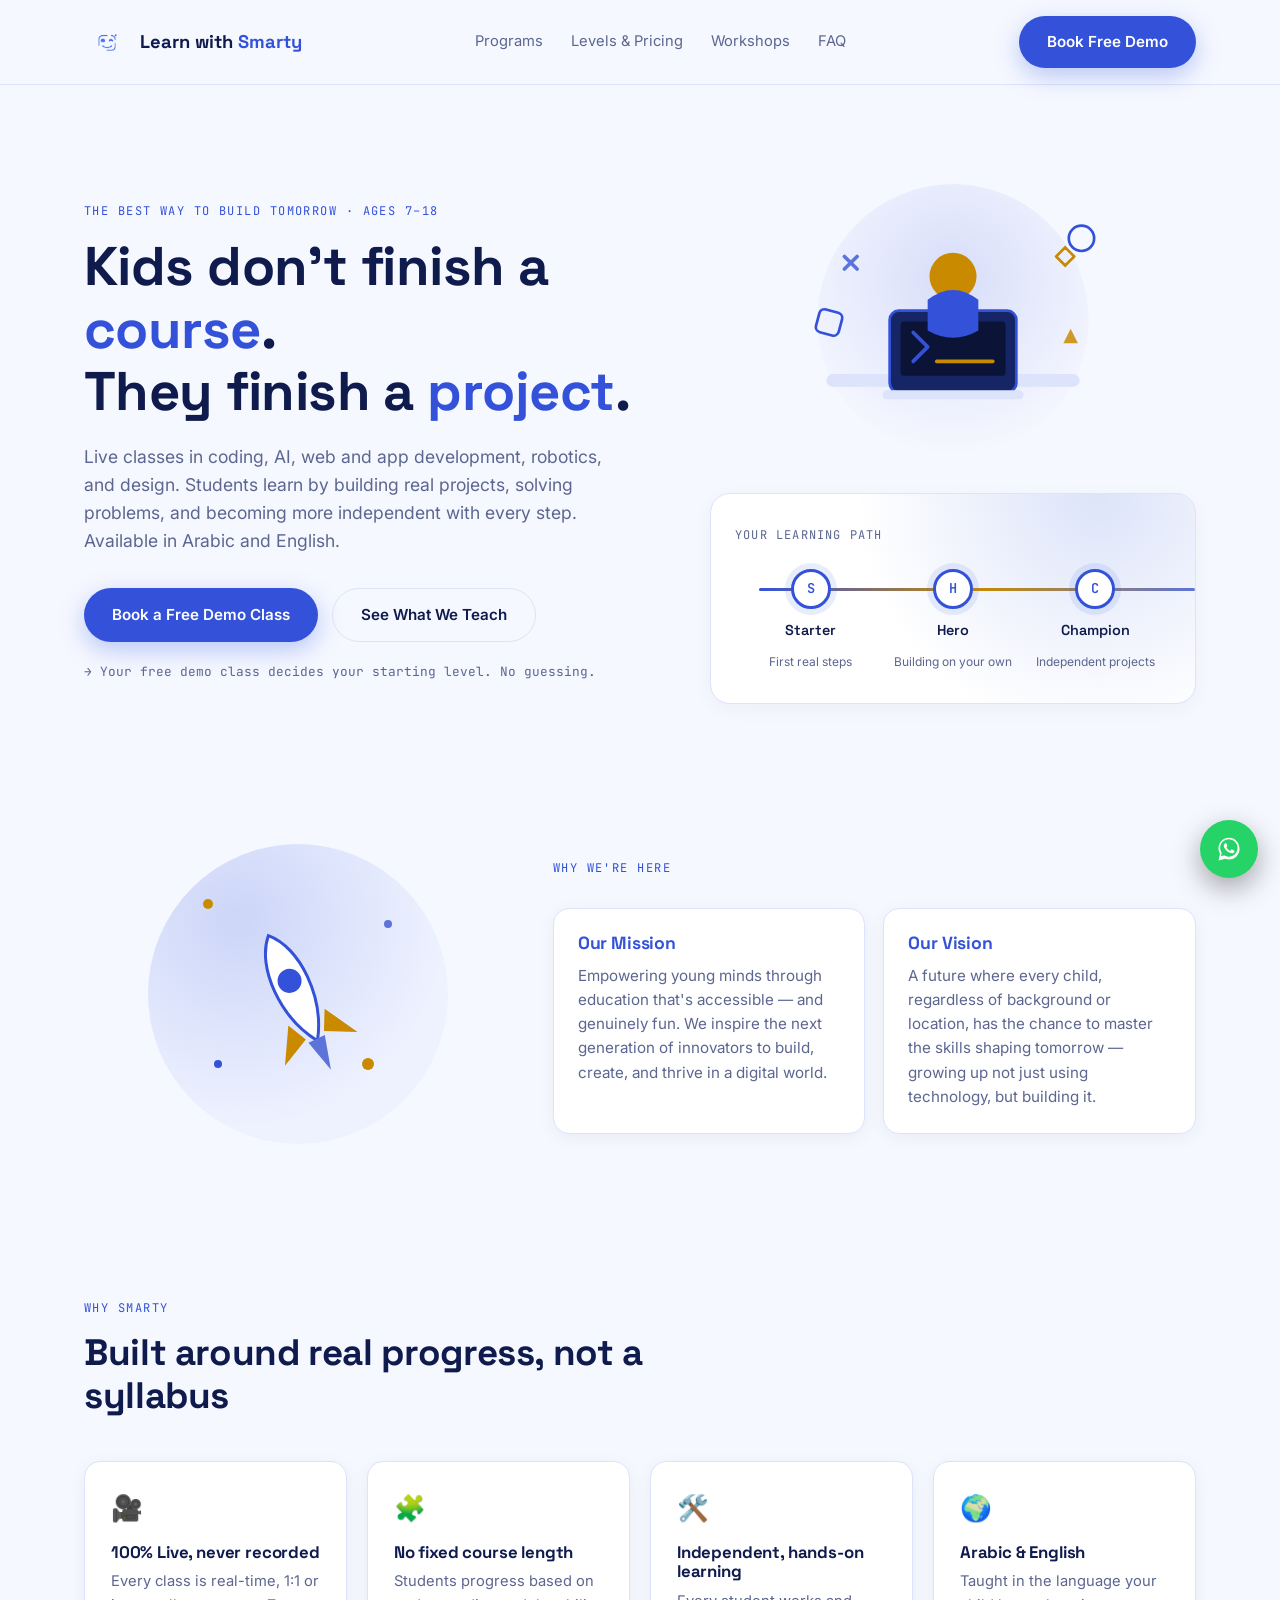
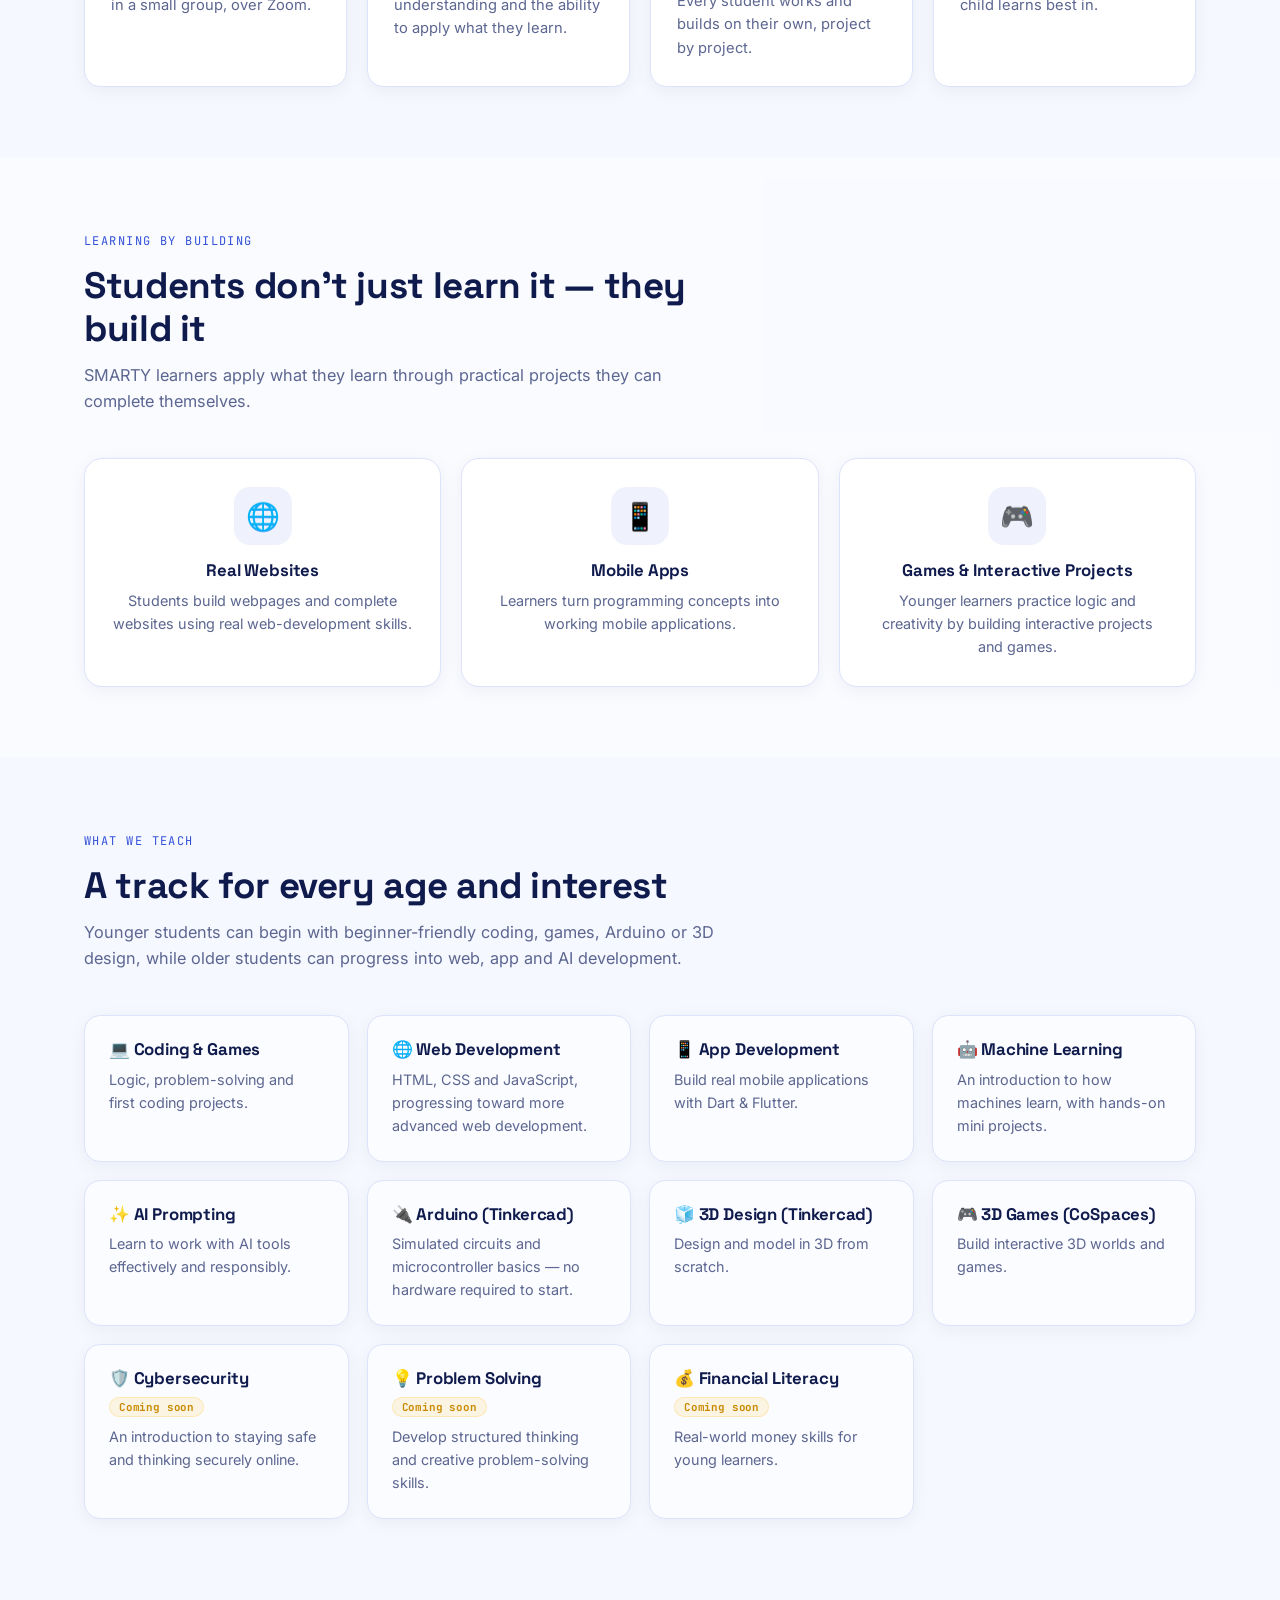
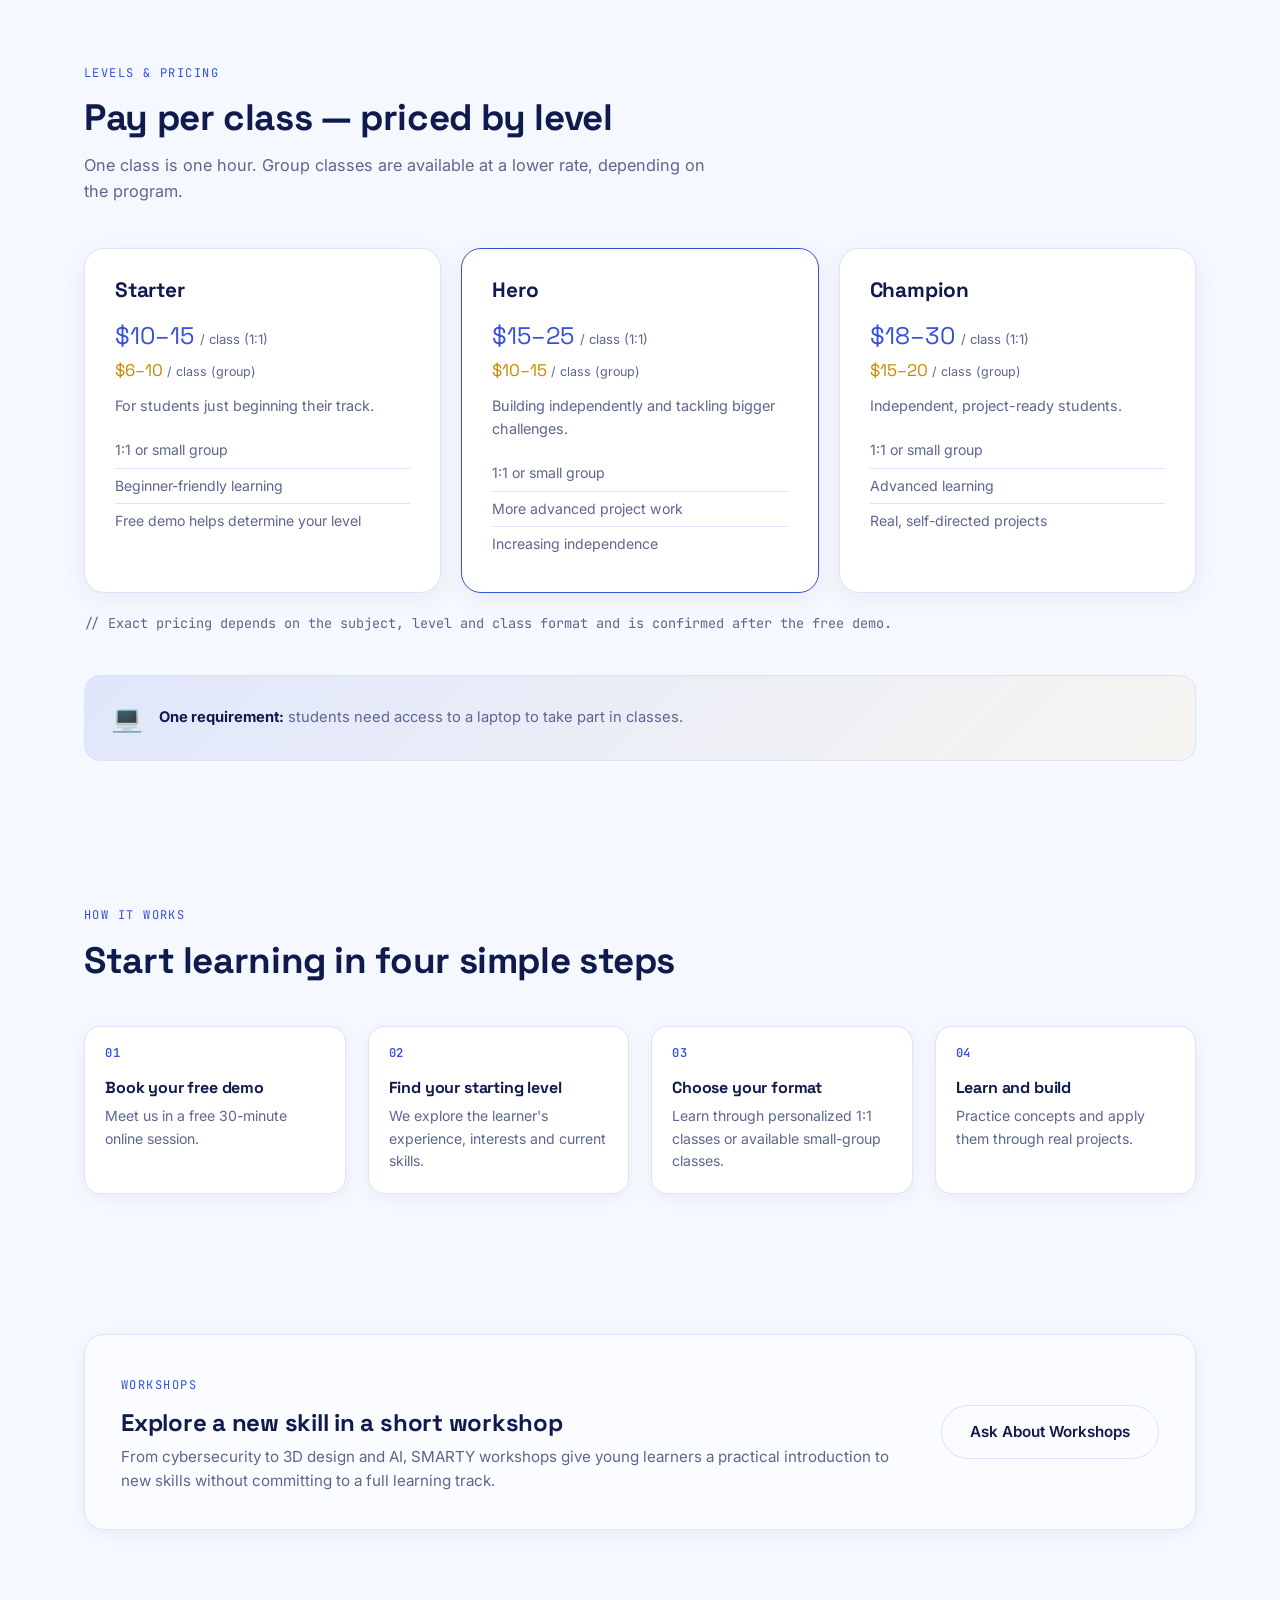
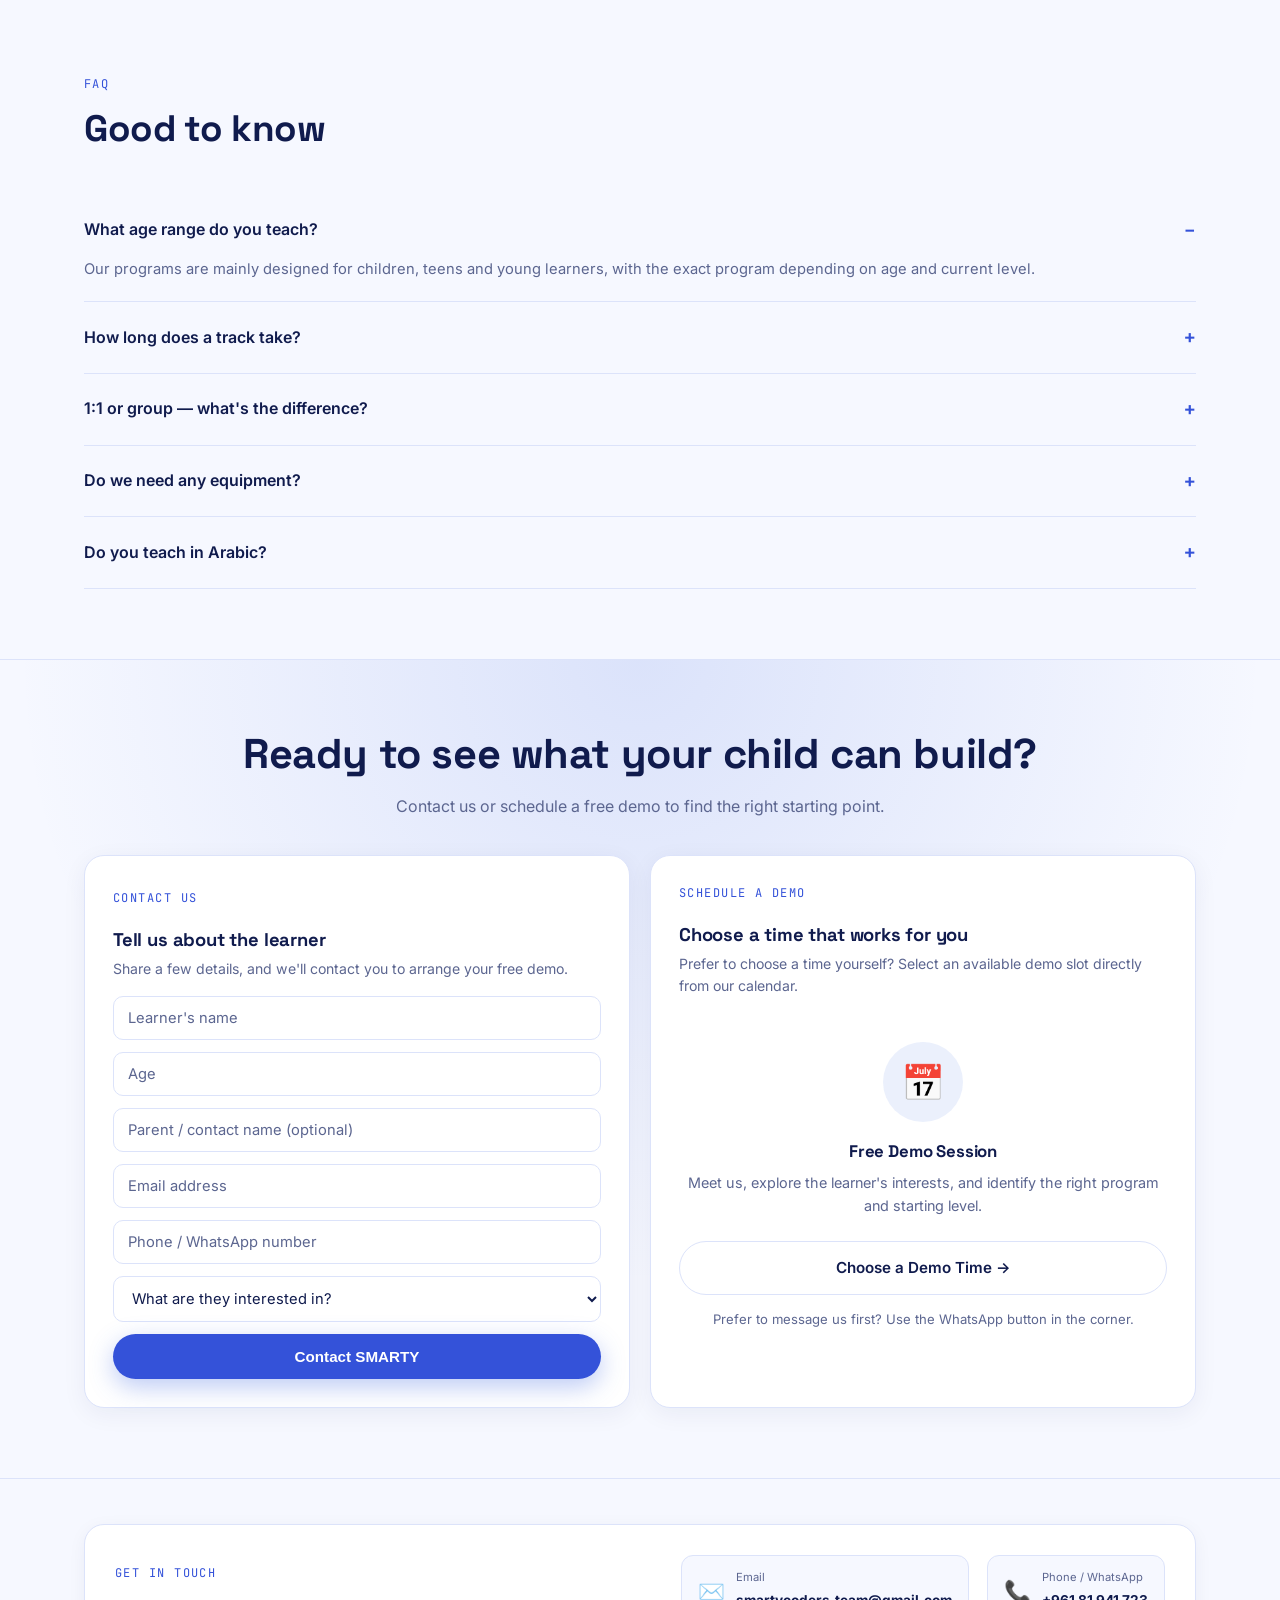
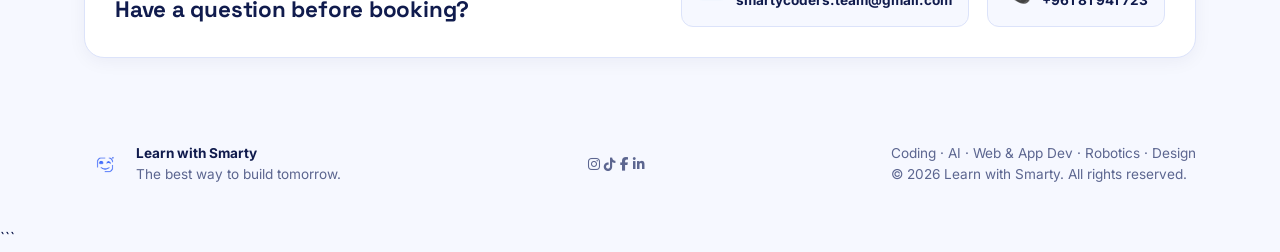
==== index.html @ e6ef00ed "Update index.html" ====
<!DOCTYPE html>
<html lang="en">

<head>
    <meta charset="UTF-8">

    <meta name="viewport"
          content="width=device-width, initial-scale=1.0">

    <title>Learn with Smarty — The Best Way to Build Tomorrow | Live Tech Classes for Kids & Teens</title>

    <meta name="description"
          content="Learn with Smarty: live 1:1 and small-group Zoom classes for kids & teens: coding, web development, app development, machine learning, AI, Arduino, 3D design and games. Free demo class decides your level. Arabic & English.">

    <meta name="keywords"
          content="kids coding classes, online coding for kids, live 1:1 tech classes, learn Arduino kids, AI classes for kids, Flutter for kids, kids web development, Arabic coding classes for kids">

    <meta property="og:title"
          content="Smarty — Live Tech Classes for Kids & Teens">

    <meta property="og:description"
          content="1:1 and group live Zoom classes: coding, AI, web & app development, robotics and design. Free demo class.">

    <meta property="og:type"
          content="website">

    <meta name="robots"
          content="index, follow">


    <!-- GOOGLE FONTS -->

    <link rel="preconnect"
          href="https://fonts.googleapis.com">

    <link rel="preconnect"
          href="https://fonts.gstatic.com"
          crossorigin>

    <link href="https://fonts.googleapis.com/css2?family=Space+Grotesk:wght@500;600;700&family=Inter:wght@400;500;600;700&family=JetBrains+Mono:wght@500&display=swap"
          rel="stylesheet">


    <!-- CSS -->
    <link
    rel="stylesheet"
    href="https://cdnjs.cloudflare.com/ajax/libs/font-awesome/6.7.2/css/all.min.css">

    <link rel="stylesheet"
          href="style.css">


    <!-- STRUCTURED DATA -->

    <script type="application/ld+json">
        {
            "@context": "https://schema.org",
            "@type": "EducationalOrganization",
            "name": "Learn with Smarty",
            "slogan": "The best way to build tomorrow",
            "description": "Live 1:1 and group online classes for kids and teens: coding, AI, web and app development, robotics and design.",
            "areaServed": "Worldwide"
        }
    </script>

</head>


<body>


<!-- ====================================================
     NAVIGATION
==================================================== -->

<header>

    <nav>

        <a href="#home"
           class="logo">

            <img src="images/logo.png"
                 alt="Learn with Smarty Logo"
                 class="logo-image">

            <div>
                Learn with
                <span>Smarty</span>
            </div>

        </a>


        <div class="nav-links"
             id="navLinks">

            <a href="#programs">
                Programs
            </a>

            <a href="#levels">
                Levels & Pricing
            </a>

            <a href="#workshops">
                Workshops
            </a>

            <a href="#faq">
                FAQ
            </a>

        </div>


        <div class="nav-right">

            <a href="#book"
               class="btn btn-primary nav-cta">

                Book Free Demo

            </a>


            <button class="menu-btn"
                    id="menuBtn"
                    aria-label="Open menu">

                ☰

            </button>

        </div>

    </nav>

</header>



<main>


<!-- ====================================================
     HERO
==================================================== -->

<section class="hero"
         id="home">

    <div class="wrap hero-grid">


        <!-- HERO CONTENT -->

        <div class="hero-content">


            <span class="eyebrow">

                The Best Way to Build Tomorrow · Ages 7–18

            </span>


            <h1>

                Kids don't finish a

                <em>course</em>.

                <br>

                They finish a

                <em>project</em>.

            </h1>



            <!-- MOBILE HERO ILLUSTRATION -->

            <div class="mobile-hero-visual">

                <svg class="hero-illustration"
                     viewBox="0 0 420 320"
                     xmlns="http://www.w3.org/2000/svg">


                    <circle cx="210"
                            cy="160"
                            r="150"
                            fill="url(#heroGlowMobile)"/>


                    <defs>

                        <radialGradient id="heroGlowMobile"
                                        cx="50%"
                                        cy="35%"
                                        r="65%">

                            <stop offset="0%"
                                  stop-color="#3452D9"
                                  stop-opacity="0.16"/>

                            <stop offset="100%"
                                  stop-color="#3452D9"
                                  stop-opacity="0"/>

                        </radialGradient>

                    </defs>


                    <rect x="70"
                          y="220"
                          width="280"
                          height="14"
                          rx="7"
                          fill="#DCE3FA"/>


                    <rect x="140"
                          y="150"
                          width="140"
                          height="90"
                          rx="10"
                          fill="#152565"
                          stroke="#3452D9"
                          stroke-width="3"/>


                    <rect x="152"
                          y="162"
                          width="116"
                          height="60"
                          rx="4"
                          fill="#0B1436"/>


                    <polyline points="166,206 182,190 166,174"
                              fill="none"
                              stroke="#3452D9"
                              stroke-width="4"
                              stroke-linecap="round"
                              stroke-linejoin="round"/>


                    <line x1="192"
                          y1="206"
                          x2="254"
                          y2="206"
                          stroke="#C98A00"
                          stroke-width="4"
                          stroke-linecap="round"/>


                    <rect x="132"
                          y="238"
                          width="156"
                          height="10"
                          rx="5"
                          fill="#DCE3FA"/>


                    <circle cx="210"
                            cy="112"
                            r="26"
                            fill="#C98A00"/>


                    <path d="M182 138 q28 -22 56 0 l0 34 q-28 16 -56 0 z"
                          fill="#3452D9"/>


                    <g stroke="#C98A00"
                       stroke-width="3"
                       fill="none"
                       stroke-linecap="round">

                        <path d="M330 90 l10 -10 10 10 M330 90 l10 10 10 -10"
                              transform="translate(-6,0)"/>

                    </g>


                    <circle cx="352"
                            cy="70"
                            r="14"
                            fill="none"
                            stroke="#3452D9"
                            stroke-width="3"/>


                    <path d="M90 90 l14 14 M104 90 l-14 14"
                          stroke="#5C74D9"
                          stroke-width="4"
                          stroke-linecap="round"/>


                    <rect x="60"
                          y="150"
                          width="26"
                          height="26"
                          rx="6"
                          fill="none"
                          stroke="#3452D9"
                          stroke-width="3"
                          transform="rotate(15 73 163)"/>


                    <path d="M340 170 l8 16 h-16 z"
                          fill="#C98A00"
                          opacity="0.85"/>

                </svg>

            </div>



            <p class="lead">

               Live classes in coding, AI, web and app development, robotics, and design.

Students learn by building real projects, solving problems, and becoming more independent with every step.

Available in Arabic and English.


            </p>


            <div class="hero-actions">

                <a href="#book"
                   class="btn btn-primary">

                    Book a Free Demo Class

                </a>


                <a href="#programs"
                   class="btn btn-ghost">

                    See What We Teach

                </a>

            </div>


            <div class="hero-note">

                → Your free demo class decides your starting level.
                No guessing.

            </div>

        </div>



        <!-- HERO RIGHT -->

        <div class="hero-right">


            <!-- DESKTOP HERO ILLUSTRATION -->

            <div class="desktop-hero-visual hero-visual">

                <svg class="hero-illustration"
                     viewBox="0 0 420 320"
                     xmlns="http://www.w3.org/2000/svg">


                    <circle cx="210"
                            cy="160"
                            r="150"
                            fill="url(#heroGlowDesktop)"/>


                    <defs>

                        <radialGradient id="heroGlowDesktop"
                                        cx="50%"
                                        cy="35%"
                                        r="65%">

                            <stop offset="0%"
                                  stop-color="#3452D9"
                                  stop-opacity="0.16"/>

                            <stop offset="100%"
                                  stop-color="#3452D9"
                                  stop-opacity="0"/>

                        </radialGradient>

                    </defs>


                    <rect x="70"
                          y="220"
                          width="280"
                          height="14"
                          rx="7"
                          fill="#DCE3FA"/>


                    <rect x="140"
                          y="150"
                          width="140"
                          height="90"
                          rx="10"
                          fill="#152565"
                          stroke="#3452D9"
                          stroke-width="3"/>


                    <rect x="152"
                          y="162"
                          width="116"
                          height="60"
                          rx="4"
                          fill="#0B1436"/>


                    <polyline points="166,206 182,190 166,174"
                              fill="none"
                              stroke="#3452D9"
                              stroke-width="4"
                              stroke-linecap="round"
                              stroke-linejoin="round"/>


                    <line x1="192"
                          y1="206"
                          x2="254"
                          y2="206"
                          stroke="#C98A00"
                          stroke-width="4"
                          stroke-linecap="round"/>


                    <rect x="132"
                          y="238"
                          width="156"
                          height="10"
                          rx="5"
                          fill="#DCE3FA"/>


                    <circle cx="210"
                            cy="112"
                            r="26"
                            fill="#C98A00"/>


                    <path d="M182 138 q28 -22 56 0 l0 34 q-28 16 -56 0 z"
                          fill="#3452D9"/>


                    <g stroke="#C98A00"
                       stroke-width="3"
                       fill="none"
                       stroke-linecap="round">

                        <path d="M330 90 l10 -10 10 10 M330 90 l10 10 10 -10"
                              transform="translate(-6,0)"/>

                    </g>


                    <circle cx="352"
                            cy="70"
                            r="14"
                            fill="none"
                            stroke="#3452D9"
                            stroke-width="3"/>


                    <path d="M90 90 l14 14 M104 90 l-14 14"
                          stroke="#5C74D9"
                          stroke-width="4"
                          stroke-linecap="round"/>


                    <rect x="60"
                          y="150"
                          width="26"
                          height="26"
                          rx="6"
                          fill="none"
                          stroke="#3452D9"
                          stroke-width="3"
                          transform="rotate(15 73 163)"/>


                    <path d="M340 170 l8 16 h-16 z"
                          fill="#C98A00"
                          opacity="0.85"/>

                </svg>

            </div>



            <!-- LEARNING PATH -->

            <div class="path-card">

                <div class="path-title">

                    Your Learning Path

                </div>


                <div class="path-track">

                    <div class="path-line"></div>

                    <div class="path-line-fill"
                         id="pathFill">
                    </div>


                    <div class="path-nodes">


                        <div class="node active">

                            <div class="dot">
                                S
                            </div>

                            <div class="node-label">
                                Starter
                            </div>

                            <div class="node-sub">
                                First real steps
                            </div>

                        </div>


                        <div class="node active">

                            <div class="dot">
                                H
                            </div>

                            <div class="node-label">
                                Hero
                            </div>

                            <div class="node-sub">
                                Building on your own
                            </div>

                        </div>


                        <div class="node active">

                            <div class="dot">
                                C
                            </div>

                            <div class="node-label">
                                Champion
                            </div>

                            <div class="node-sub">
                                Independent projects
                            </div>

                        </div>


                    </div>

                </div>

            </div>


        </div>

    </div>

</section>



<!-- ====================================================
     MISSION & VISION
==================================================== -->

<section id="mission">

    <div class="wrap mission-grid">


        <!-- ROCKET -->

        <svg class="mission-illustration"
             viewBox="0 0 320 320"
             xmlns="http://www.w3.org/2000/svg">


            <circle cx="160"
                    cy="160"
                    r="150"
                    fill="#EEF2FF"/>


            <circle cx="160"
                    cy="160"
                    r="150"
                    fill="url(#missionGlow)"/>


            <defs>

                <radialGradient id="missionGlow"
                                cx="30%"
                                cy="25%"
                                r="70%">

                    <stop offset="0%"
                          stop-color="#3452D9"
                          stop-opacity="0.18"/>

                    <stop offset="100%"
                          stop-color="#3452D9"
                          stop-opacity="0"/>

                </radialGradient>

            </defs>


            <g transform="translate(160 165) rotate(-25)">

                <path d="M0 -70 C24 -46 24 10 0 46 C-24 10 -24 -46 0 -70Z"
                      fill="#FFFFFF"
                      stroke="#3452D9"
                      stroke-width="3"/>

                <circle cx="0"
                        cy="-20"
                        r="12"
                        fill="#3452D9"/>

                <path d="M-20 20 L-40 55 L-10 40Z"
                      fill="#C98A00"/>

                <path d="M20 20 L40 55 L10 40Z"
                      fill="#C98A00"/>

                <path d="M-9 44 L0 78 L9 44Z"
                      fill="#5C74D9"/>

            </g>


            <circle cx="70"
                    cy="70"
                    r="5"
                    fill="#C98A00"/>

            <circle cx="250"
                    cy="90"
                    r="4"
                    fill="#5C74D9"/>

            <circle cx="230"
                    cy="230"
                    r="6"
                    fill="#C98A00"/>

            <circle cx="80"
                    cy="230"
                    r="4"
                    fill="#3452D9"/>

        </svg>



        <!-- MISSION CONTENT -->

        <div class="mission-content">

            <span class="eyebrow">
                Why We're Here
            </span>


            <div class="mv-grid">


                <div class="mv-card">

                    <h3>
                        Our Mission
                    </h3>

                    <p>

                        Empowering young minds through education
                        that's accessible — and genuinely fun.

                        We inspire the next generation of innovators
                        to build, create, and thrive in a digital world.

                    </p>

                </div>


                <div class="mv-card">

                    <h3>
                        Our Vision
                    </h3>

                    <p>

                        A future where every child, regardless of
                        background or location, has the chance to master
                        the skills shaping tomorrow — growing up not just
                        using technology, but building it.

                    </p>

                </div>


            </div>

        </div>


    </div>

</section>



<!-- ====================================================
     WHY SMARTY
==================================================== -->

<section id="why">

    <div class="wrap">


        <div class="section-head">

            <span class="eyebrow">
                Why Smarty
            </span>

            <h2>
                Built around real progress, not a syllabus
            </h2>

        </div>


        <div class="grid-4">


            <div class="why-card">

                <div class="ico">
                    🎥
                </div>

                <h3>
                    100% Live, never recorded
                </h3>

                <p>

                    Every class is real-time,
                    1:1 or in a small group, over Zoom.

                </p>

            </div>


            <div class="why-card">

                <div class="ico">
                    🧩
                </div>

                <h3>
                    No fixed course length
                </h3>

                <p>

                    Students progress based on understanding
                    and the ability to apply what they learn.

                </p>

            </div>


            <div class="why-card">

                <div class="ico">
                    🛠️
                </div>

                <h3>
                    Independent, hands-on learning
                </h3>

                <p>

                    Every student works and builds on their own,
                    project by project.

                </p>

            </div>


            <div class="why-card">

                <div class="ico">
                    🌍
                </div>

                <h3>
                    Arabic & English
                </h3>

                <p>

                    Taught in the language your child learns best in.

                </p>

            </div>


        </div>

    </div>

</section>



<!-- ====================================================
     SOCIAL PROOF
==================================================== -->

<section id="results">

    <div class="wrap">


        <div class="section-head">

            <span class="eyebrow">
                Learning By Building
            </span>

            <h2>
                Students don't just learn it — they build it
            </h2>

            <p>

                SMARTY learners apply what they learn through
                practical projects they can complete themselves.

            </p>

        </div>



        <div class="proof-grid">


            <div class="proof-card">

                <div class="proof-icon">
                    🌐
                </div>

                <h3>
                    Real Websites
                </h3>

                <p>

                    Students build webpages and complete websites
                    using real web-development skills.

                </p>

            </div>


            <div class="proof-card">

                <div class="proof-icon">
                    📱
                </div>

                <h3>
                    Mobile Apps
                </h3>

                <p>

                    Learners turn programming concepts into
                    working mobile applications.

                </p>

            </div>


            <div class="proof-card">

                <div class="proof-icon">
                    🎮
                </div>

                <h3>
                    Games & Interactive Projects
                </h3>

                <p>

                    Younger learners practice logic and creativity
                    by building interactive projects and games.

                </p>

            </div>


        </div>

    </div>

</section>



<!-- ====================================================
     PROGRAMS
==================================================== -->

<section id="programs">

    <div class="wrap">


        <div class="section-head">

            <span class="eyebrow">
                What We Teach
            </span>

            <h2>
                A track for every age and interest
            </h2>

            <p>

                Younger students can begin with beginner-friendly
                coding, games, Arduino or 3D design, while older
                students can progress into web, app and AI development.

            </p>

        </div>



        <div class="prog-grid">


            <div class="prog-card">

                <h3>
                    💻 Coding & Games
                </h3>

                <p>
                    Logic, problem-solving and first coding projects.
                </p>

            </div>


            <div class="prog-card">

                <h3>
                    🌐 Web Development
                </h3>

                <p>
                    HTML, CSS and JavaScript,
                    progressing toward more advanced web development.
                </p>

            </div>


            <div class="prog-card">

                <h3>
                    📱 App Development
                </h3>

                <p>
                    Build real mobile applications with Dart & Flutter.
                </p>

            </div>


            <div class="prog-card">

                <h3>
                    🤖 Machine Learning
                </h3>

                <p>
                    An introduction to how machines learn,
                    with hands-on mini projects.
                </p>

            </div>


            <div class="prog-card">

                <h3>
                    ✨ AI Prompting
                </h3>

                <p>
                    Learn to work with AI tools effectively
                    and responsibly.
                </p>

            </div>


            <div class="prog-card">

                <h3>
                    🔌 Arduino (Tinkercad)
                </h3>

                <p>
                    Simulated circuits and microcontroller basics —
                    no hardware required to start.
                </p>

            </div>


            <div class="prog-card">

                <h3>
                    🧊 3D Design (Tinkercad)
                </h3>

                <p>
                    Design and model in 3D from scratch.
                </p>

            </div>


            <div class="prog-card">

                <h3>
                    🎮 3D Games (CoSpaces)
                </h3>

                <p>
                    Build interactive 3D worlds and games.
                </p>

            </div>


            <div class="prog-card">

                <h3>
                    🛡️ Cybersecurity

                    <span class="tag-soon">
                        Coming soon
                    </span>
                </h3>

                <p>
                    An introduction to staying safe and thinking
                    securely online.
                </p>

            </div>


            <div class="prog-card">

                <h3>
                    💡 Problem Solving

                    <span class="tag-soon">
                        Coming soon
                    </span>
                </h3>

                <p>
                    Develop structured thinking and creative
                    problem-solving skills.
                </p>

            </div>


            <div class="prog-card">

                <h3>
                    💰 Financial Literacy

                    <span class="tag-soon">
                        Coming soon
                    </span>
                </h3>

                <p>
                    Real-world money skills for young learners.
                </p>

            </div>


        </div>


        <!-- MOBILE SHOW MORE BUTTON -->

        <button class="btn btn-ghost programs-toggle"
                id="programsToggle">

            Show More Programs ↓

        </button>


    </div>

</section>



<!-- ====================================================
     LEVELS & PRICING
==================================================== -->

<section id="levels">

    <div class="wrap">


        <div class="section-head">

            <span class="eyebrow">
                Levels & Pricing
            </span>

            <h2>
                Pay per class — priced by level
            </h2>

            <p>

                One class is one hour.
                Group classes are available at a lower rate,
                depending on the program.

            </p>

        </div>



        <div class="level-grid">


            <!-- STARTER -->

            <div class="level-card">

                <h3>
                    Starter
                </h3>


                <div class="price">

                    $10–15

                    <span>
                        / class (1:1)
                    </span>

                </div>


                <div class="price-group">

                    $6–10

                    <span>
                        / class (group)
                    </span>

                </div>


                <p class="level-description">

                    For students just beginning their track.

                </p>


                <ul>

                    <li>
                        1:1 or small group
                    </li>

                    <li>
                        Beginner-friendly learning
                    </li>

                    <li>
                        Free demo helps determine your level
                    </li>

                </ul>

            </div>



            <!-- HERO -->

            <div class="level-card featured-level">

                <h3>
                    Hero
                </h3>


                <div class="price">

                    $15–25

                    <span>
                        / class (1:1)
                    </span>

                </div>


                <div class="price-group">

                    $10–15

                    <span>
                        / class (group)
                    </span>

                </div>


                <p class="level-description">

                    Building independently and tackling
                    bigger challenges.

                </p>


                <ul>

                    <li>
                        1:1 or small group
                    </li>

                    <li>
                        More advanced project work
                    </li>

                    <li>
                        Increasing independence
                    </li>

                </ul>

            </div>



            <!-- CHAMPION -->

            <div class="level-card">

                <h3>
                    Champion
                </h3>


                <div class="price">

                    $18–30

                    <span>
                        / class (1:1)
                    </span>

                </div>


                <div class="price-group">

                    $15–20

                    <span>
                        / class (group)
                    </span>

                </div>


                <p class="level-description">

                    Independent, project-ready students.

                </p>


                <ul>

                    <li>
                        1:1 or small group
                    </li>

                    <li>
                        Advanced learning
                    </li>

                    <li>
                        Real, self-directed projects
                    </li>

                </ul>

            </div>


        </div>



        <div class="price-note">

            // Exact pricing depends on the subject,
            level and class format and is confirmed after the free demo.

        </div>



        <div class="callout">

            <div class="ico">
                💻
            </div>

            <p>

                <strong>One requirement:</strong>

                students need access to a laptop
                to take part in classes.

            </p>

        </div>


    </div>

</section>



<!-- ====================================================
     HOW IT WORKS
==================================================== -->

<section id="how">

    <div class="wrap">


        <div class="section-head">

            <span class="eyebrow">
                How It Works
            </span>

            <h2>
                Start learning in four simple steps
            </h2>

        </div>



        <div class="steps">


            <div class="step">

                <h3>
                    Book your free demo
                </h3>

                <p>
                    Meet us in a free 30-minute online session.
                </p>

            </div>


            <div class="step">

                <h3>
                    Find your starting level
                </h3>

                <p>
                    We explore the learner's experience,
                    interests and current skills.
                </p>

            </div>


            <div class="step">

                <h3>
                    Choose your format
                </h3>

                <p>
                    Learn through personalized 1:1 classes
                    or available small-group classes.
                </p>

            </div>


            <div class="step">

                <h3>
                    Learn and build
                </h3>

                <p>
                    Practice concepts and apply them through
                    real projects.
                </p>

            </div>


        </div>

    </div>

</section>



<!-- ====================================================
     WORKSHOPS
==================================================== -->

<section id="workshops">

    <div class="wrap">


        <div class="workshop-banner">


            <div>

                <span class="eyebrow">
                    Workshops
                </span>

                <h2>
                    Explore a new skill in a short workshop
                </h2>

                <p>

                    From cybersecurity to 3D design and AI,
                    SMARTY workshops give young learners a practical
                    introduction to new skills without committing
                    to a full learning track.

                </p>

            </div>


            <a href="#book"
               class="btn btn-ghost">

                Ask About Workshops

            </a>


        </div>

    </div>

</section>



<!-- ====================================================
     FAQ
==================================================== -->

<section id="faq">

    <div class="wrap">


        <div class="section-head">

            <span class="eyebrow">
                FAQ
            </span>

            <h2>
                Good to know
            </h2>

        </div>



        <details class="faq-item"
                 open>

            <summary>
                What age range do you teach?
            </summary>

            <p>

                Our programs are mainly designed for children,
                teens and young learners, with the exact program
                depending on age and current level.

            </p>

        </details>


        <details class="faq-item">

            <summary>
                How long does a track take?
            </summary>

            <p>

                There is no single fixed duration for every student.
                Progress depends on the learner's level, subject,
                pace and ability to apply what they learn independently.

            </p>

        </details>


        <details class="faq-item">

            <summary>
                1:1 or group — what's the difference?
            </summary>

            <p>

                1:1 is fully personalized to the student's pace.
                Group classes cover the same subject in a small-group
                environment at a lower fee when available.

            </p>

        </details>


        <details class="faq-item">

            <summary>
                Do we need any equipment?
            </summary>

            <p>

                Students need a laptop and an internet connection.
                Many programs use online tools and simulators.

            </p>

        </details>


        <details class="faq-item">

            <summary>
                Do you teach in Arabic?
            </summary>

            <p>

                Yes — classes are available in both
                Arabic and English.

            </p>

        </details>


    </div>

</section>



<!-- ====================================================
     CONTACT & BOOK DEMO
==================================================== -->

<section class="final-cta"
         id="book">

    <div class="wrap">


        <h2>

            Ready to see what your child can build?

        </h2>


        <p>

            Contact us or schedule a free demo
            to find the right starting point.

        </p>



        <div class="book-grid">


            <!-- CONTACT FORM -->

            <div class="book-card">


                <div class="eyebrow">
                    Contact Us
                </div>


                <h3>
                    Tell us about the learner
                </h3>


                <p class="book-sub">

                    Share a few details, and we'll contact you
                    to arrange your free demo.

                </p>



               <form class="book-form"
      id="contactForm">

    <input type="text"
           id="studentName"
           placeholder="Learner's name"
           required>

    <input type="number"
           id="studentAge"
           placeholder="Age"
           min="7"
           max="25"
           required>

    <input type="text"
           id="parentName"
           placeholder="Parent / contact name (optional)">

    <input type="email"
           id="email"
           placeholder="Email address"
           required>

    <input type="tel"
           id="phone"
           placeholder="Phone / WhatsApp number"
           required>

    <select id="subjectInterest"
            required>

        <option value=""
                disabled
                selected>
            What are they interested in?
        </option>

        <option>Coding & Games</option>
        <option>Web Development</option>
        <option>App Development</option>
        <option>Machine Learning</option>
        <option>AI Prompting</option>
        <option>Arduino</option>
        <option>3D Design</option>
        <option>3D Games</option>
        <option>Not sure yet</option>

    </select>

    <button type="submit"
            class="btn btn-primary form-button">
        Contact SMARTY
    </button>

</form>

            </div>



            <!-- CALENDAR -->

            <div class="book-card schedule-card">


                <div class="eyebrow">
                    Schedule a Demo
                </div>


                <h3>
                    Choose a time that works for you
                </h3>


                <p class="book-sub">

                    Prefer to choose a time yourself?
                    Select an available demo slot directly
                    from our calendar.

                </p>


                <div class="calendar-visual">
                    📅
                </div>


                <h4>
                    Free Demo Session
                </h4>


                <p class="schedule-description">

                    Meet us, explore the learner's interests,
                    and identify the right program and starting level.

                </p>


                <a href="#"
                   id="calendarButton"
                   class="btn btn-ghost form-button">

                    Choose a Demo Time →

                </a>


                <p class="calendar-note">

                    Prefer to message us first?
                    Use the WhatsApp button in the corner.

                </p>


            </div>


        </div>

    </div>

</section>



<!-- ====================================================
     DIRECT CONTACT DETAILS
==================================================== -->

<section class="contact-info-section"
         id="contact">


    <div class="wrap">


        <div class="contact-info-card">


            <div>

                <span class="eyebrow">
                    Get In Touch
                </span>

                <h2>
                    Have a question before booking?
                </h2>

            </div>



            <div class="contact-methods">


                <!-- CHANGE THIS EMAIL -->

                <a href="mailto:smartycoders.team@gmail.com"
                   class="contact-method">

                    <span>
                        ✉️
                    </span>

                    <div>

                        <small>
                            Email
                        </small>

                        <strong>
                            smartycoders.team@gmail.com
                        </strong>

                    </div>

                </a>



                <!-- CHANGE THIS PHONE NUMBER -->

                <a href="tel:+96181941723"
                   class="contact-method">

                    <span>
                        📞
                    </span>

                    <div>

                        <small>
                            Phone / WhatsApp
                        </small>

                        <strong>
                            +961 81 941 723
                        </strong>

                    </div>

                </a>


            </div>


        </div>

    </div>

</section>


</main>



<!-- ====================================================
     WHATSAPP FLOATING BUTTON
==================================================== -->

<a href="#"
   target="_blank"
   rel="noopener"
   class="wa-float"
   id="whatsappButton"
   aria-label="Chat with Learn with Smarty on WhatsApp">


    <svg viewBox="0 0 32 32"
         width="28"
         height="28"
         fill="#fff">

        <path d="M16.02 3C9.4 3 4 8.4 4 15.02c0 2.24.62 4.4 1.8 6.3L4 29l7.86-1.76a12 12 0 0 0 4.16.74h.01c6.62 0 12.02-5.4 12.02-12.02C28.05 8.4 22.65 3 16.02 3zm0 21.9h-.01a9.9 9.9 0 0 1-5.05-1.39l-.36-.21-3.75.84.8-3.66-.24-.38a9.86 9.86 0 0 1-1.51-5.28c0-5.46 4.45-9.9 9.93-9.9 2.65 0 5.14 1.03 7.01 2.9a9.85 9.85 0 0 1 2.9 7.01c0 5.47-4.45 9.92-9.92 9.92l.2.15zm5.44-7.43c-.3-.15-1.76-.87-2.03-.97-.27-.1-.47-.15-.67.15-.2.3-.77.97-.94 1.17-.17.2-.35.22-.65.07-.3-.15-1.24-.46-2.36-1.46-.87-.78-1.46-1.74-1.63-2.04-.17-.3-.02-.46.13-.6.13-.13.3-.35.45-.52.15-.17.2-.3.3-.5.1-.2.05-.37-.02-.52-.07-.15-.67-1.6-.91-2.2-.24-.58-.48-.5-.67-.5-.17 0-.37-.02-.57-.02s-.52.07-.8.37c-.27.3-1.05 1.03-1.05 2.5s1.08 2.9 1.23 3.1c.15.2 2.13 3.25 5.17 4.56.72.31 1.29.5 1.73.63.73.23 1.39.2 1.91.12.58-.09 1.76-.72 2.01-1.41.25-.7.25-1.29.17-1.41-.07-.12-.27-.2-.57-.35z"/>

    </svg>

</a>



<!-- ====================================================
     FOOTER
==================================================== -->
<footer>

    <div class="wrap foot-grid">

        <div class="footer-logo">

            <img src="images/logo.png"
                 alt="Learn with Smarty Logo">

            <div>

                <strong>
                    Learn with Smarty
                </strong>

                <div>
                    The best way to build tomorrow.
                </div>

            </div>

        </div>


        <div class="footer-socials">

            <a href="YOUR_INSTAGRAM_LINK"
               target="_blank"
               rel="noopener"
               aria-label="Instagram">

                <i class="fa-brands fa-instagram"></i>

            </a>


            <a href="YOUR_TIKTOK_LINK"
               target="_blank"
               rel="noopener"
               aria-label="TikTok">

                <i class="fa-brands fa-tiktok"></i>

            </a>


            <a href="YOUR_FACEBOOK_LINK"
               target="_blank"
               rel="noopener"
               aria-label="Facebook">

                <i class="fa-brands fa-facebook-f"></i>

            </a>


            <a href="YOUR_LINKEDIN_LINK"
               target="_blank"
               rel="noopener"
               aria-label="LinkedIn">

                <i class="fa-brands fa-linkedin-in"></i>

            </a>

        </div>


        <div class="footer-right">

            <div>
                Coding · AI · Web & App Dev · Robotics · Design
            </div>

            <div>
                © 2026 Learn with Smarty. All rights reserved.
            </div>

        </div>

    </div>

</footer>

<!-- JAVASCRIPT -->

<script src="script.js"></script>


</body>

</html>
```
---- style.css ----
:root {

    --bg: #F6F8FF;
    --bg-2: #FFFFFF;
    --card: #FFFFFF;
    --line: #DCE3FA;

    --text: #101B4D;
    --text-dim: #5C6690;

    --teal: #3452D9;
    --amber: #C98A00;
    --coral: #5C74D9;

    --radius: 16px;

    --display: 'Space Grotesk', sans-serif;
    --body: 'Inter', sans-serif;
    --mono: 'JetBrains Mono', monospace;
}


/* =================================
   GENERAL
================================= */

* {
    box-sizing: border-box;
    margin: 0;
    padding: 0;
}


html {
    scroll-behavior: smooth;
}


body {
    background: var(--bg);
    color: var(--text);
    font-family: var(--body);
    line-height: 1.6;
    overflow-x: hidden;
}


a {
    color: inherit;
    text-decoration: none;
}


img {
    max-width: 100%;
    display: block;
}


.wrap {
    max-width: 1160px;
    margin: 0 auto;
    padding: 0 24px;
}


h1,
h2,
h3,
h4 {
    font-family: var(--display);
    line-height: 1.15;
    letter-spacing: -0.01em;
}


section {
    padding: 70px 0;
}


.eyebrow {
    font-family: var(--mono);
    font-size: .75rem;
    letter-spacing: .12em;
    text-transform: uppercase;
    color: var(--teal);
    display: inline-block;
    margin-bottom: 14px;
}



/* =================================
   BUTTONS
================================= */

.btn {
    display: inline-flex;
    align-items: center;
    justify-content: center;
    gap: 8px;

    padding: 14px 28px;

    border-radius: 999px;

    font-weight: 600;
    font-size: .95rem;

    cursor: pointer;

    border: none;

    transition:
        transform .15s ease,
        box-shadow .15s ease,
        border-color .15s ease;
}


.btn-primary {
    background: var(--teal);
    color: #FFFFFF;

    box-shadow:
        0 8px 24px rgba(65,105,225,.35);
}


.btn-primary:hover {
    transform: translateY(-2px);

    box-shadow:
        0 12px 30px rgba(65,105,225,.45);
}


.btn-ghost {
    background: transparent;
    color: var(--text);

    border: 1px solid var(--line);
}


.btn-ghost:hover {
    border-color: var(--teal);
    color: var(--teal);
}



/* =================================
   NAVIGATION
================================= */

header {
    position: sticky;
    top: 0;
    z-index: 50;

    background:
        rgba(246,248,255,.88);

    backdrop-filter: blur(10px);

    border-bottom:
        1px solid var(--line);
}


nav {
    display: flex;
    align-items: center;
    justify-content: space-between;

    padding: 16px 24px;

    max-width: 1160px;

    margin: 0 auto;

    position: relative;
}


.logo {
    font-family: var(--display);
    font-weight: 700;
    font-size: 1.15rem;

    display: flex;
    align-items: center;

    gap: 10px;
}


.logo span {
    color: var(--teal);
}


.logo-image {
    width: 46px;
    height: 46px;

    object-fit: contain;

    border-radius: 8px;

    flex-shrink: 0;
}


.nav-links {
    display: flex;
    gap: 28px;

    font-size: .92rem;

    color: var(--text-dim);
}


.nav-links a {
    transition: color .15s ease;
}


.nav-links a:hover {
    color: var(--text);
}


.nav-right {
    display: flex;
    align-items: center;

    gap: 16px;
}


.nav-cta {
    display: none;
}


.menu-btn {
    display: block;

    background: none;

    border: none;

    color: var(--text);

    font-size: 1.4rem;

    cursor: pointer;
}


@media(min-width: 860px) {

    .nav-cta {
        display: inline-flex;
    }


    .menu-btn {
        display: none;
    }

}


@media(max-width: 859px) {

    .nav-links {
        display: none;
    }

}



/* =================================
   HERO
================================= */

.hero {
    padding: 90px 0 60px;

    position: relative;
}


.hero-grid {
    display: grid;

    gap: 32px;

    align-items: center;
}


.hero-content {
    min-width: 0;
}


.hero h1 {
    font-size:
        clamp(2.2rem, 5vw, 3.4rem);

    margin-bottom: 20px;
}


.hero h1 em {
    font-style: normal;
    color: var(--teal);
}


.hero p.lead {
    font-size: 1.1rem;

    color: var(--text-dim);

    max-width: 520px;

    margin-bottom: 32px;
}


.hero-actions {
    display: flex;
    flex-wrap: wrap;

    gap: 14px;

    margin-bottom: 20px;
}


.hero-note {
    font-family: var(--mono);
    font-size: .8rem;

    color: var(--text-dim);
}


.hero-right {
    display: flex;
    flex-direction: column;

    gap: 28px;

    align-items: stretch;
}


.hero-visual {
    display: flex;
    justify-content: center;
}


.hero-illustration {
    width: 100%;
    max-width: 380px;

    height: auto;
}


/* hide mobile illustration on desktop */

.mobile-hero-visual {
    display: none;
}


.desktop-hero-visual {
    display: flex;
}


@media(min-width: 900px) {

    .hero-grid {
        grid-template-columns:
            1.1fr .9fr;
    }

}



/* =================================
   LEARNING PATH
================================= */

.path-card {
    background: var(--card);

    border:
        1px solid var(--line);

    border-radius: 20px;

    padding: 32px 24px;

    position: relative;

    overflow: hidden;

    box-shadow:
        0 5px 20px
        rgba(16,27,77,.04);
}


.path-card::before {
    content: "";

    position: absolute;
    inset: 0;

    background:
        radial-gradient(
            circle at 80% 0%,
            rgba(65,105,225,.18),
            transparent 55%
        );

    pointer-events: none;
}


.path-title {
    font-family: var(--mono);

    font-size: .75rem;

    letter-spacing: .1em;

    text-transform: uppercase;

    color: var(--text-dim);

    margin-bottom: 24px;
}


.path-track {
    position: relative;

    padding: 0 6px;
}


.path-line {
    position: absolute;

    top: 19px;
    left: 24px;
    right: 24px;

    height: 3px;

    background: var(--line);

    border-radius: 3px;
}


.path-line-fill {
    position: absolute;

    top: 19px;
    left: 24px;

    height: 3px;

    width: 0%;

    background:
        linear-gradient(
            90deg,
            var(--teal),
            var(--amber),
            var(--coral)
        );

    border-radius: 3px;

    transition:
        width 1.2s ease;
}


.path-nodes {
    display: flex;
    justify-content: space-between;

    position: relative;
}


.node {
    display: flex;
    flex-direction: column;
    align-items: center;

    gap: 10px;

    width: 33%;
}


.dot {
    width: 40px;
    height: 40px;

    border-radius: 50%;

    background: var(--bg-2);

    border:
        3px solid var(--line);

    display: flex;
    align-items: center;
    justify-content: center;

    font-family: var(--mono);

    font-size: .85rem;
    font-weight: 600;

    z-index: 2;
}


.node.active .dot {
    border-color: var(--teal);

    color: var(--teal);

    box-shadow:
        0 0 0 6px
        rgba(65,105,225,.12);
}


.node-label {
    font-family: var(--display);

    font-weight: 600;
    font-size: .9rem;
}


.node-sub {
    font-size: .75rem;

    color: var(--text-dim);

    text-align: center;
}



/* =================================
   SECTION HEAD
================================= */

.section-head {
    max-width: 640px;

    margin-bottom: 44px;
}


.section-head h2 {
    font-size:
        clamp(1.6rem,3.4vw,2.3rem);
}


.section-head p {
    color: var(--text-dim);

    margin-top: 12px;

    font-size: 1.02rem;
}



/* =================================
   MISSION
================================= */

.mission-grid {
    display: grid;

    gap: 40px;

    align-items: center;
}


.mission-content {
    min-width: 0;
}


.mission-illustration {
    width: 100%;
    max-width: 320px;

    height: auto;

    margin: 0 auto;

    display: block;

    border-radius: 24px;
}


.mv-grid {
    display: grid;

    gap: 18px;

    margin-top: 16px;

    grid-template-columns:
        repeat(
            auto-fit,
            minmax(220px,1fr)
        );
}


.mv-card {
    background: var(--card);

    border:
        1px solid var(--line);

    border-radius: var(--radius);

    padding: 24px;

    box-shadow:
        0 4px 18px
        rgba(16,27,77,.05);
}


.mv-card h3 {
    font-family: var(--display);

    font-size: 1.1rem;

    margin-bottom: 10px;

    color: var(--teal);
}


.mv-card p {
    color: var(--text-dim);

    font-size: .95rem;
}


@media(min-width: 860px) {

    .mission-grid {
        grid-template-columns:
            .8fr 1.2fr;
    }

}



/* =================================
   WHY SMARTY
================================= */

.grid-4 {
    display: grid;

    gap: 20px;

    grid-template-columns:
        repeat(
            auto-fit,
            minmax(230px,1fr)
        );
}


.why-card {
    background: var(--card);

    border:
        1px solid var(--line);

    border-radius: var(--radius);

    padding: 26px;

    box-shadow:
        0 4px 18px
        rgba(16,27,77,.05);

    transition:
        transform .2s ease,
        box-shadow .2s ease;
}


.why-card:hover {
    transform: translateY(-4px);

    box-shadow:
        0 10px 28px
        rgba(16,27,77,.08);
}


.why-card .ico {
    font-size: 1.6rem;

    margin-bottom: 14px;
}


.why-card h3 {
    font-size: 1.05rem;

    margin-bottom: 8px;
}


.why-card p {
    color: var(--text-dim);

    font-size: .92rem;
}



/* =================================
   SOCIAL PROOF
================================= */

#results {
    background:
        rgba(255,255,255,.35);
}


.proof-grid {
    display: grid;

    grid-template-columns:
        repeat(3, 1fr);

    gap: 20px;
}


.proof-card {
    background: var(--card);

    border:
        1px solid var(--line);

    border-radius: 18px;

    padding: 28px;

    text-align: center;

    box-shadow:
        0 4px 18px
        rgba(16,27,77,.05);

    transition:
        transform .2s ease,
        box-shadow .2s ease;
}


.proof-card:hover {
    transform: translateY(-4px);

    box-shadow:
        0 10px 28px
        rgba(16,27,77,.08);
}


.proof-icon {
    width: 58px;
    height: 58px;

    margin:
        0 auto 16px;

    display: flex;
    align-items: center;
    justify-content: center;

    border-radius: 16px;

    background:
        rgba(52,82,217,.08);

    font-size: 1.7rem;
}


.proof-card h3 {
    margin-bottom: 8px;

    font-size: 1.05rem;
}


.proof-card p {
    color: var(--text-dim);

    font-size: .9rem;
}



/* =================================
   PROGRAMS
================================= */

.prog-grid {
    display: grid;

    gap: 18px;

    grid-template-columns:
        repeat(
            auto-fit,
            minmax(260px,1fr)
        );
}


.prog-card {
    background: #FBFCFF;

    border:
        1px solid var(--line);

    border-radius: var(--radius);

    padding: 24px;

    position: relative;

    box-shadow:
        0 4px 18px
        rgba(16,27,77,.05);

    transition:
        transform .2s ease,
        border-color .2s ease;
}


.prog-card:hover {
    transform: translateY(-3px);

    border-color:
        rgba(52,82,217,.35);
}


.prog-card h3 {
    font-size: 1.05rem;

    margin-bottom: 8px;

    display: flex;
    align-items: center;
    flex-wrap: wrap;

    gap: 8px;
}


.prog-card p {
    color: var(--text-dim);

    font-size: .9rem;
}


.tag-soon {
    font-family: var(--mono);

    font-size: .68rem;

    background:
        rgba(255,201,71,.15);

    color: var(--amber);

    padding: 3px 9px;

    border-radius: 999px;

    border:
        1px solid
        rgba(255,201,71,.3);
}


/* hidden on desktop */

.programs-toggle {
    display: none;

    margin:
        24px auto 0;
}



/* =================================
   LEVELS / PRICING
================================= */

.level-grid {
    display: grid;

    gap: 20px;

    grid-template-columns:
        repeat(
            auto-fit,
            minmax(260px,1fr)
        );
}


.level-card {
    background: var(--card);

    border:
        1px solid var(--line);

    border-radius: 20px;

    padding: 30px;

    box-shadow:
        0 6px 24px
        rgba(16,27,77,.06);
}


.featured-level {
    border-color: var(--teal);
}


.level-card h3 {
    font-size: 1.3rem;

    margin-bottom: 6px;
}


.level-card .price {
    font-family: var(--display);

    font-size: 1.5rem;

    color: var(--teal);

    margin:
        14px 0 2px;
}


.level-card .price span {
    font-size: .82rem;

    color: var(--text-dim);

    font-family: var(--body);
}


.level-card .price-group {
    font-family: var(--display);

    font-size: 1.05rem;

    color: var(--amber);

    margin-bottom: 10px;
}


.level-card .price-group span {
    font-size: .78rem;

    color: var(--text-dim);

    font-family: var(--body);
}


.level-description {
    color: var(--text-dim);

    font-size: .9rem;
}


.level-card ul {
    list-style: none;

    margin-top: 16px;
}


.level-card li {
    font-size: .88rem;

    color: var(--text-dim);

    padding: 6px 0;

    border-top:
        1px solid var(--line);
}


.level-card li:first-child {
    border-top: none;
}


.price-note {
    font-size: .85rem;

    color: var(--text-dim);

    margin-top: 20px;

    font-family: var(--mono);
}



/* =================================
   HOW IT WORKS - STEPS
================================= */

.steps {
    display: grid;

    grid-template-columns:
        repeat(4, 1fr);

    gap: 22px;

    counter-reset: smarty-step;
}


.step {
    position: relative;

    padding:
        52px 20px
        20px 20px;

    background: var(--card);

    border:
        1px solid var(--line);

    border-radius: var(--radius);

    box-shadow:
        0 4px 18px
        rgba(16,27,77,.05);

    transition:
        transform .2s ease,
        box-shadow .2s ease,
        border-color .2s ease;
}


.step:hover {
    transform: translateY(-4px);

    border-color:
        rgba(52,82,217,.35);

    box-shadow:
        0 10px 28px
        rgba(16,27,77,.08);
}


.step::before {
    counter-increment: smarty-step;

    content:
        "0" counter(smarty-step);

    position: absolute;

    left: 20px;
    top: 17px;

    color: var(--teal);

    font-family: var(--mono);

    font-size: .76rem;

    font-weight: 600;

    letter-spacing: .05em;
}


.step h3 {
    margin-bottom: 8px;

    font-size: 1rem;

    color: var(--text);
}


.step p {
    color: var(--text-dim);

    font-size: .88rem;
}



/* =================================
   LAPTOP CALLOUT
================================= */

.callout {
    background:
        linear-gradient(
            135deg,
            rgba(65,105,225,.12),
            rgba(255,201,71,.08)
        );

    border:
        1px solid var(--line);

    border-radius: var(--radius);

    padding: 22px 26px;

    display: flex;
    align-items: center;

    gap: 16px;

    margin-top: 40px;
}


.callout .ico {
    font-size: 1.6rem;
}


.callout p {
    font-size: .92rem;

    color: var(--text-dim);
}


.callout strong {
    color: var(--text);
}



/* =================================
   WORKSHOPS
================================= */

.workshop-banner {
    background: #FBFCFF;

    border:
        1px solid var(--line);

    border-radius: 20px;

    padding: 36px;

    display: grid;

    gap: 24px;

    box-shadow:
        0 4px 18px
        rgba(16,27,77,.05);
}


.workshop-banner h2 {
    font-size: 1.5rem;

    margin-bottom: 8px;
}


.workshop-banner p {
    color: var(--text-dim);

    font-size: .95rem;
}


@media(min-width:760px) {

    .workshop-banner {
        grid-template-columns:
            1fr auto;

        align-items: center;
    }

}



/* =================================
   FAQ
================================= */

.faq-item {
    border-bottom:
        1px solid var(--line);

    padding: 20px 0;
}


.faq-item summary {
    cursor: pointer;

    font-weight: 600;

    font-size: 1rem;

    list-style: none;

    display: flex;

    justify-content: space-between;
    align-items: center;

    gap: 20px;
}


.faq-item summary::-webkit-details-marker {
    display: none;
}


.faq-item summary::after {
    content: "+";

    font-family: var(--mono);

    color: var(--teal);

    font-size: 1.2rem;

    flex-shrink: 0;
}


.faq-item[open] summary::after {
    content: "–";
}


.faq-item p {
    color: var(--text-dim);

    margin-top: 12px;

    font-size: .92rem;
}



/* =================================
   FINAL CTA / BOOKING
================================= */

.final-cta {
    text-align: center;

    background:
        radial-gradient(
            circle at 50% 0%,
            rgba(65,105,225,.15),
            transparent 60%
        );

    border-top:
        1px solid var(--line);

    border-bottom:
        1px solid var(--line);
}


.final-cta h2 {
    font-size:
        clamp(1.8rem,4vw,2.6rem);

    margin-bottom: 16px;
}


.final-cta > .wrap > p {
    color: var(--text-dim);

    margin-bottom: 28px;
}


.book-grid {
    display: grid;

    gap: 20px;

    text-align: left;

    margin-top: 36px;

    grid-template-columns:
        repeat(
            auto-fit,
            minmax(280px,1fr)
        );
}


.book-card {
    background: var(--card);

    border:
        1px solid var(--line);

    border-radius: 20px;

    padding: 28px;

    box-shadow:
        0 6px 24px
        rgba(16,27,77,.06);
}


.book-card h3 {
    font-family: var(--display);

    font-size: 1.15rem;

    margin:
        6px 0 8px;
}


.book-sub {
    color: var(--text-dim);

    font-size: .88rem;

    margin-bottom: 16px;
}



/* =================================
   FORM
================================= */

.book-form {
    display: flex;
    flex-direction: column;

    gap: 12px;
}


.book-form input,
.book-form select {
    width: 100%;

    padding: 12px 14px;

    border-radius: 10px;

    border:
        1px solid var(--line);

    background: var(--bg-2);

    color: var(--text);

    font-family: var(--body);

    font-size: .92rem;
}


.book-form input::placeholder {
    color: var(--text-dim);
}


.book-form input:focus,
.book-form select:focus {
    outline:
        2px solid var(--teal);

    outline-offset: 1px;
}


.form-button {
    width: 100%;
}



/* =================================
   SCHEDULE CARD
================================= */

.schedule-card {
    display: flex;
    flex-direction: column;
}


.calendar-visual {
    width: 80px;
    height: 80px;

    margin:
        28px auto 20px;

    border-radius: 50%;

    display: flex;
    align-items: center;
    justify-content: center;

    background:
        rgba(65,105,225,.10);

    font-size: 2.2rem;
}


.schedule-card h4 {
    text-align: center;

    font-size: 1.05rem;

    margin-bottom: 10px;
}


.schedule-description {
    color: var(--text-dim);

    text-align: center;

    font-size: .9rem;

    margin-bottom: 24px;
}


.calendar-note {
    color: var(--text-dim);

    font-size: .82rem;

    margin-top: 14px;

    text-align: center;
}



/* =================================
   DIRECT CONTACT INFORMATION
================================= */

.contact-info-section {
    padding:
        45px 0;
}


.contact-info-card {
    background: var(--card);

    border:
        1px solid var(--line);

    border-radius: 20px;

    padding: 30px;

    display: flex;

    justify-content: space-between;
    align-items: center;

    gap: 30px;

    box-shadow:
        0 4px 18px
        rgba(16,27,77,.05);
}


.contact-info-card h2 {
    font-size: 1.4rem;
}


.contact-methods {
    display: flex;

    gap: 18px;
}


.contact-method {
    display: flex;

    align-items: center;

    gap: 11px;

    padding: 13px 16px;

    border:
        1px solid var(--line);

    border-radius: 12px;

    background: var(--bg);

    transition:
        border-color .15s ease,
        transform .15s ease;
}


.contact-method:hover {
    transform: translateY(-2px);

    border-color: var(--teal);
}


.contact-method span {
    font-size: 1.35rem;

    flex-shrink: 0;
}


.contact-method small {
    display: block;

    color: var(--text-dim);

    font-size: .7rem;
}


.contact-method strong {
    font-size: .85rem;

    word-break: break-word;
}



/* =================================
   WHATSAPP
================================= */

.wa-float {
    position: fixed;

    bottom: 22px;
    right: 22px;

    z-index: 60;

    width: 58px;
    height: 58px;

    border-radius: 50%;

    background: #25D366;

    display: flex;
    align-items: center;
    justify-content: center;

    box-shadow:
        0 10px 28px
        rgba(0,0,0,.35);

    transition:
        transform .15s ease;
}


.wa-float:hover {
    transform: scale(1.08);
}



/* =================================
   FOOTER
================================= */

footer {
    padding: 40px 0;
}


.foot-grid {
    display: flex;

    flex-wrap: wrap;

    justify-content: space-between;
    align-items: center;

    gap: 20px;

    color: var(--text-dim);

    font-size: .85rem;
}


.footer-logo {
    display: flex;

    align-items: center;

    gap: 10px;
}


.footer-logo img {
    width: 42px;
    height: 42px;

    object-fit: contain;

    border-radius: 7px;
}


.footer-logo strong {
    color: var(--text);
}



/* =================================
   TABLET
================================= */

@media(max-width: 900px) {

    .steps {
        grid-template-columns:
            repeat(2, 1fr);
    }


    .proof-grid {
        grid-template-columns:
            repeat(2, 1fr);
    }

}



/* =================================
   MOBILE HERO + MISSION
================================= */

@media(max-width: 899px) {

    /* HERO */

    .hero {
        padding:
            62px 0 45px;
    }


    .hero-grid {
        grid-template-columns: 1fr;

        gap: 28px;
    }


    .hero-content {
        text-align: center;
    }


    .hero h1 {
        margin-bottom: 0;
    }


    /*
       On mobile:
       title -> image -> description -> buttons
    */

    .desktop-hero-visual {
        display: none;
    }


    .mobile-hero-visual {
        display: flex;

        justify-content: center;

        margin:
            18px 0 12px;
    }


    .mobile-hero-visual .hero-illustration {
        max-width: 270px;
    }


    .hero p.lead {
        margin-left: auto;
        margin-right: auto;

        margin-bottom: 26px;
    }


    .hero-actions {
        justify-content: center;
    }


    .hero-note {
        text-align: center;
    }


    /*
       path stays underneath
       the main mobile hero
    */

    .hero-right {
        gap: 0;
    }


    .path-card {
        margin-top: 4px;
    }


    /* MISSION */

    .mission-grid {
        display: flex;

        flex-direction: column;

        gap: 28px;
    }


    .mission-content {
        order: 1;

        width: 100%;
    }


    .mission-illustration {
        order: 2;

        max-width: 215px;

        margin-top: 3px;
    }

}



/* =================================
   MOBILE
================================= */

@media(max-width: 760px) {

    .proof-grid {
        grid-template-columns: 1fr;
    }


    .contact-info-card {
        flex-direction: column;

        align-items: flex-start;
    }


    .contact-methods {
        width: 100%;

        flex-direction: column;
    }


    .contact-method {
        width: 100%;
    }

}



/* =================================
   SMALL MOBILE
================================= */

@media(max-width: 640px) {

    section {
        padding:
            52px 0;
    }


    .wrap {
        padding:
            0 18px;
    }


    /* NAV */

    nav {
        padding:
            12px 18px;
    }


    .logo {
        font-size: 1rem;
    }


    .logo-image {
        width: 42px;
        height: 42px;
    }


    /* HERO */

    .hero {
        padding:
            48px 0 40px;
    }


    .hero .eyebrow {
        font-size: .68rem;

        margin-bottom: 12px;
    }


    .hero h1 {
        font-size:
            clamp(2rem, 10.5vw, 2.75rem);

        line-height: 1.08;
    }


    .mobile-hero-visual {
        margin:
            10px 0 8px;
    }


    .mobile-hero-visual .hero-illustration {
        max-width: 235px;
    }


    .hero p.lead {
        font-size: .97rem;

        line-height: 1.65;

        margin-bottom: 23px;
    }


    .hero-actions {
        flex-direction: column;

        width: 100%;

        gap: 10px;
    }


    .hero-actions .btn {
        width: 100%;
    }


    .hero-note {
        font-size: .72rem;

        line-height: 1.5;
    }


    /* PATH */

    .path-card {
        padding:
            26px 15px;
    }


    .path-title {
        margin-bottom: 20px;
    }


    .node-label {
        font-size: .82rem;
    }


    .node-sub {
        font-size: .66rem;
    }


    .dot {
        width: 36px;
        height: 36px;

        font-size: .76rem;
    }


    .path-line,
    .path-line-fill {
        top: 17px;
    }


    /* SECTION HEAD */

    .section-head {
        margin-bottom: 30px;
    }


    .section-head h2 {
        font-size: 1.7rem;
    }


    .section-head p {
        font-size: .93rem;
    }


    /* MISSION */

    .mission-illustration {
        max-width: 185px;
    }


    .mv-grid {
        grid-template-columns: 1fr;
    }


    /* WHY */

    .grid-4 {
        grid-template-columns: 1fr;

        gap: 14px;
    }


    .why-card {
        padding: 22px;
    }


    /* SOCIAL PROOF */

    .proof-card {
        padding: 23px;
    }


    /* PROGRAMS */

    .prog-grid {
        grid-template-columns: 1fr;

        gap: 14px;
    }


    .prog-card {
        padding: 21px;
    }


    /*
       Only first 6 programs
       initially appear on mobile
    */

    .prog-card:nth-child(n+7) {
        display: none;
    }


    /*
       JS adds .show-all
       when the button is clicked
    */

    .prog-grid.show-all .prog-card {
        display: block;
    }


    .programs-toggle {
        display: flex;

        width: 100%;

        margin:
            22px auto 0;
    }


    /* PRICING */

    .level-grid {
        grid-template-columns: 1fr;
    }


    .level-card {
        padding: 25px;
    }


    .price-note {
        font-size: .74rem;
    }


    .callout {
        align-items: flex-start;

        padding: 19px;
    }


    /* STEPS */

    .steps {
        grid-template-columns: 1fr;

        gap: 14px;
    }


    .step {
        padding:
            50px 20px
            20px;
    }


    /* WORKSHOP */

    .workshop-banner {
        padding: 25px;
    }


    .workshop-banner .btn {
        width: 100%;
    }


    /* FAQ */

    .faq-item summary {
        font-size: .93rem;
    }


    /* BOOKING */

    .book-grid {
        grid-template-columns: 1fr;

        gap: 16px;
    }


    .book-card {
        padding: 23px;
    }


    .final-cta h2 {
        font-size: 1.9rem;
    }


    /* CONTACT DETAILS */

    .contact-info-section {
        padding:
            35px 0;
    }


    .contact-info-card {
        padding: 22px;
    }


    .contact-info-card h2 {
        font-size: 1.25rem;
    }


    .contact-method {
        padding:
            12px 13px;
    }


    /* FOOTER */

    .foot-grid {
        flex-direction: column;

        align-items: flex-start;
    }

/* =================================
   FOOTER SOCIAL ICONS
================================= */

.footer-socials {

    display: flex;

    align-items: center;

    gap: 10px;
}


.footer-socials a {

    width: 40px;

    height: 40px;

    display: flex;

    align-items: center;

    justify-content: center;

    border-radius: 50%;

    border:
        1px solid var(--line);

    background: var(--card);

    color: var(--teal);

    font-size: 1.05rem;

    transition:
        transform .15s ease,
        background .15s ease,
        color .15s ease,
        border-color .15s ease;
}


.footer-socials a:hover {

    transform: translateY(-3px);

    background: var(--teal);

    color: #FFFFFF;

    border-color: var(--teal);
}


.footer-right {

    text-align: right;
}


/* MOBILE */

@media(max-width: 760px) {

    .footer-socials {

        width: 100%;
    }


    .footer-right {

        text-align: left;
    }

}
    /* WHATSAPP */

    .wa-float {
        width: 54px;
        height: 54px;

        right: 16px;
        bottom: 16px;
    }

}
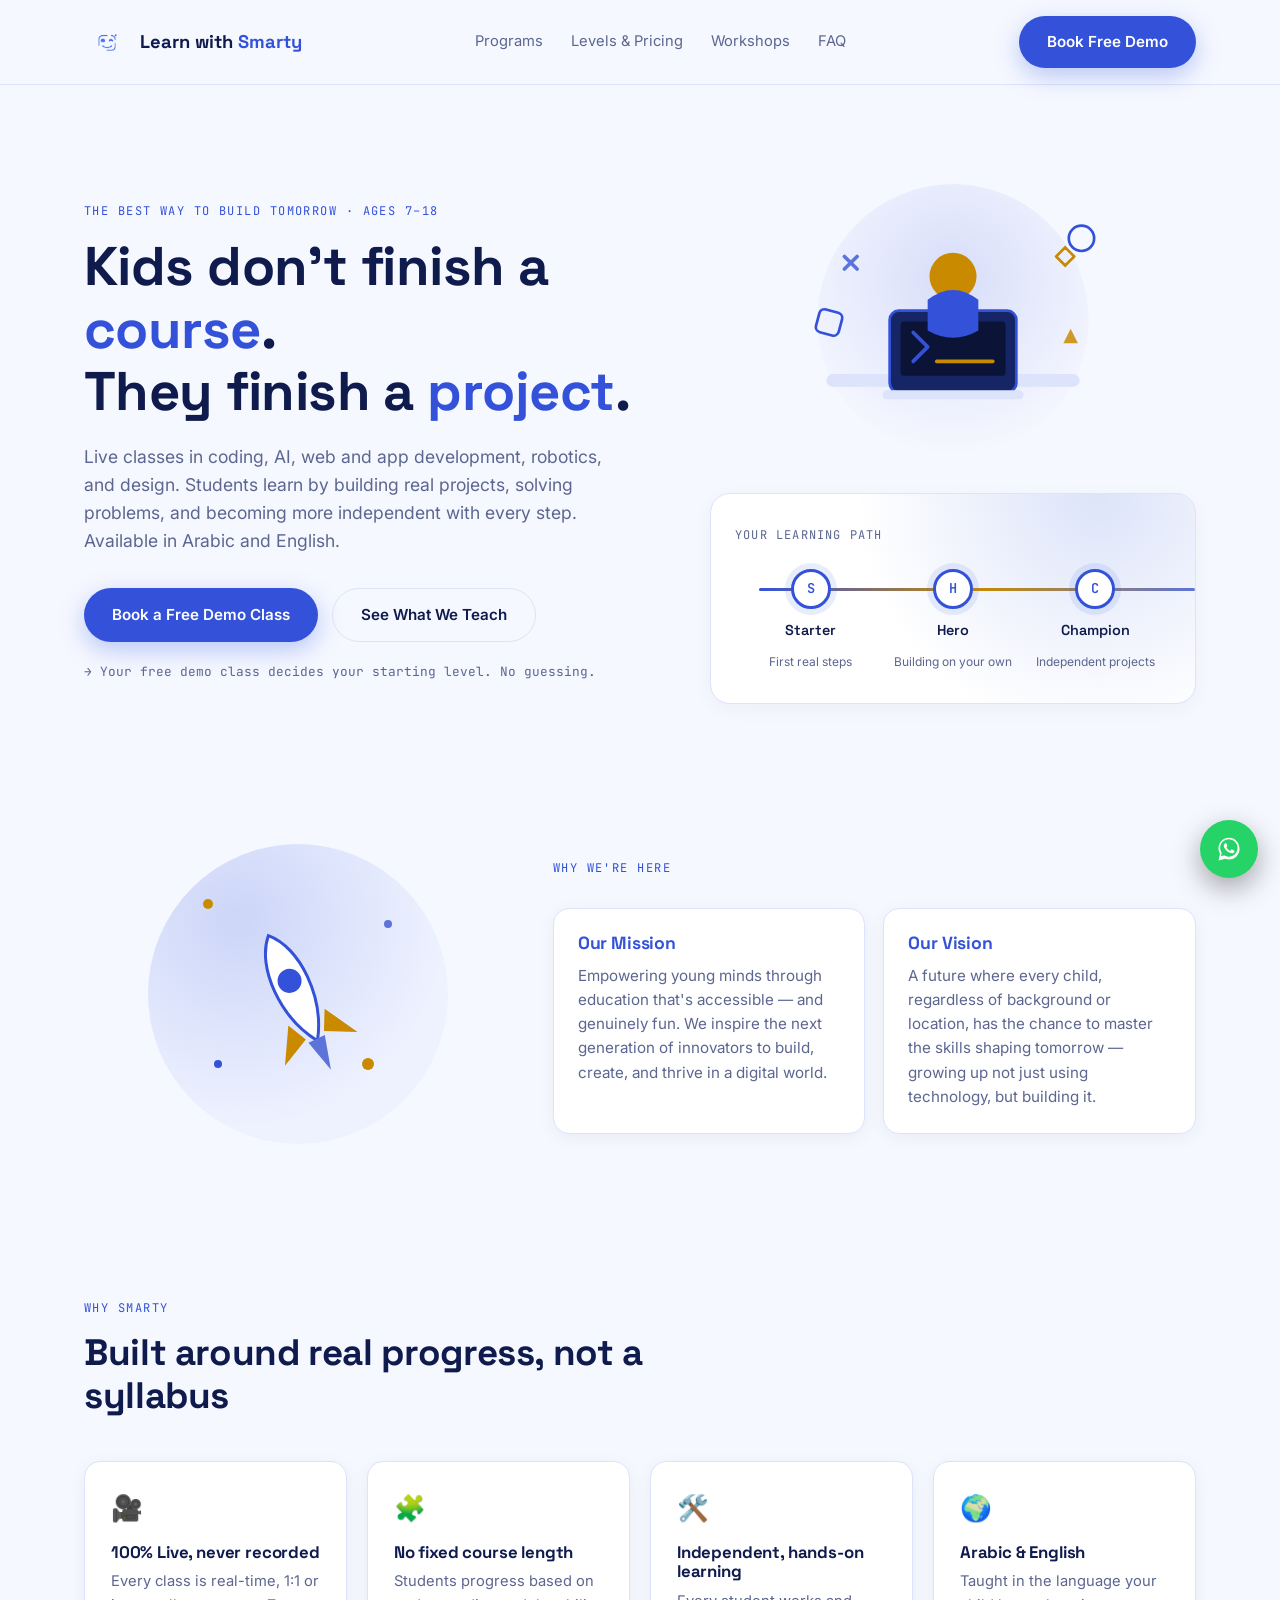
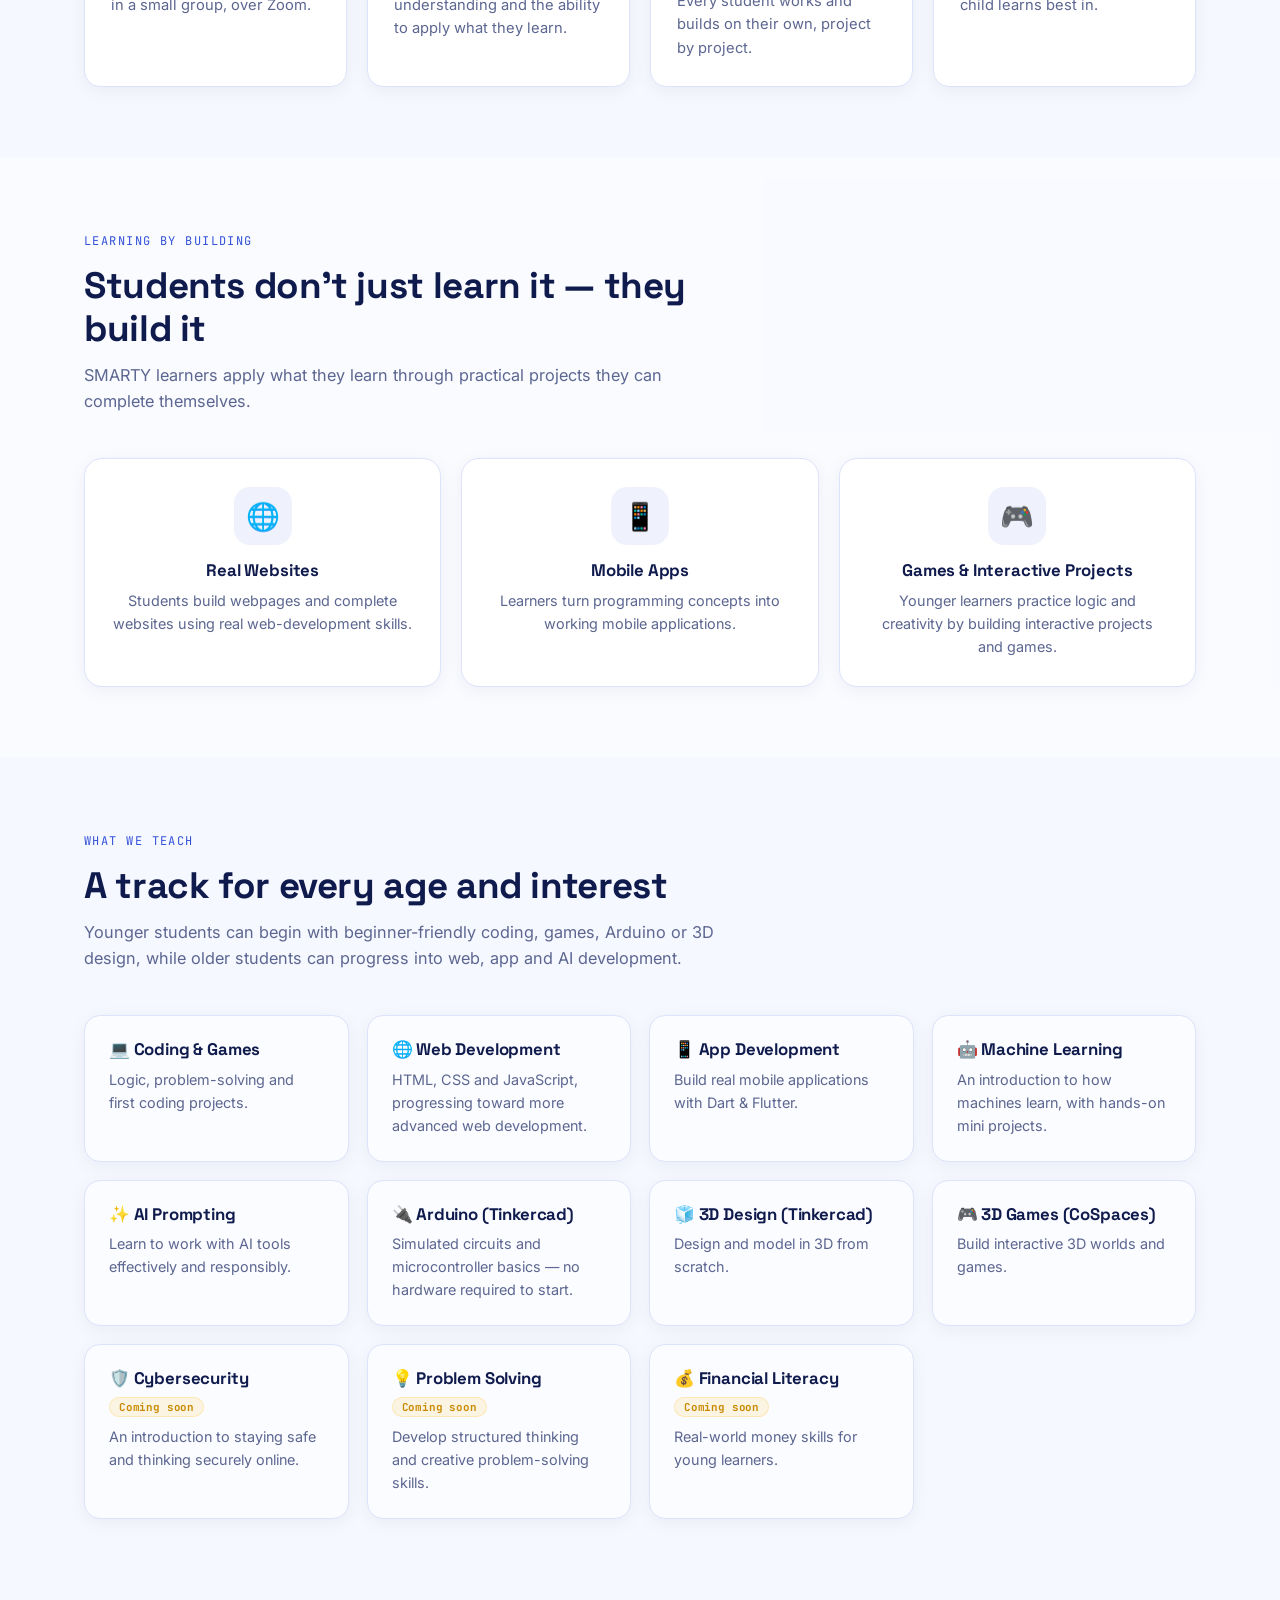
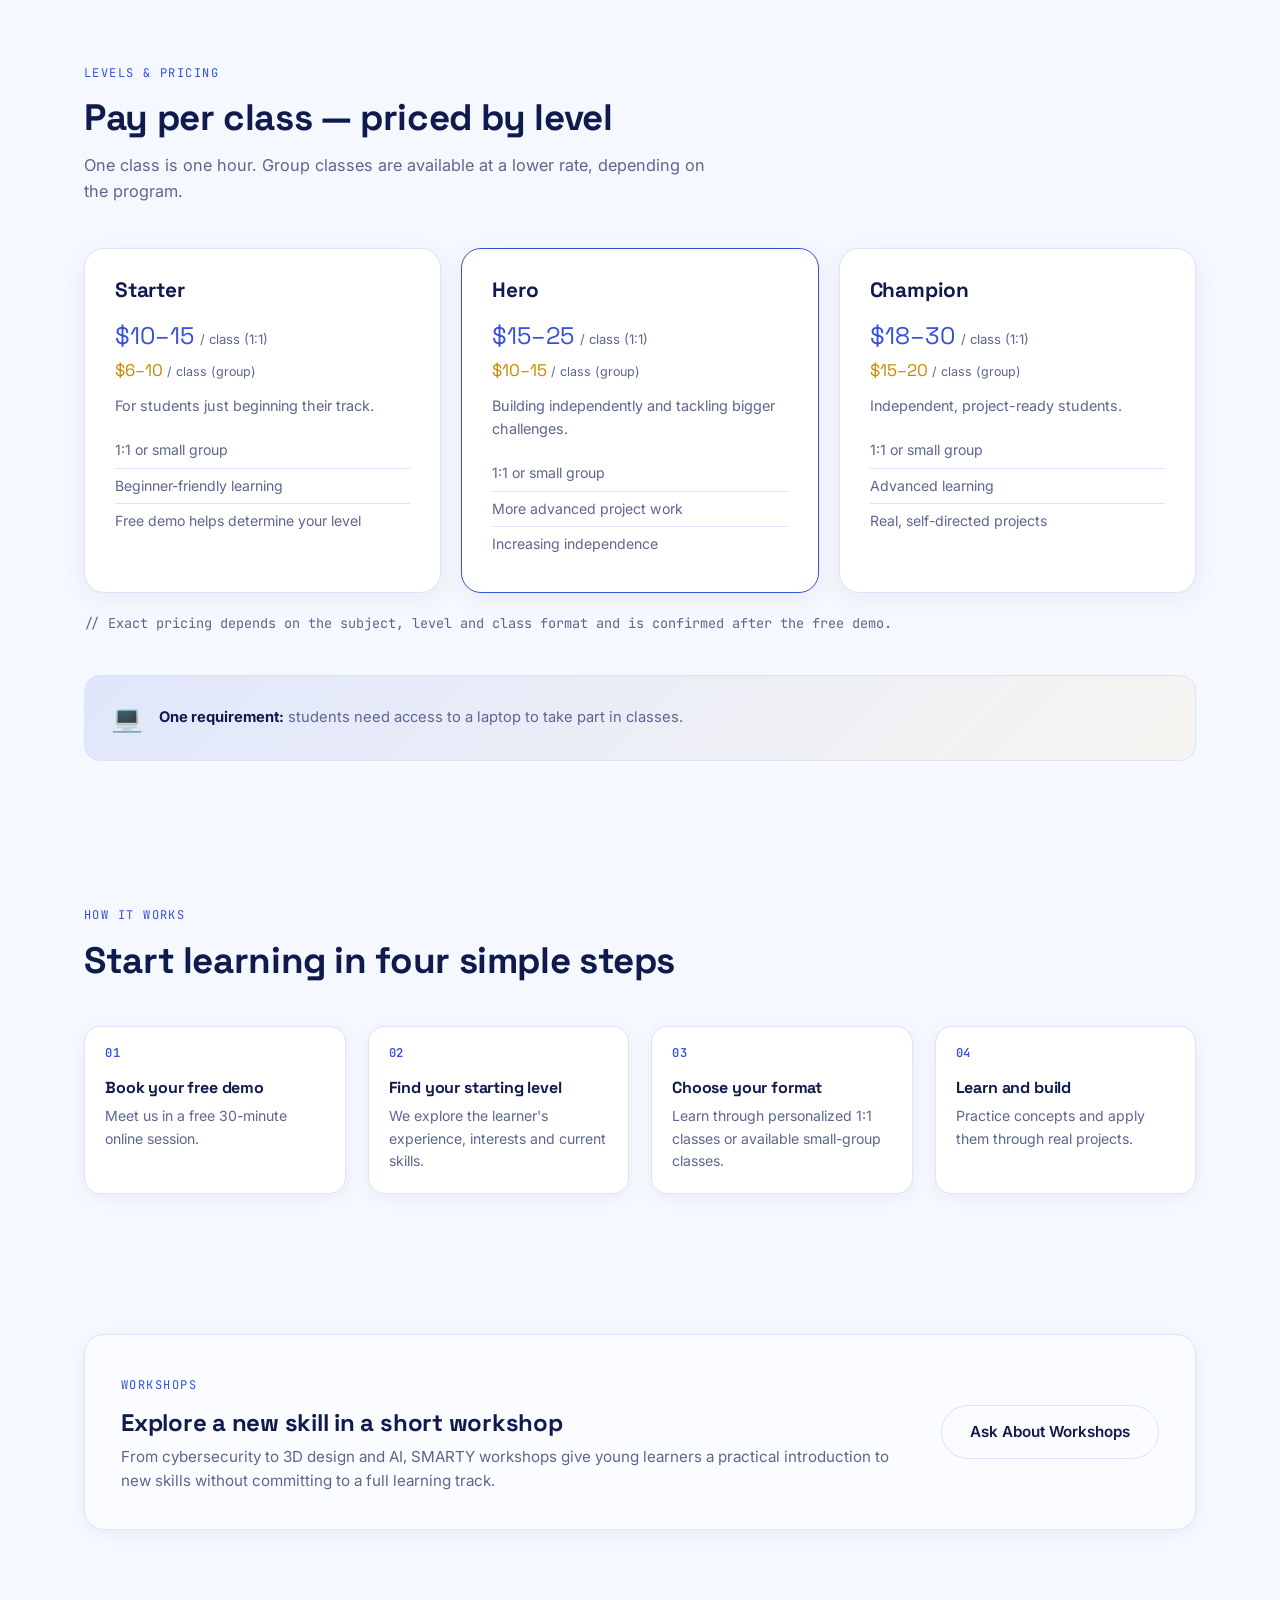
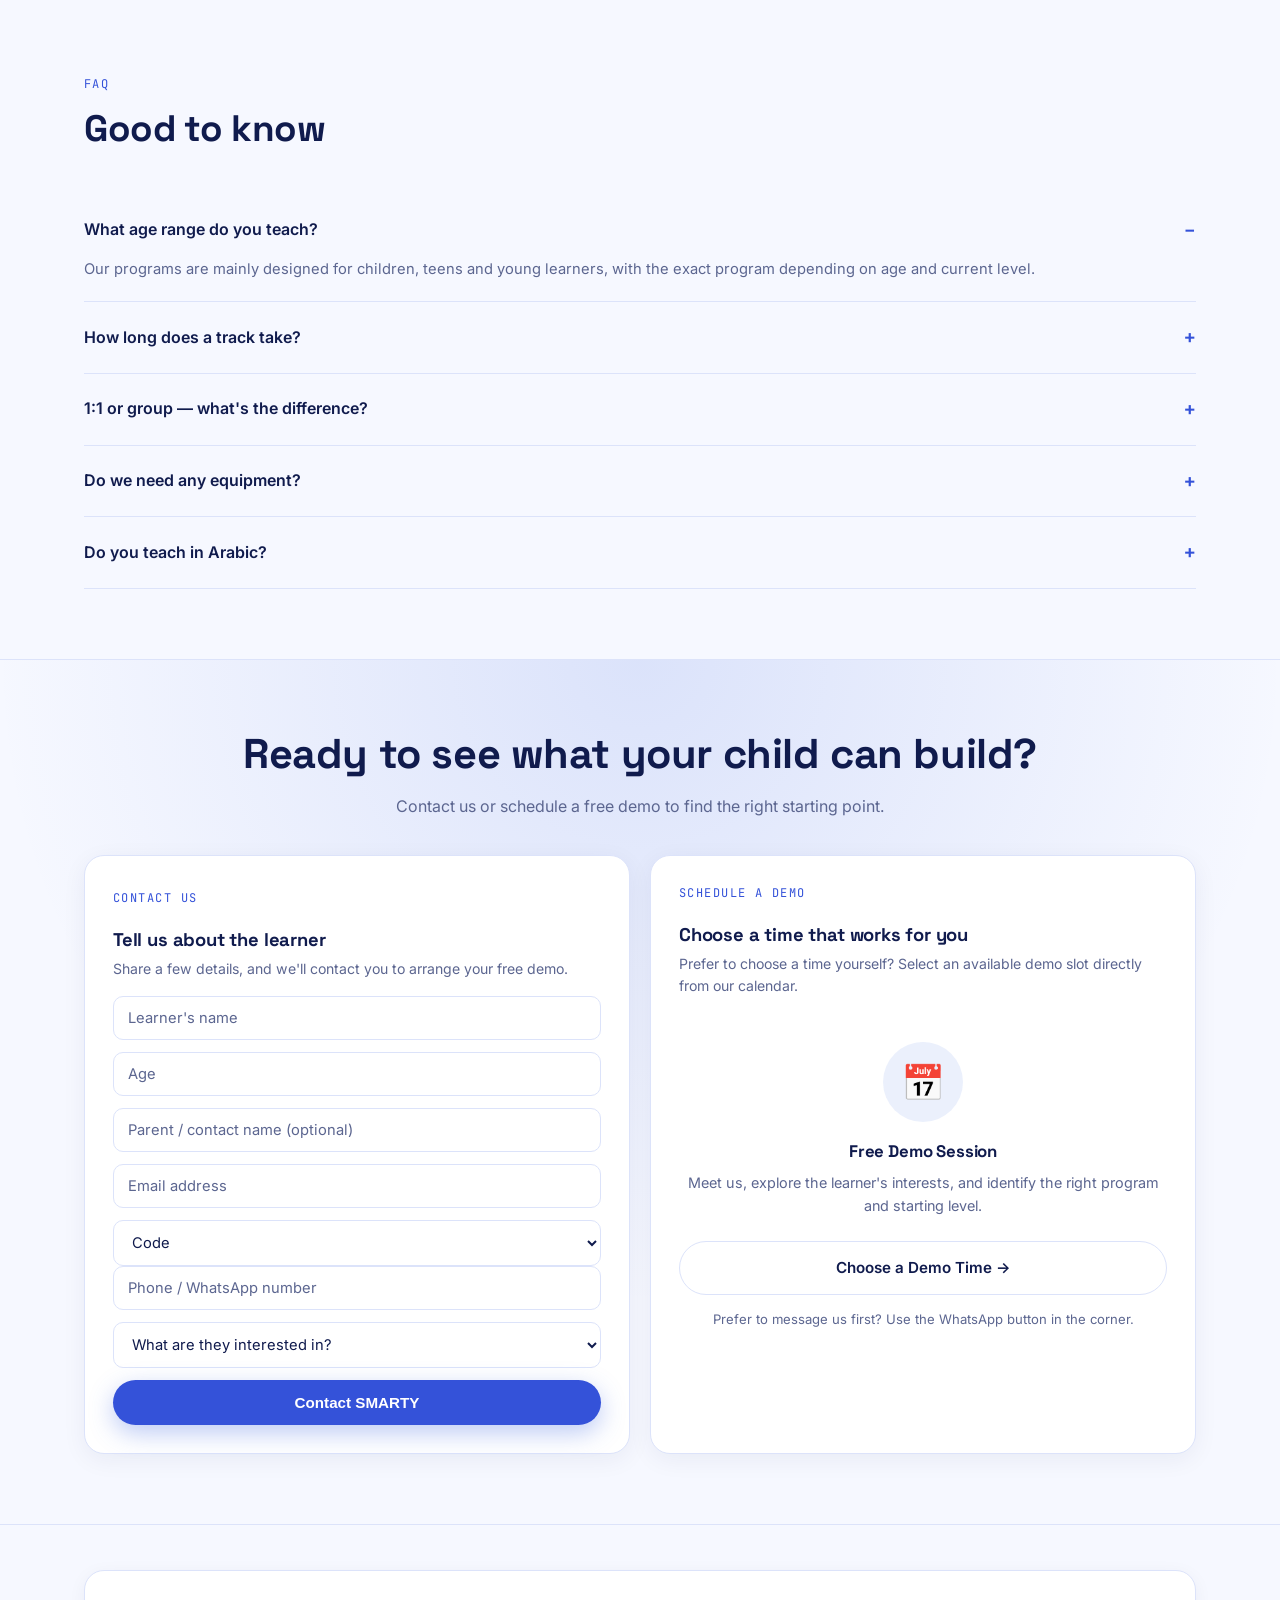
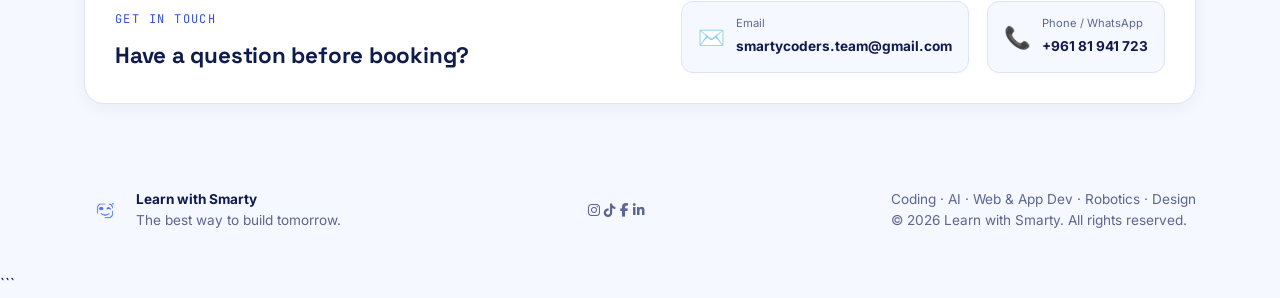
==== commit 04b3f9ca: "Update index.html" ====
--- a/index.html
+++ b/index.html
@@ -1759,10 +1759,40 @@
            placeholder="Email address"
            required>
 
+   <div class="phone-row">
+
+    <select id="countryCode"
+            required
+            aria-label="Country code">
+
+        <option value="" disabled selected>
+            Code
+        </option>
+
+        <option value="+961">🇱🇧 +961</option>
+        <option value="+966">🇸🇦 +966</option>
+        <option value="+971">🇦🇪 +971</option>
+        <option value="+974">🇶🇦 +974</option>
+        <option value="+965">🇰🇼 +965</option>
+        <option value="+973">🇧🇭 +973</option>
+        <option value="+968">🇴🇲 +968</option>
+        <option value="+962">🇯🇴 +962</option>
+        <option value="+20">🇪🇬 +20</option>
+        <option value="+970">🇵🇸 +970</option>
+        <option value="+44">🇬🇧 +44</option>
+        <option value="+1">🇺🇸 / 🇨🇦 +1</option>
+        <option value="+33">🇫🇷 +33</option>
+        <option value="+49">🇩🇪 +49</option>
+        <option value="+90">🇹🇷 +90</option>
+    </select>
+
     <input type="tel"
            id="phone"
            placeholder="Phone / WhatsApp number"
+           inputmode="tel"
            required>
+
+</div>
 
     <select id="subjectInterest"
             required>
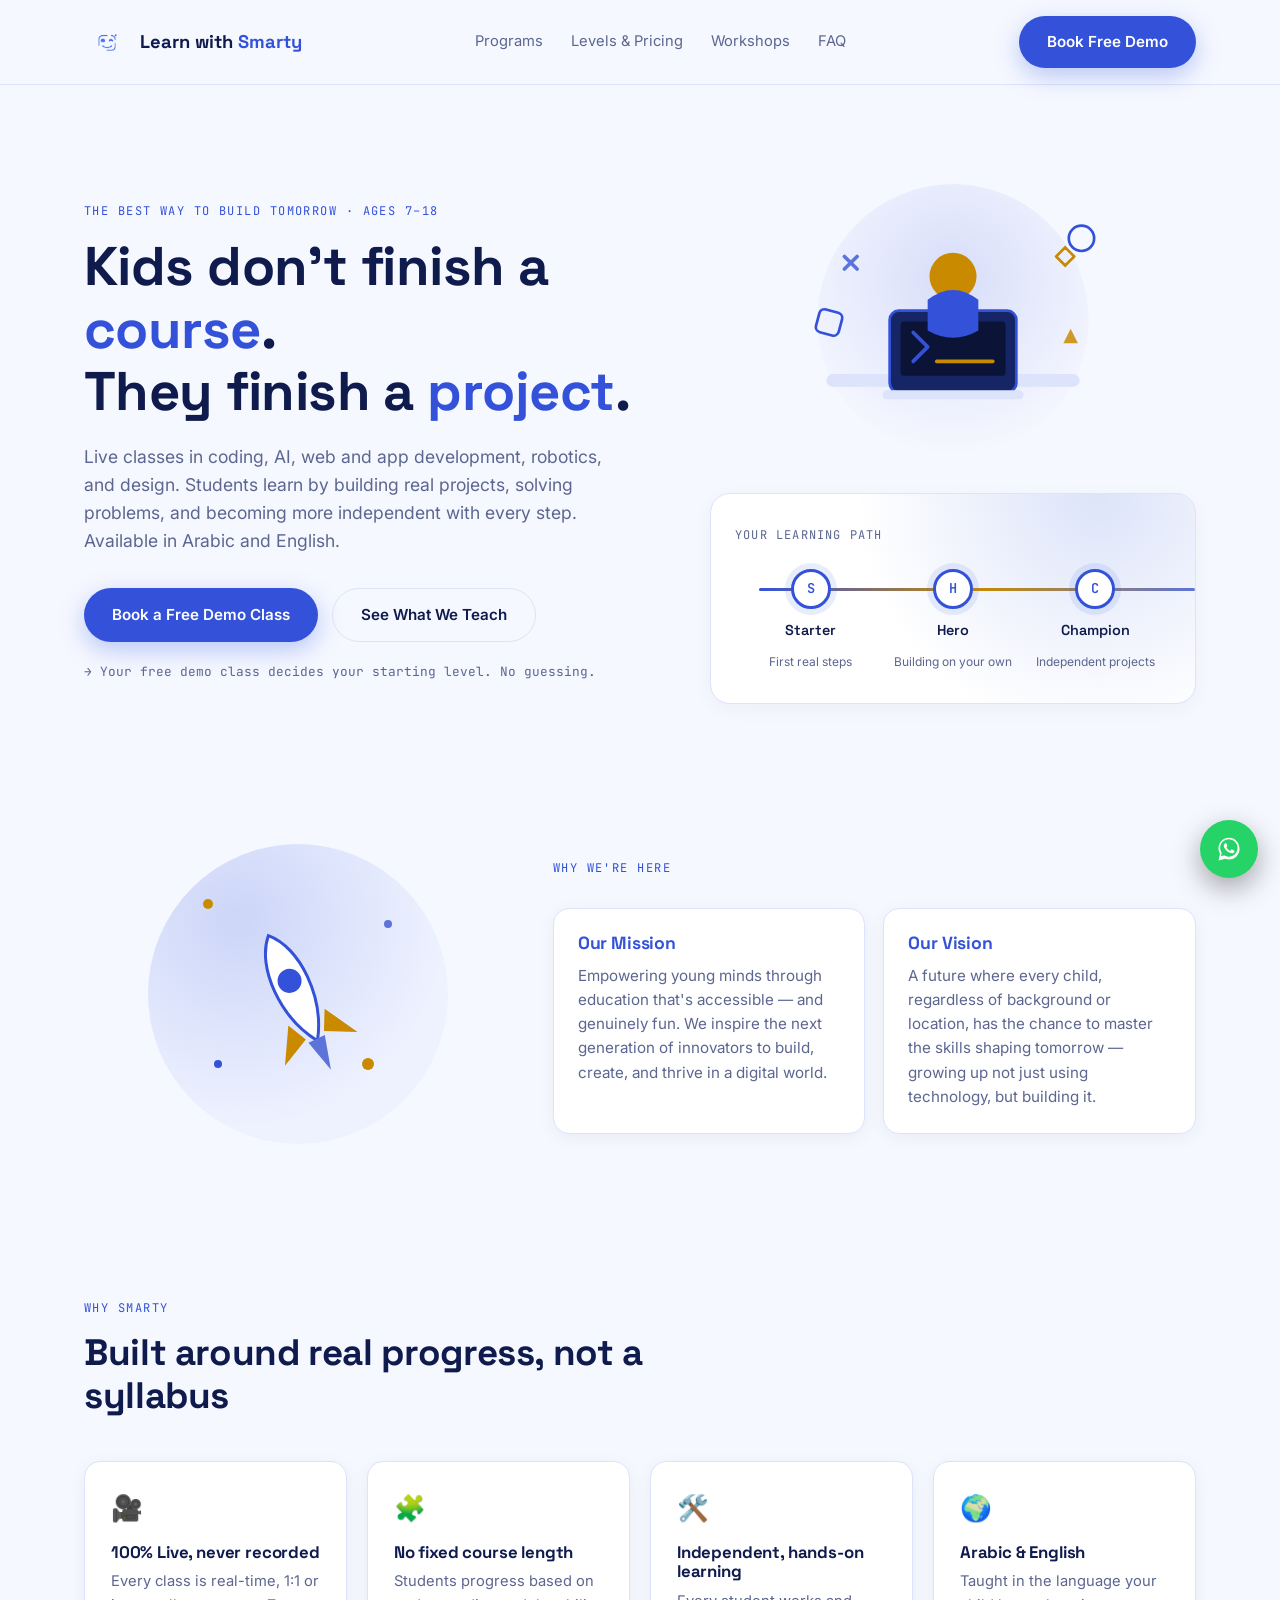
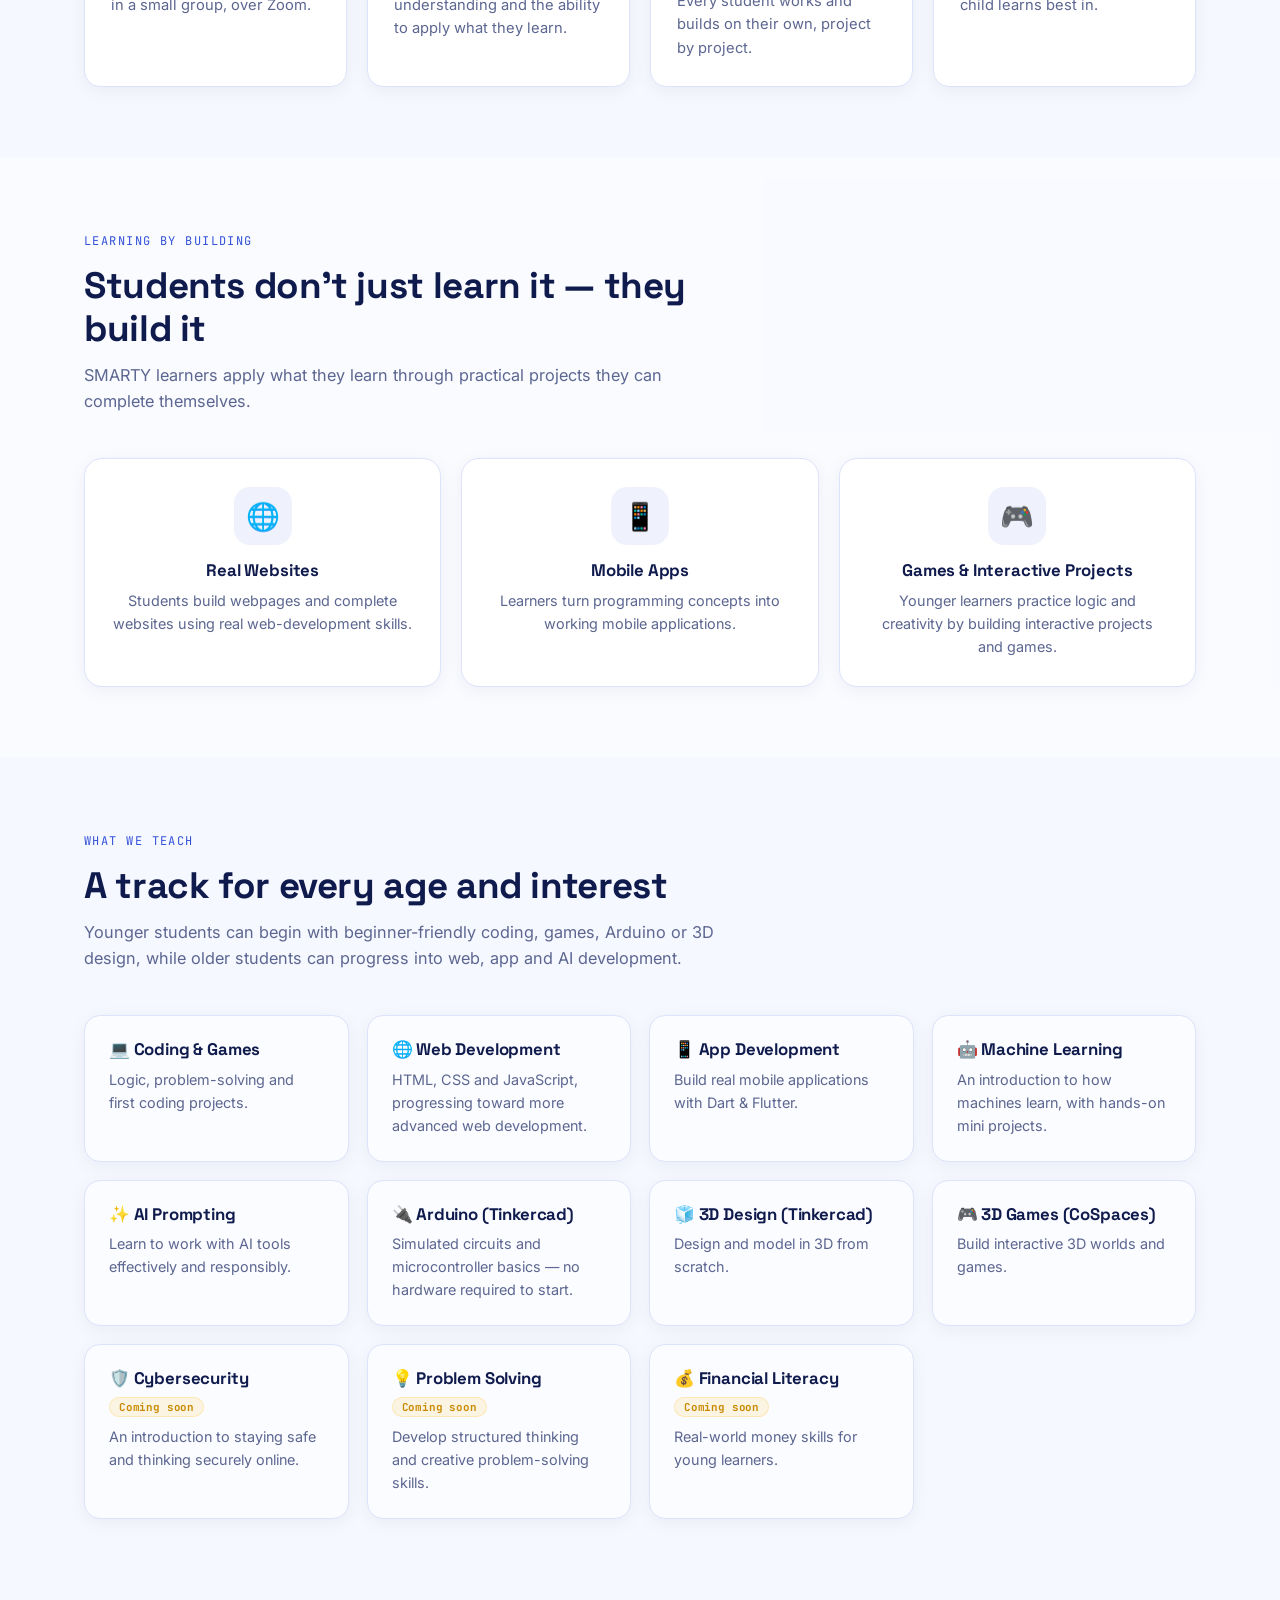
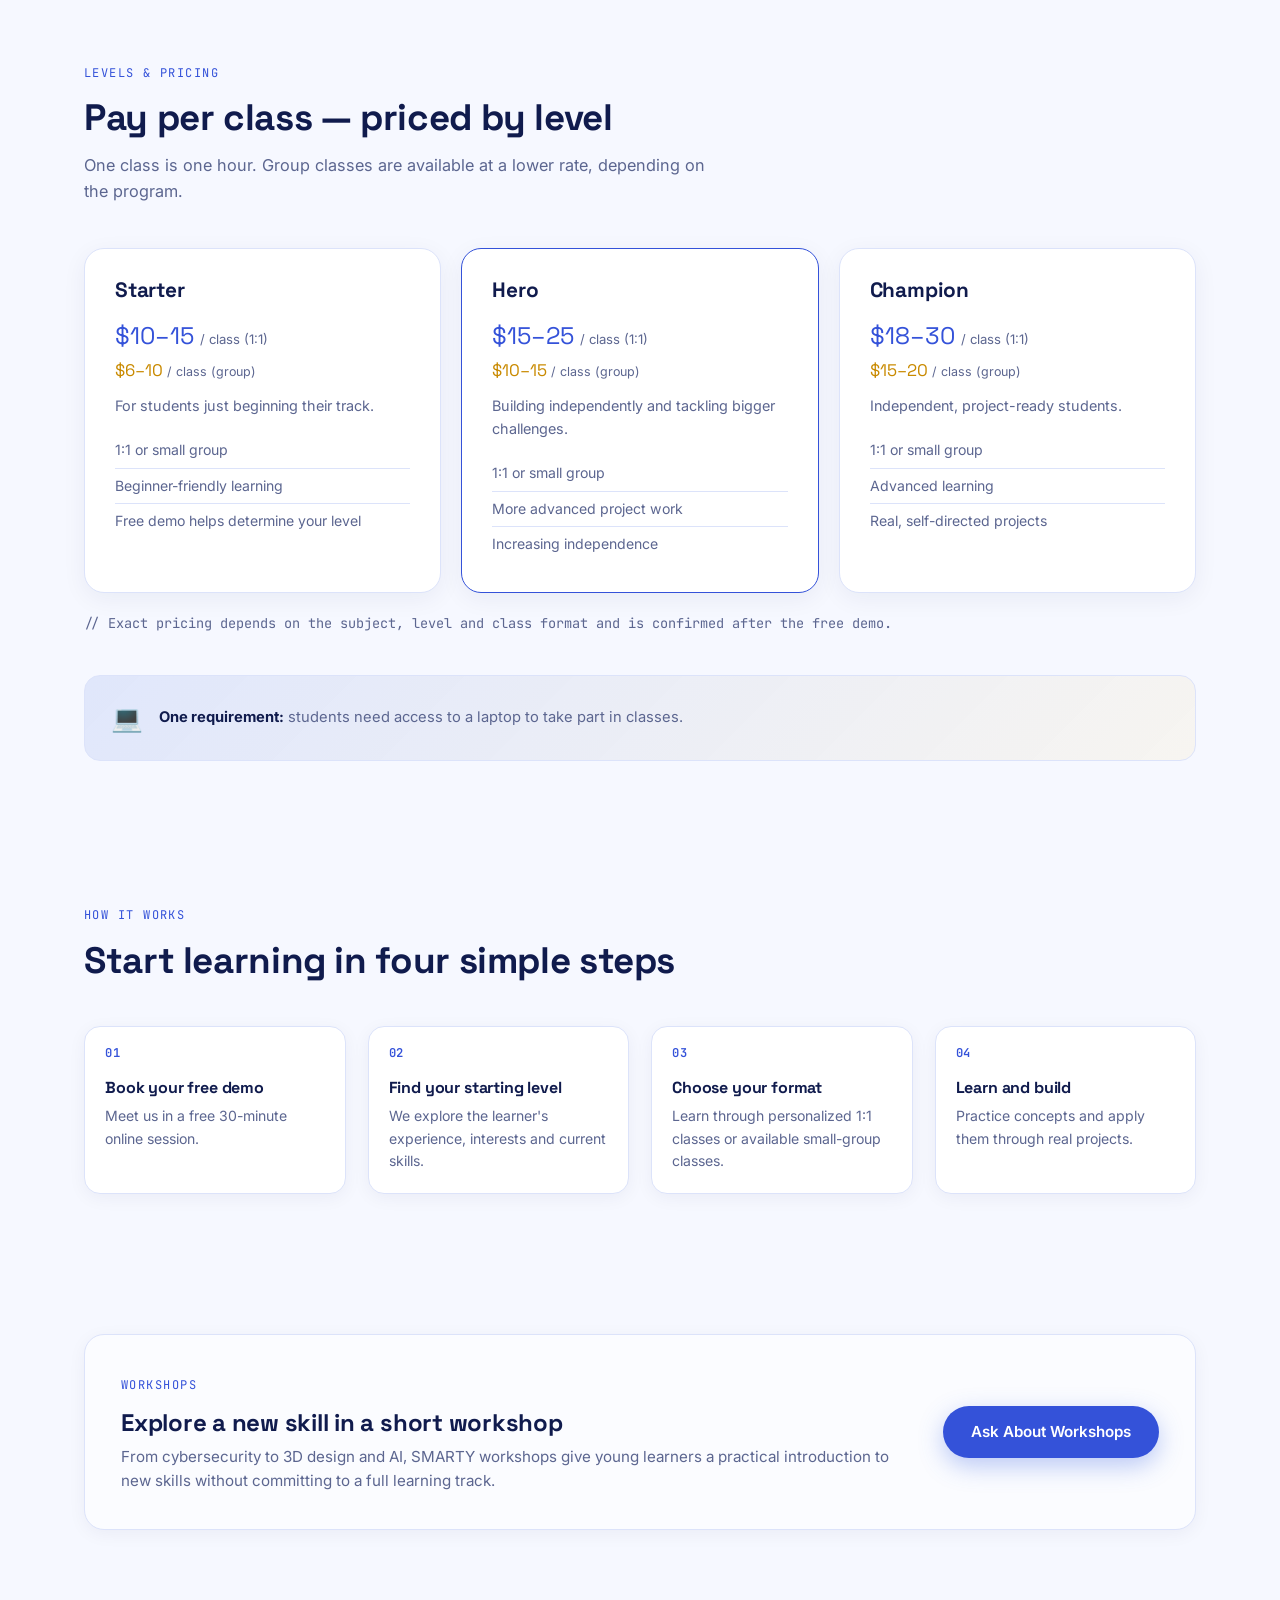
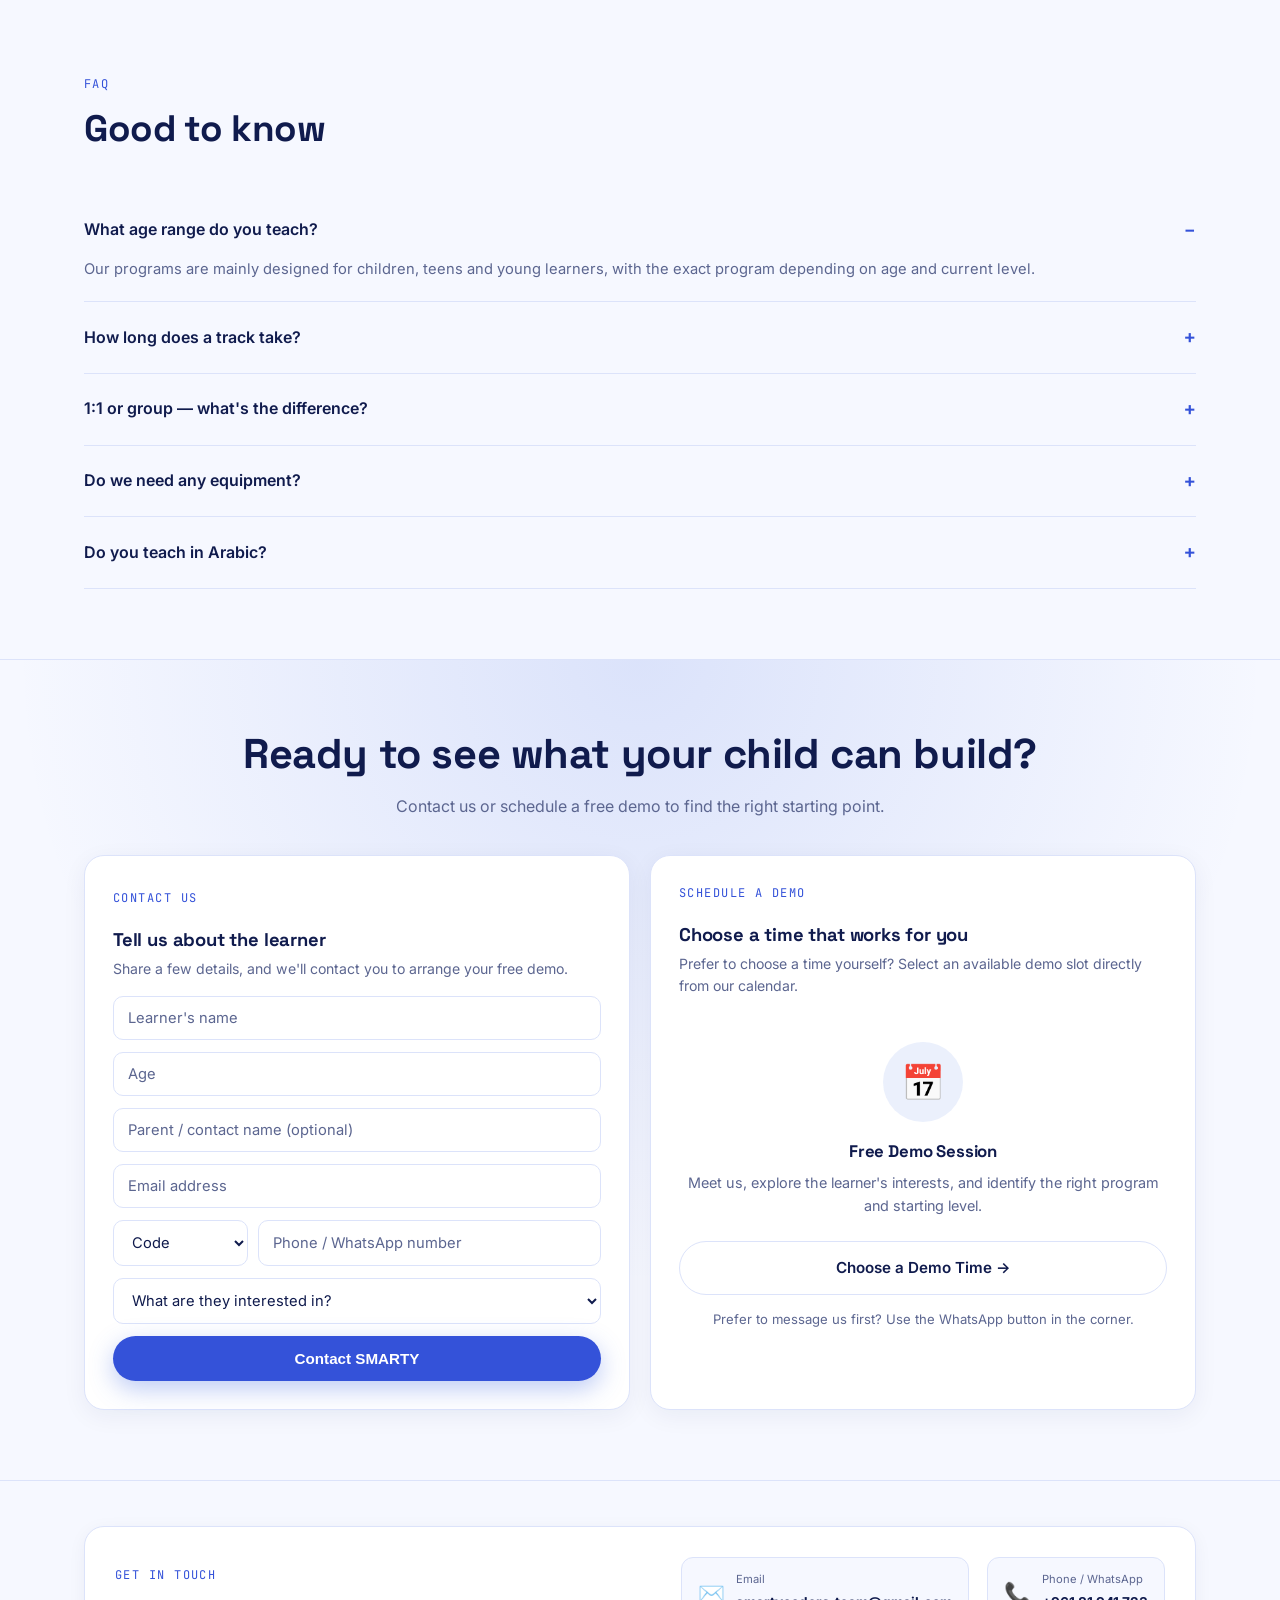
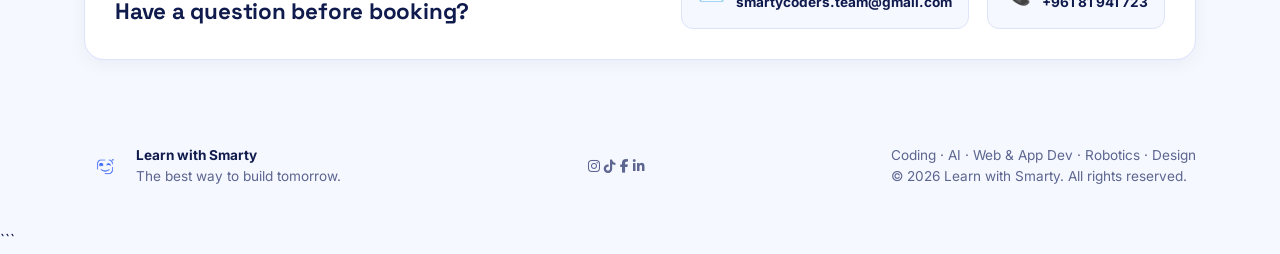
==== commit 9bbe30f6: "Update index.html" ====
--- a/index.html
+++ b/index.html
@@ -1553,12 +1553,11 @@
             </div>
 
 
-            <a href="#book"
-               class="btn btn-ghost">
-
-                Ask About Workshops
-
-            </a>
+        <a href="#"
+   class="btn btn-primary"
+   id="workshopWhatsApp">
+    Ask About Workshops
+</a>
 
 
         </div>
--- a/style.css
+++ b/style.css
@@ -1471,7 +1471,25 @@
 }
 
 
-
+.phone-row {
+    display: grid;
+    grid-template-columns: 135px 1fr;
+    gap: 10px;
+}
+
+.phone-row select,
+.phone-row input {
+    width: 100%;
+    min-width: 0;
+}
+
+@media(max-width: 480px) {
+
+    .phone-row {
+        grid-template-columns: 115px 1fr;
+    }
+
+}
 /* =================================
    SCHEDULE CARD
 ================================= */
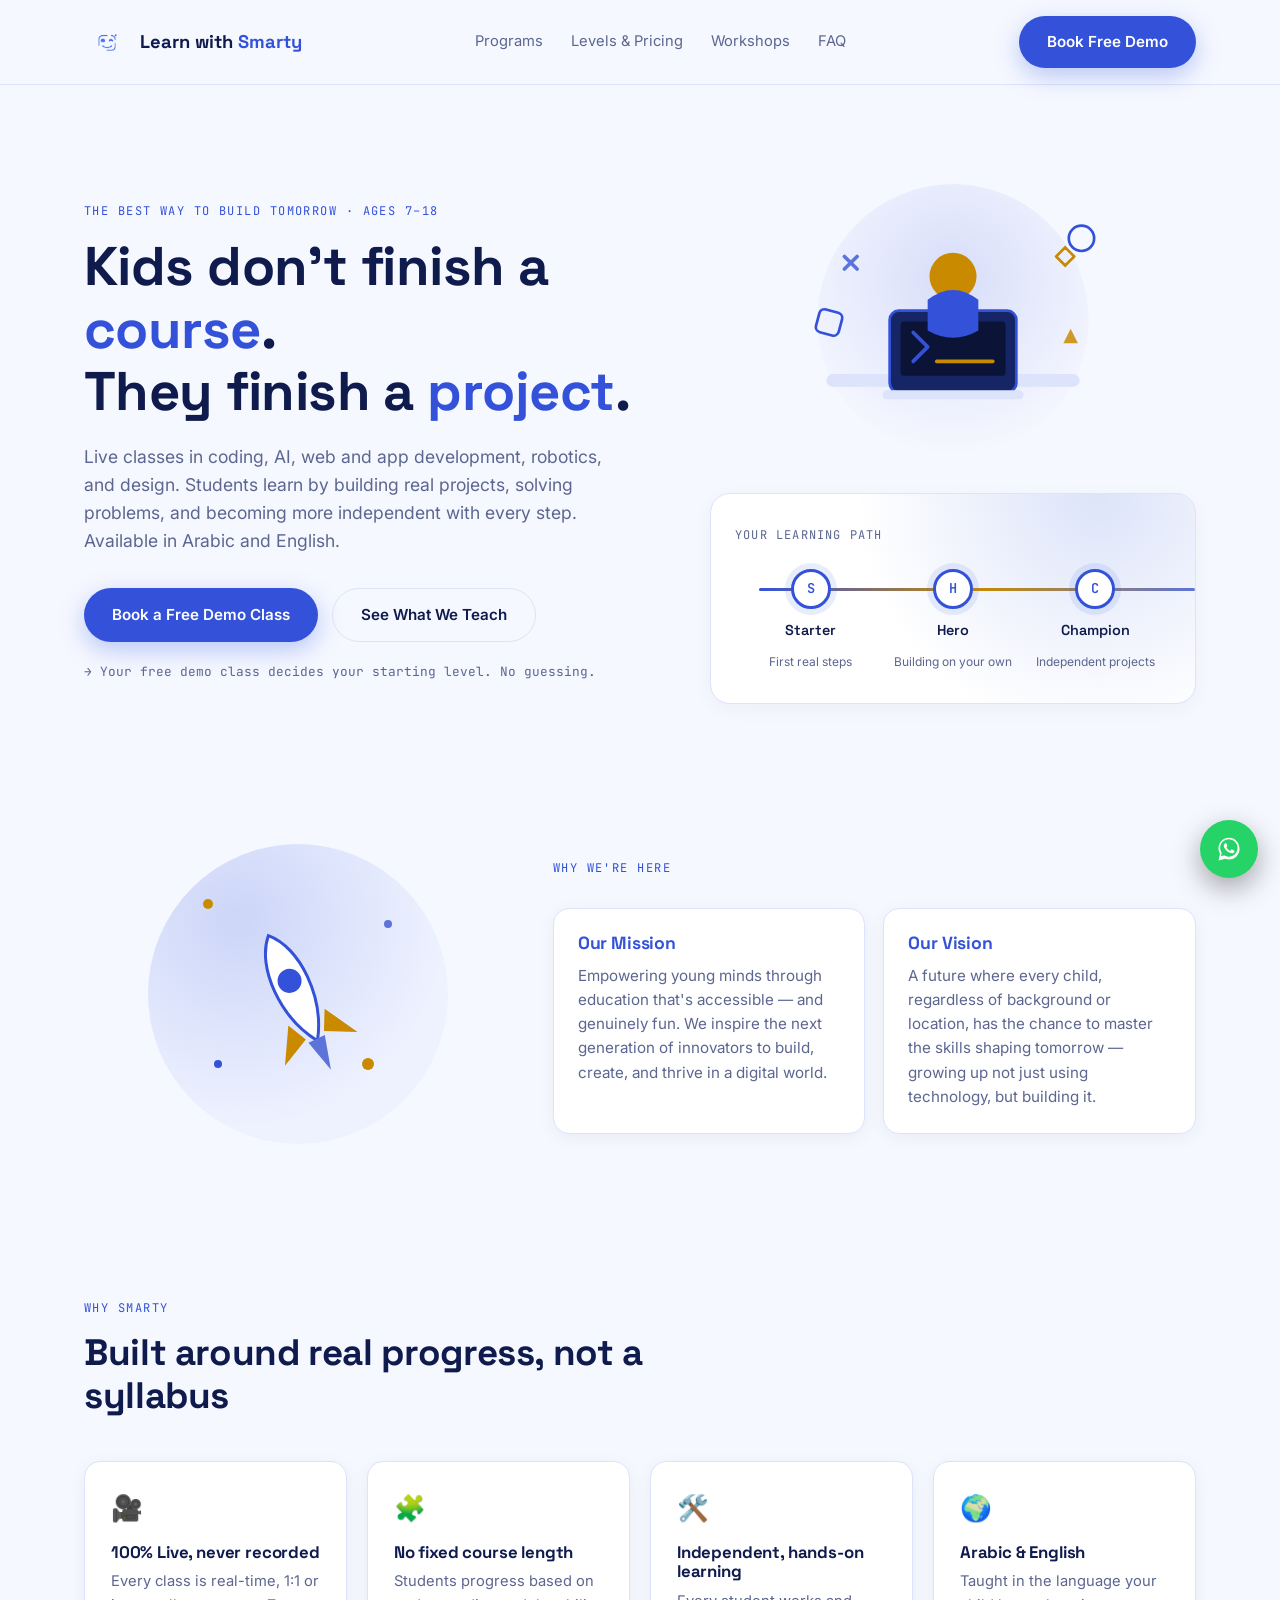
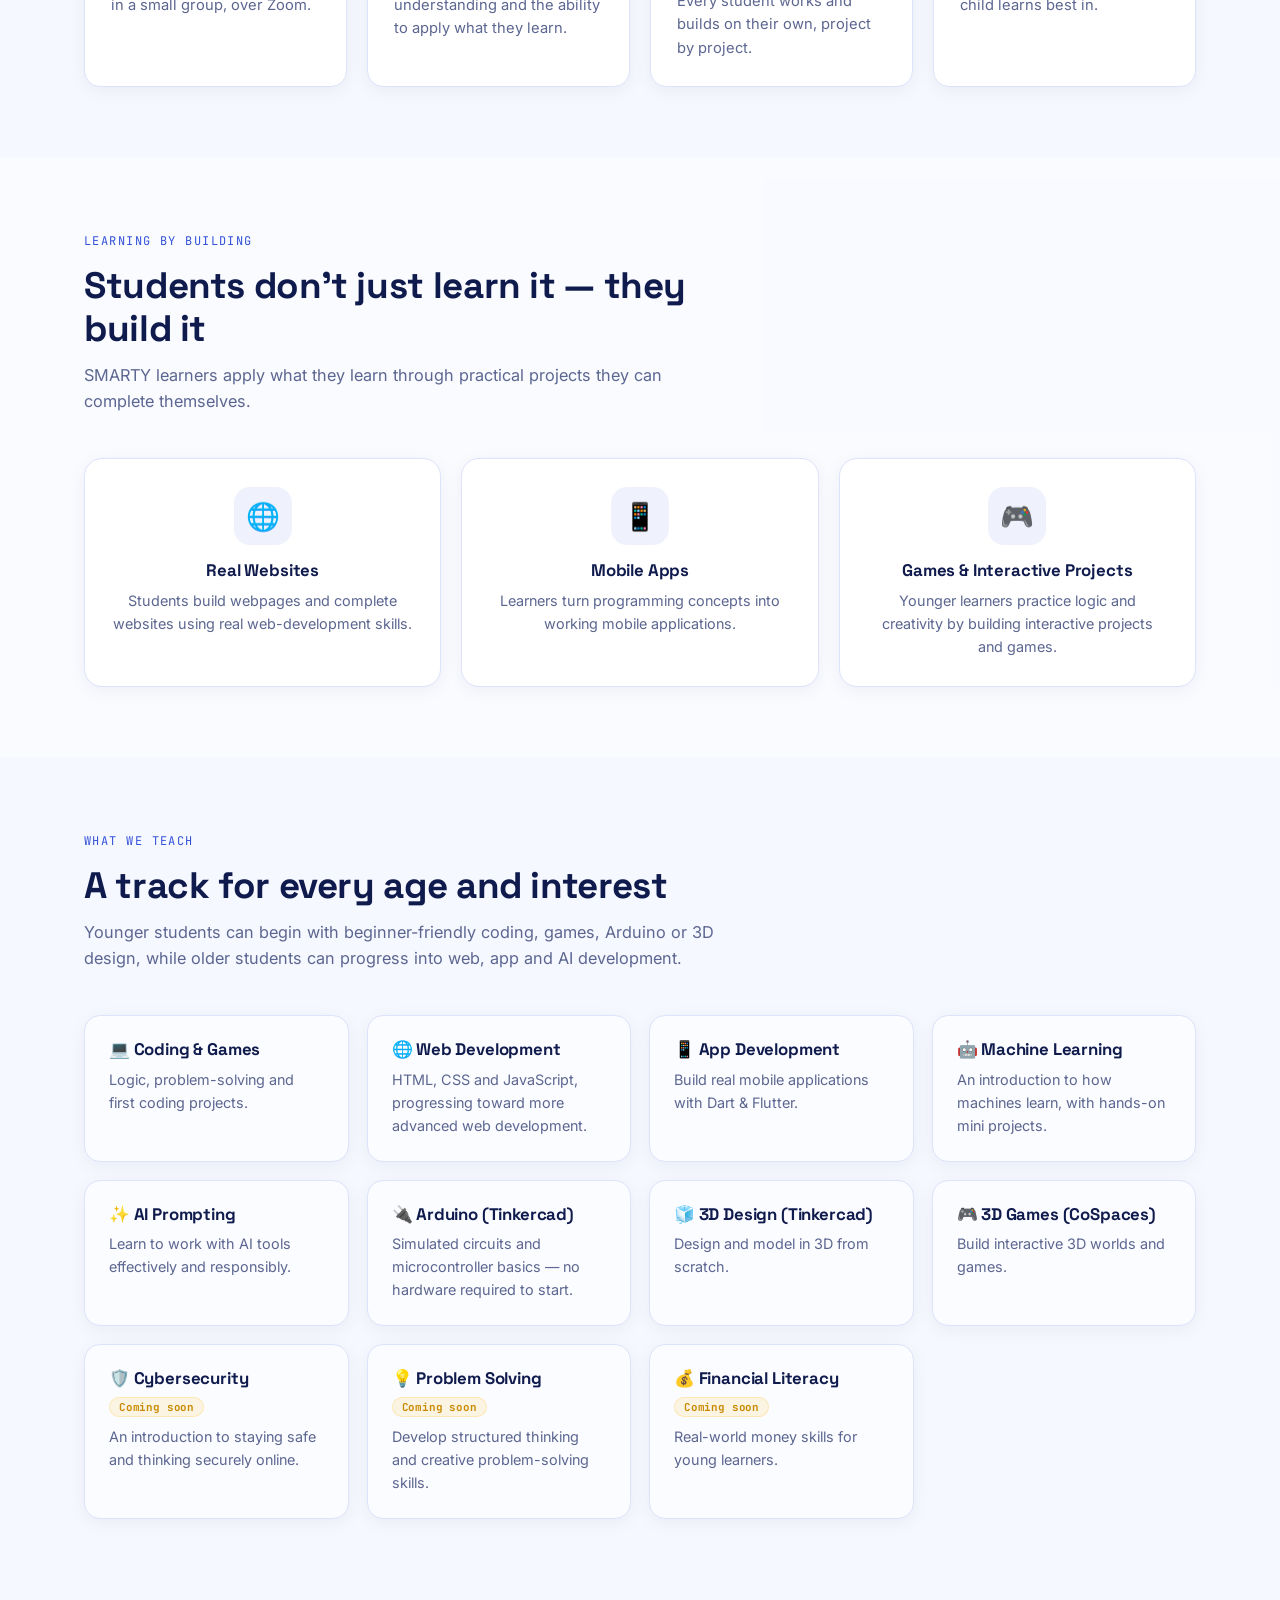
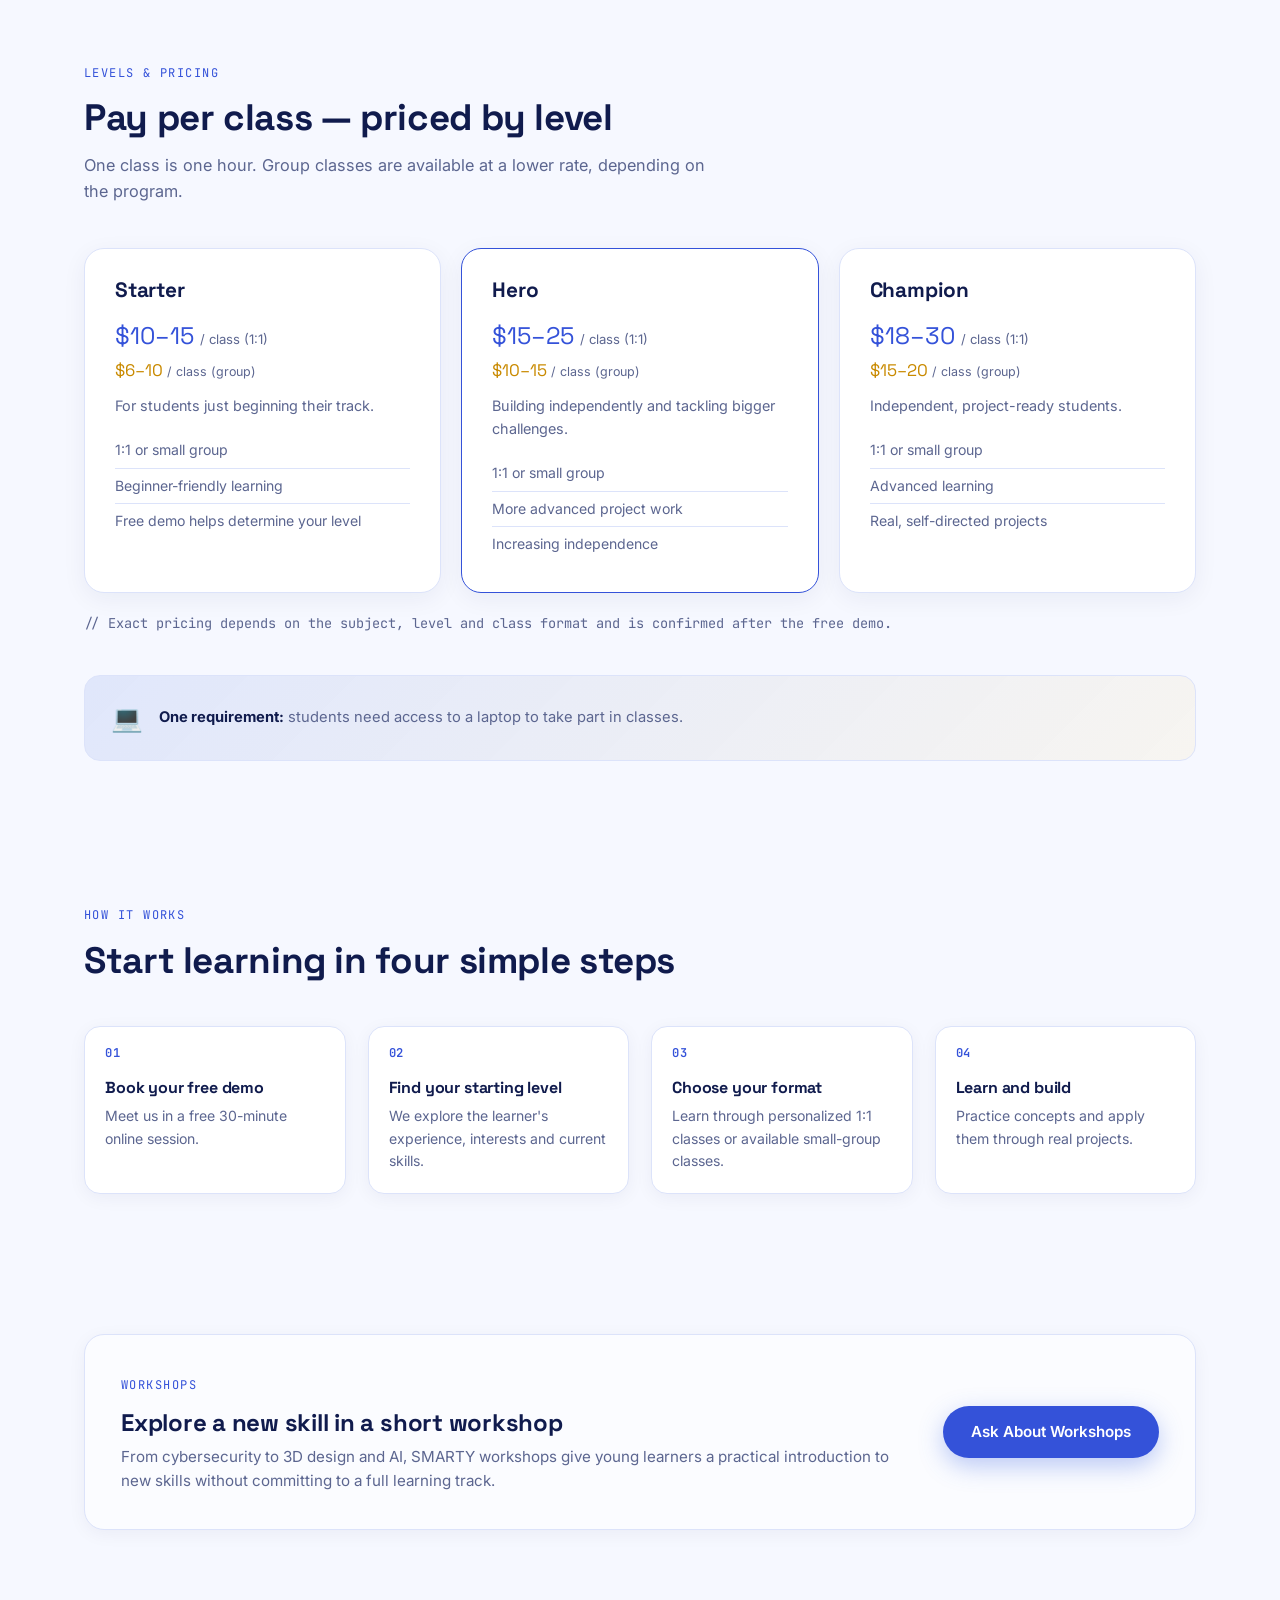
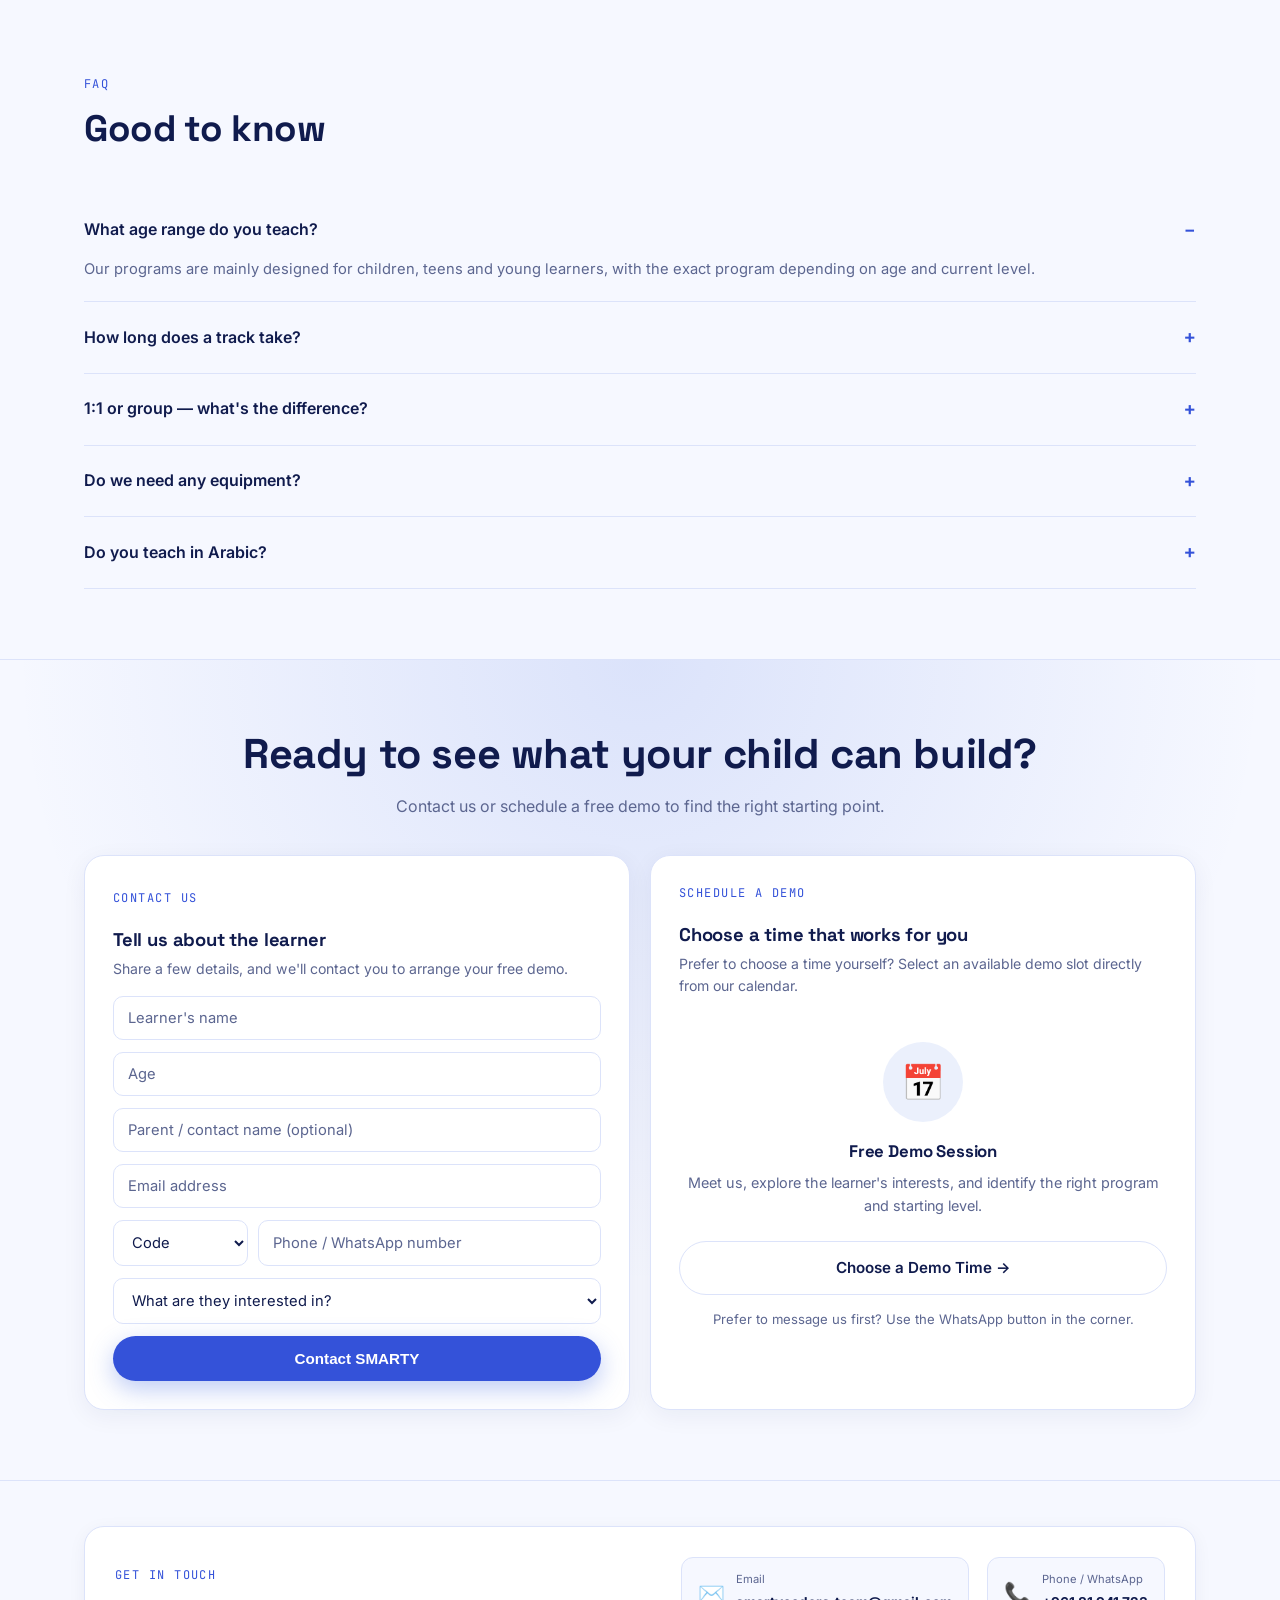
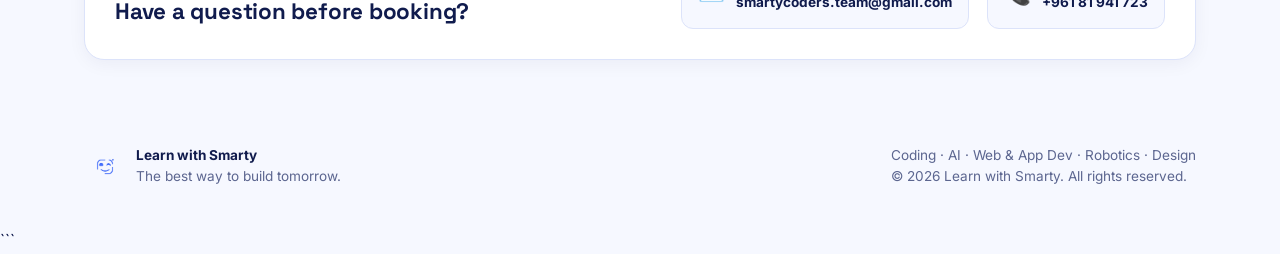
==== commit 8c94198d: "Update index.html" ====
--- a/index.html
+++ b/index.html
@@ -2040,7 +2040,7 @@
 
         </div>
 
-
+<!--
         <div class="footer-socials">
 
             <a href="YOUR_INSTAGRAM_LINK"
@@ -2083,7 +2083,7 @@
             </a>
 
         </div>
-
+-->
 
         <div class="footer-right">
 
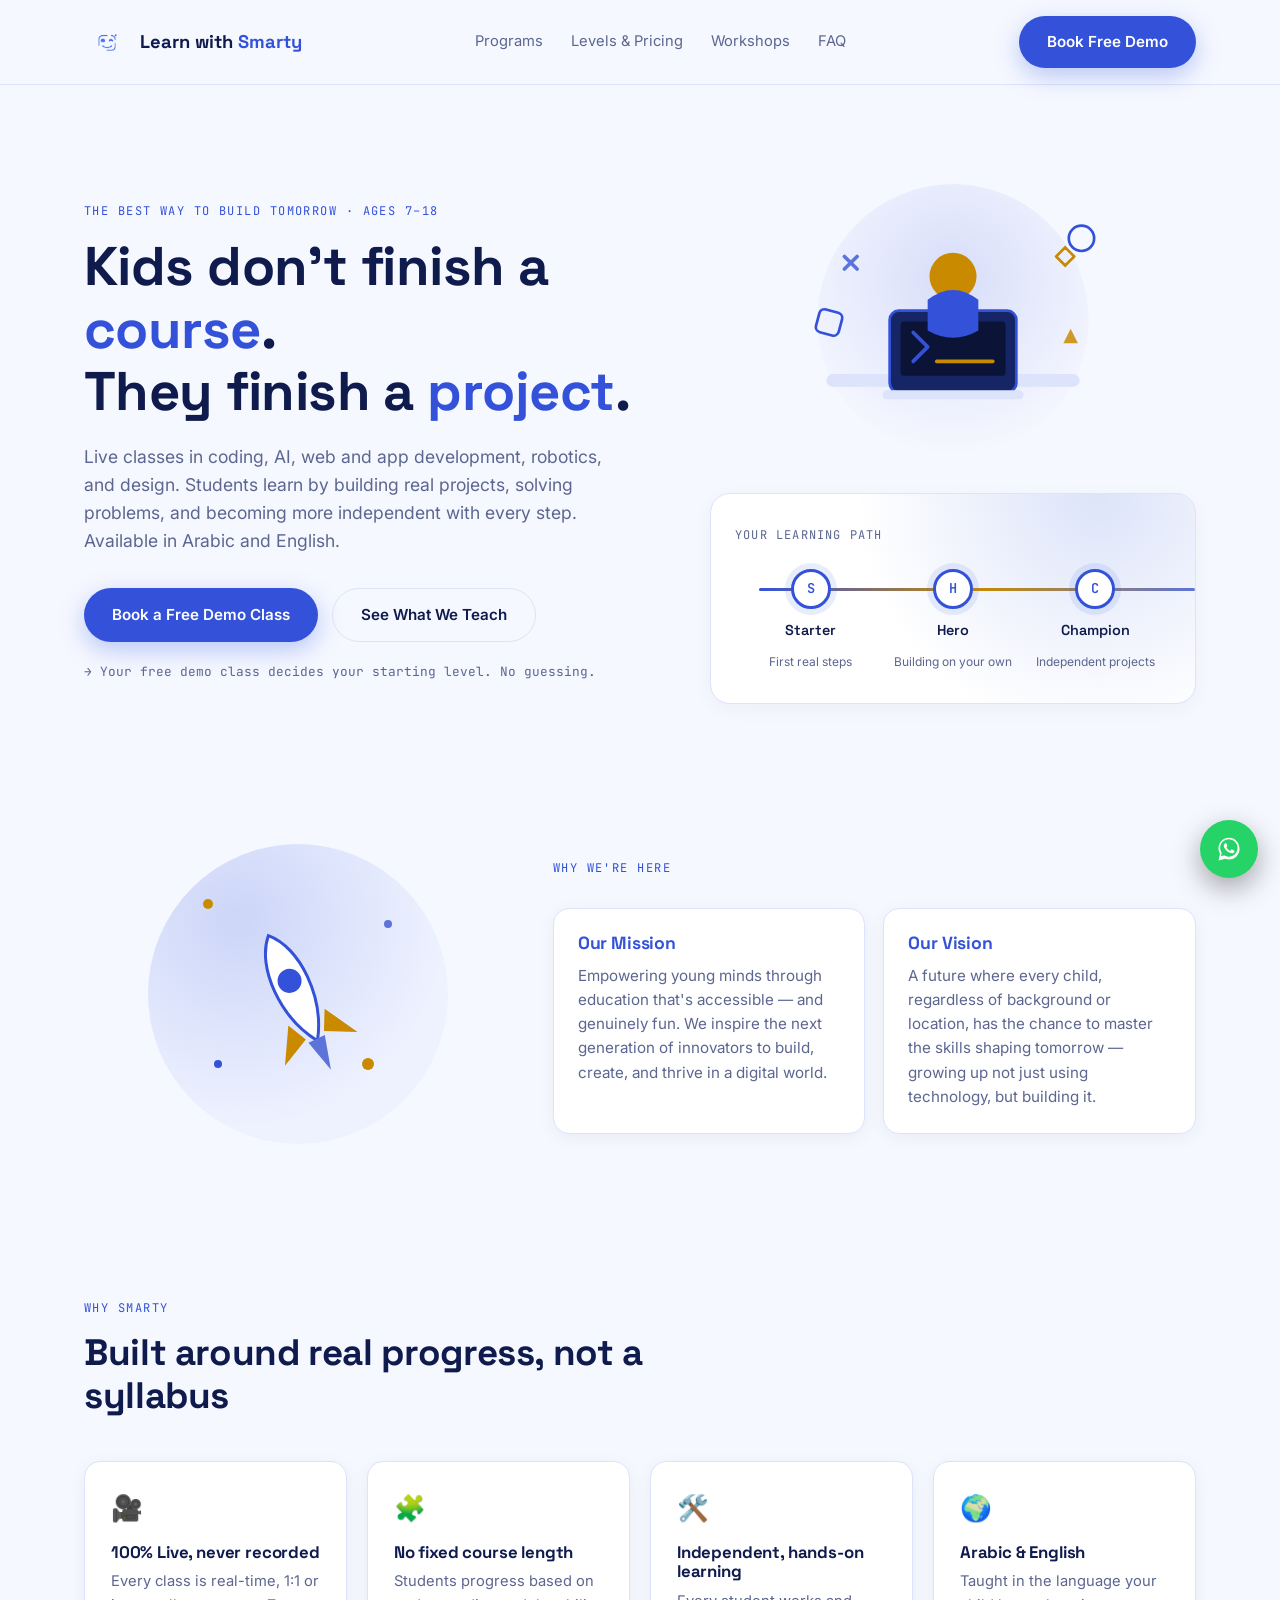
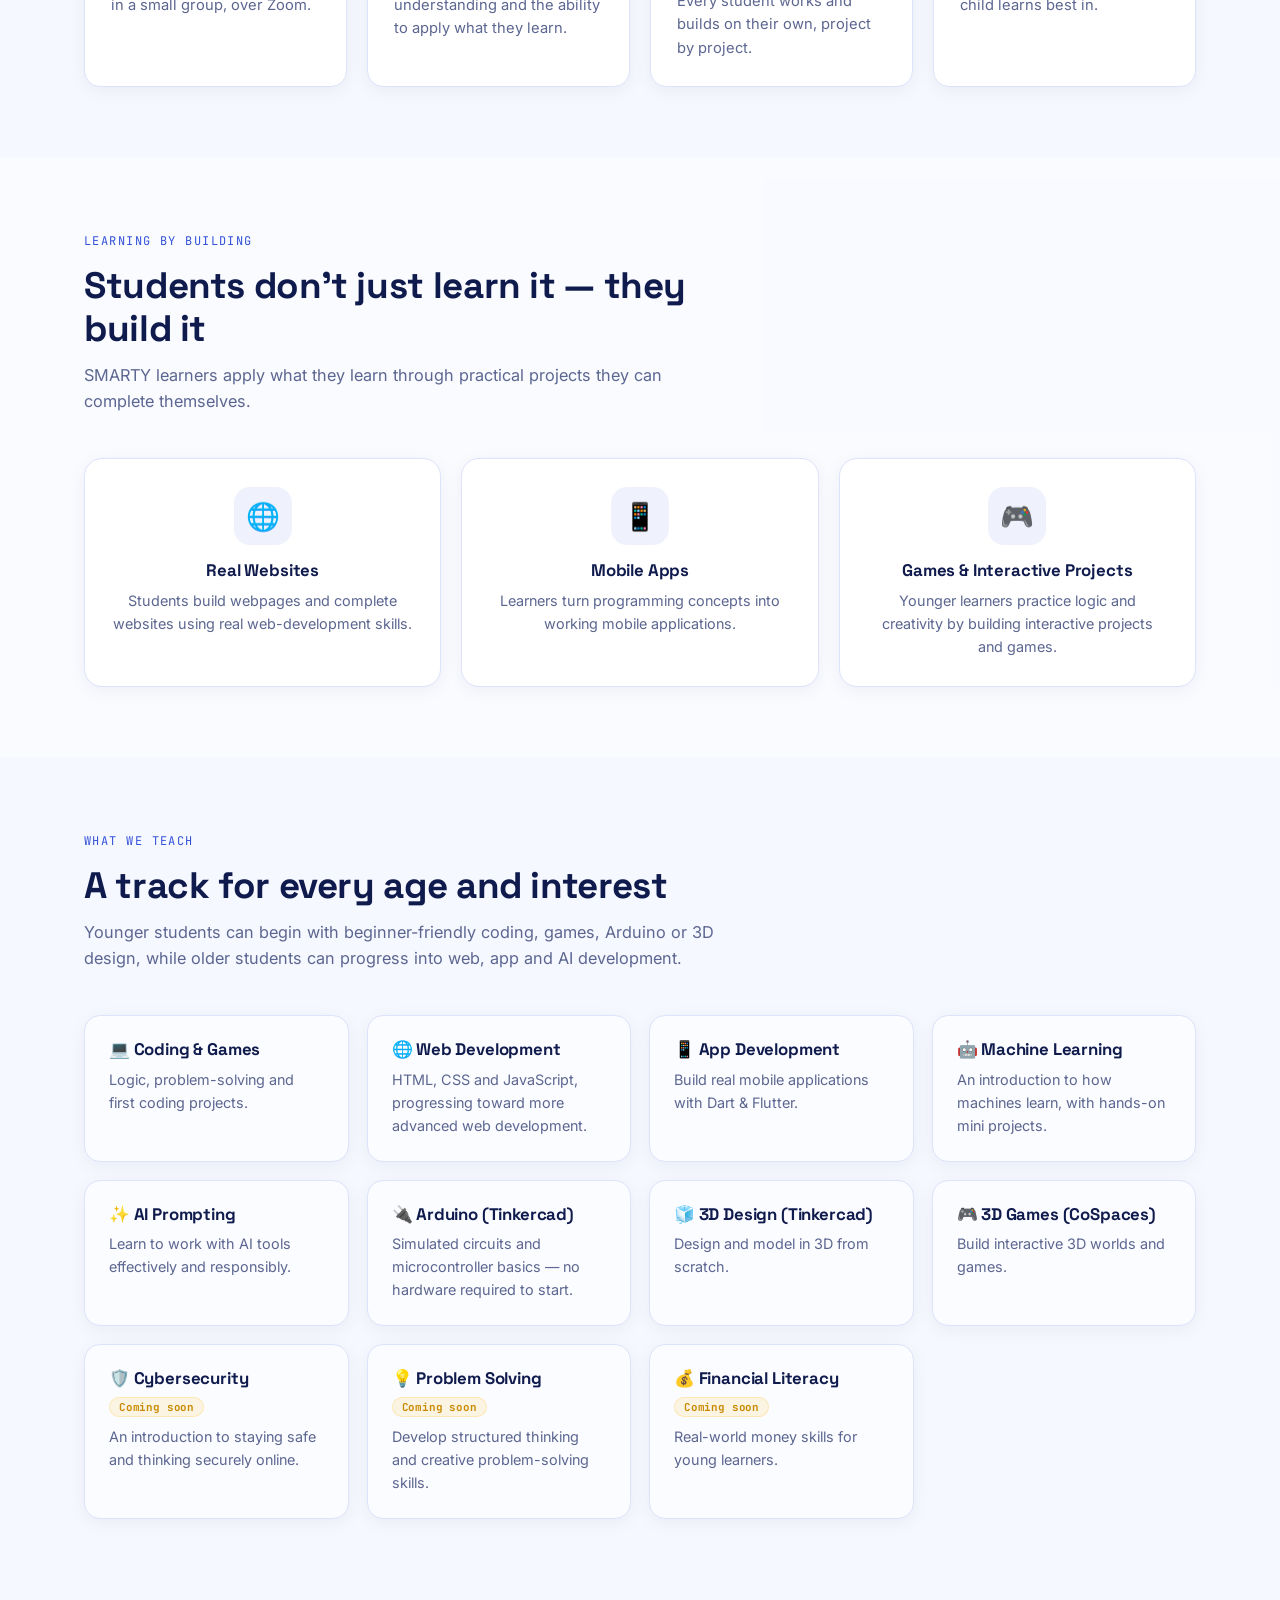
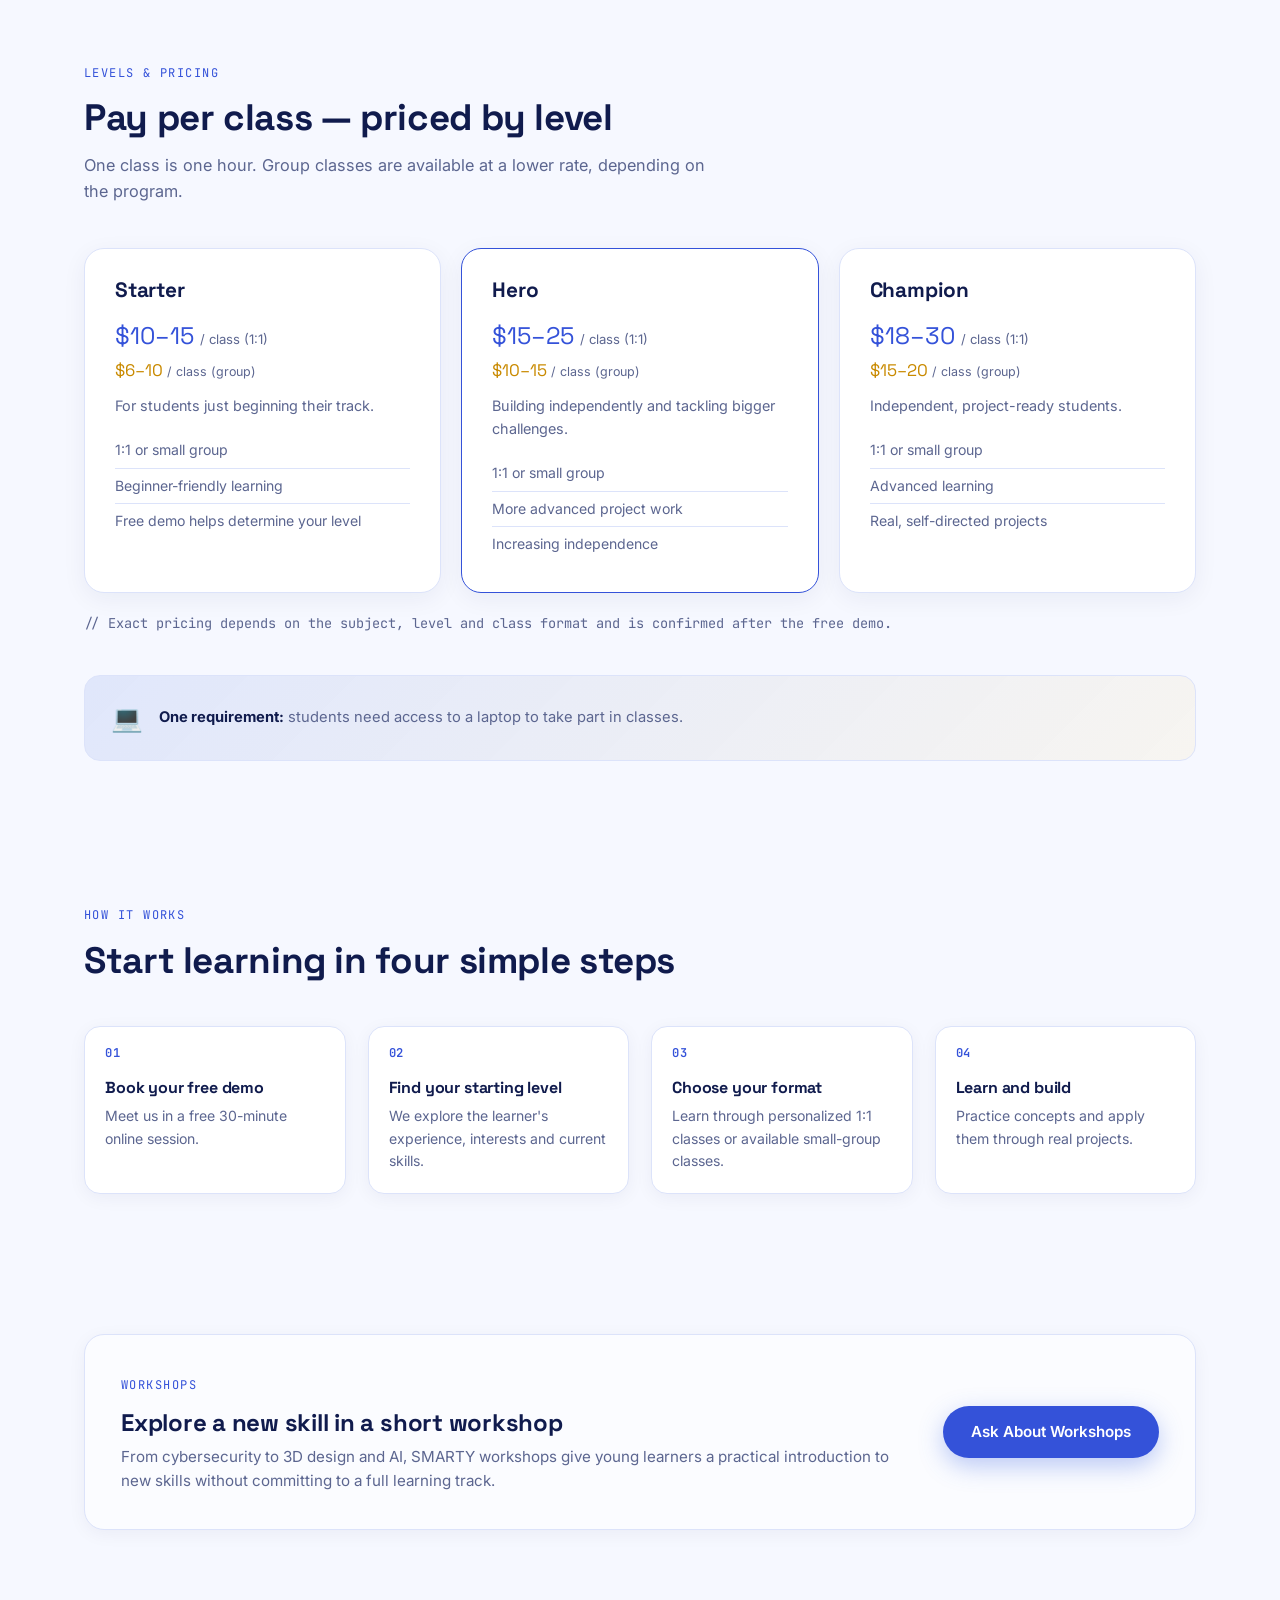
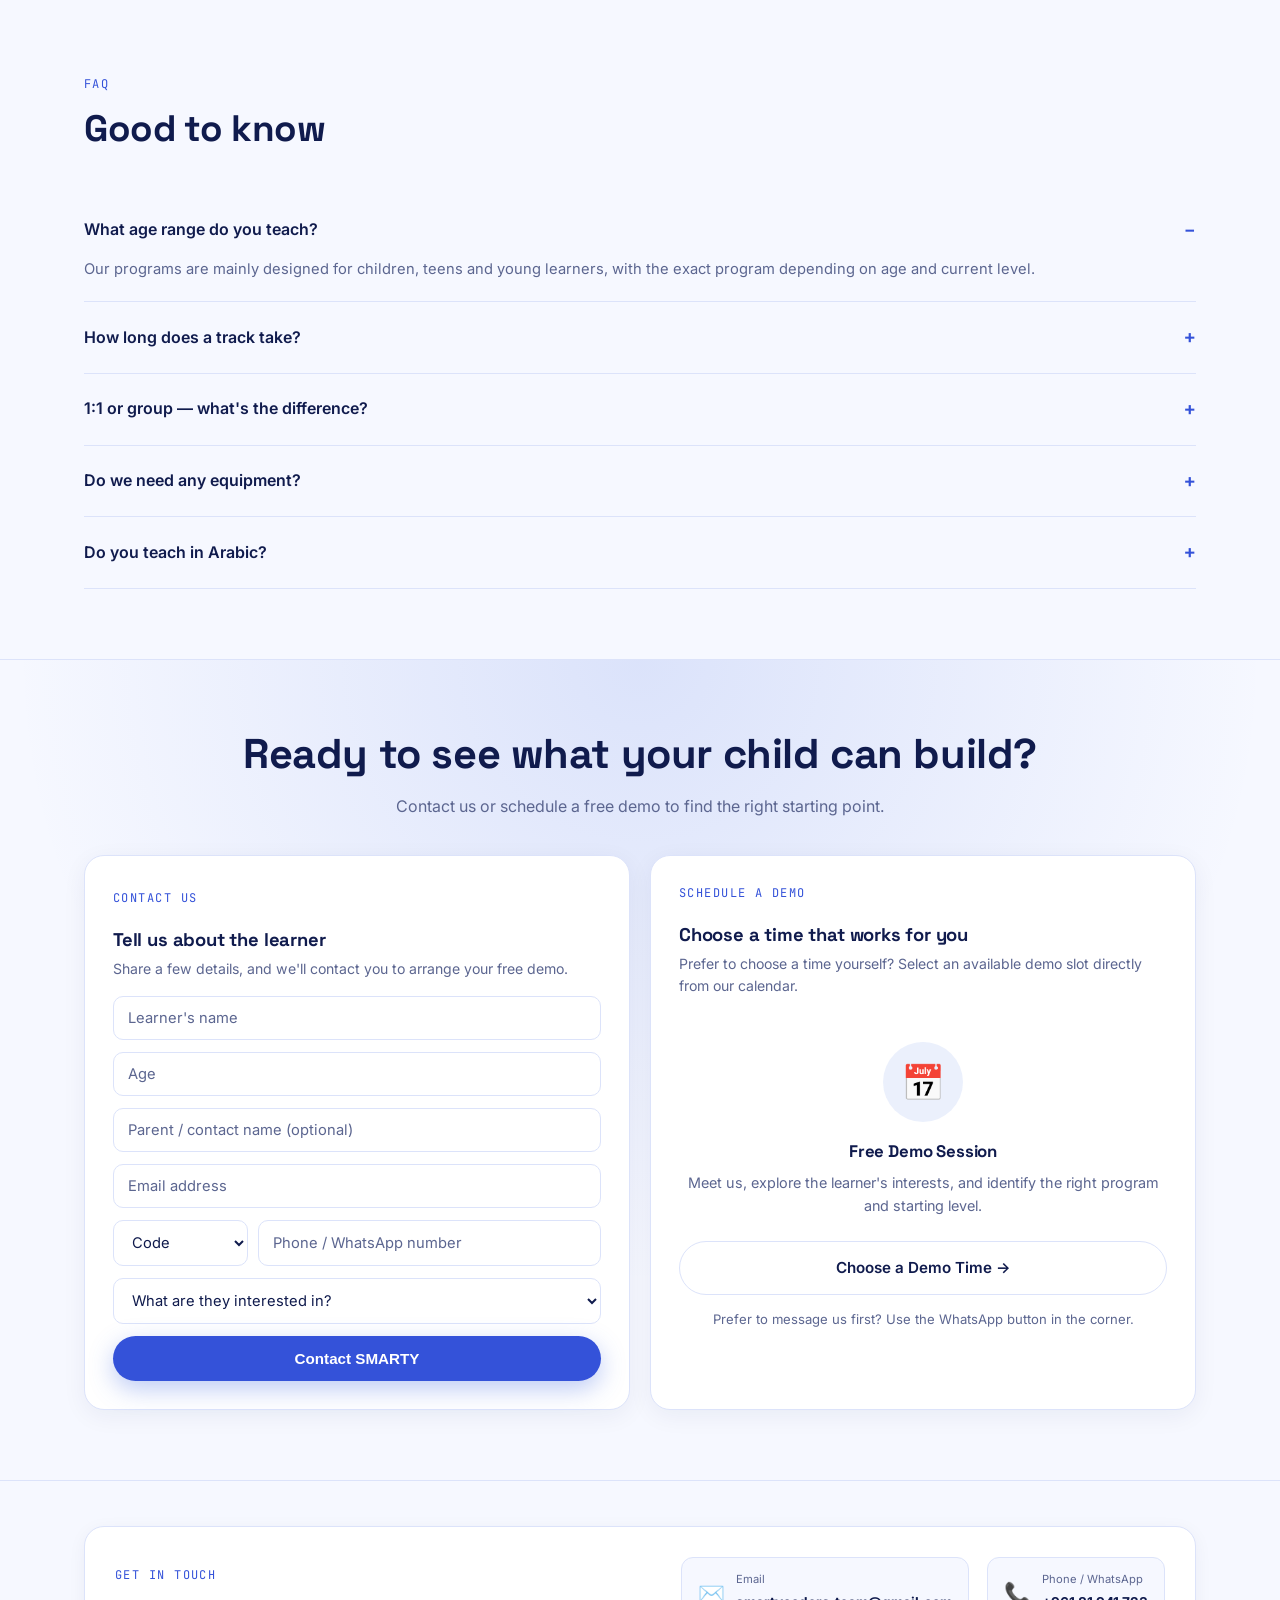
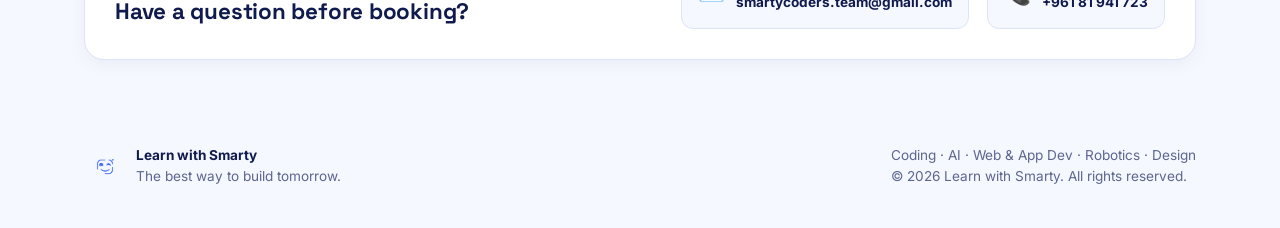
==== commit 0a74fa93: "Update index.html" ====
--- a/index.html
+++ b/index.html
@@ -2109,4 +2109,4 @@
 </body>
 
 </html>
-```
+
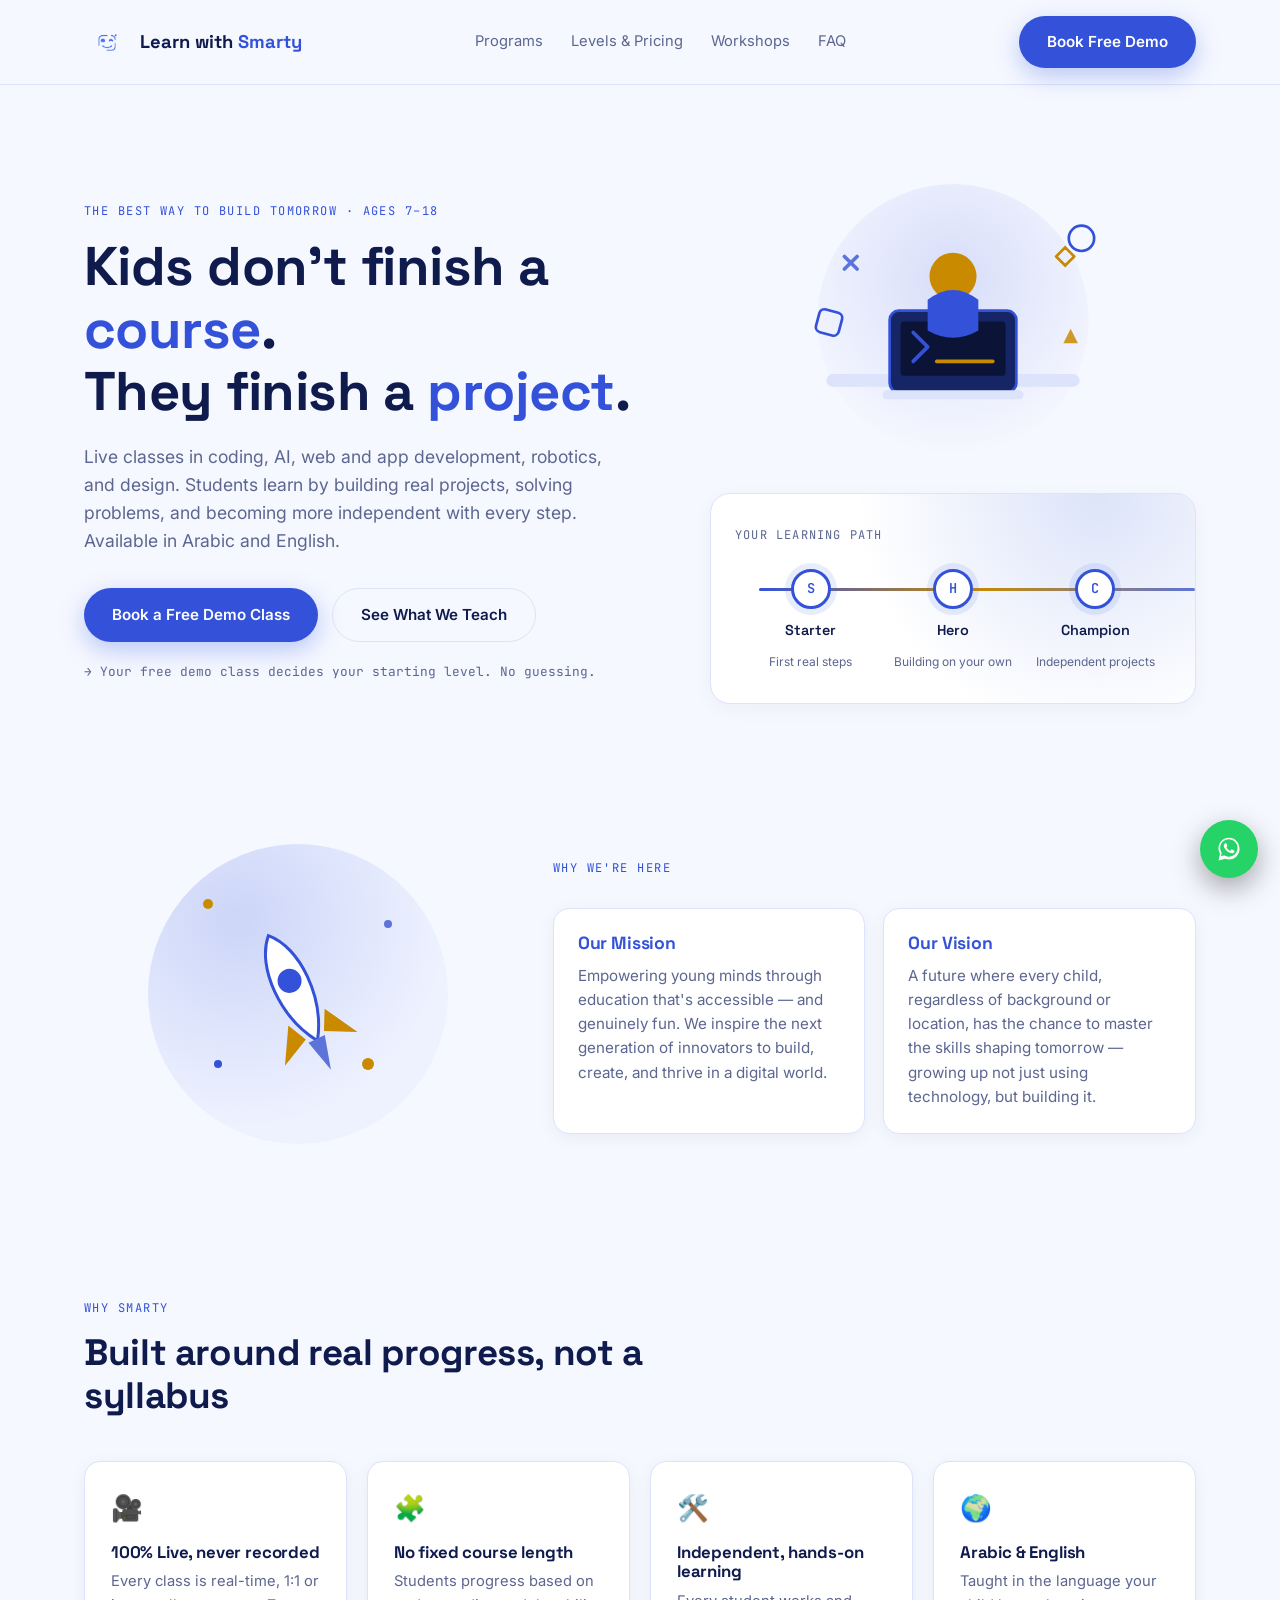
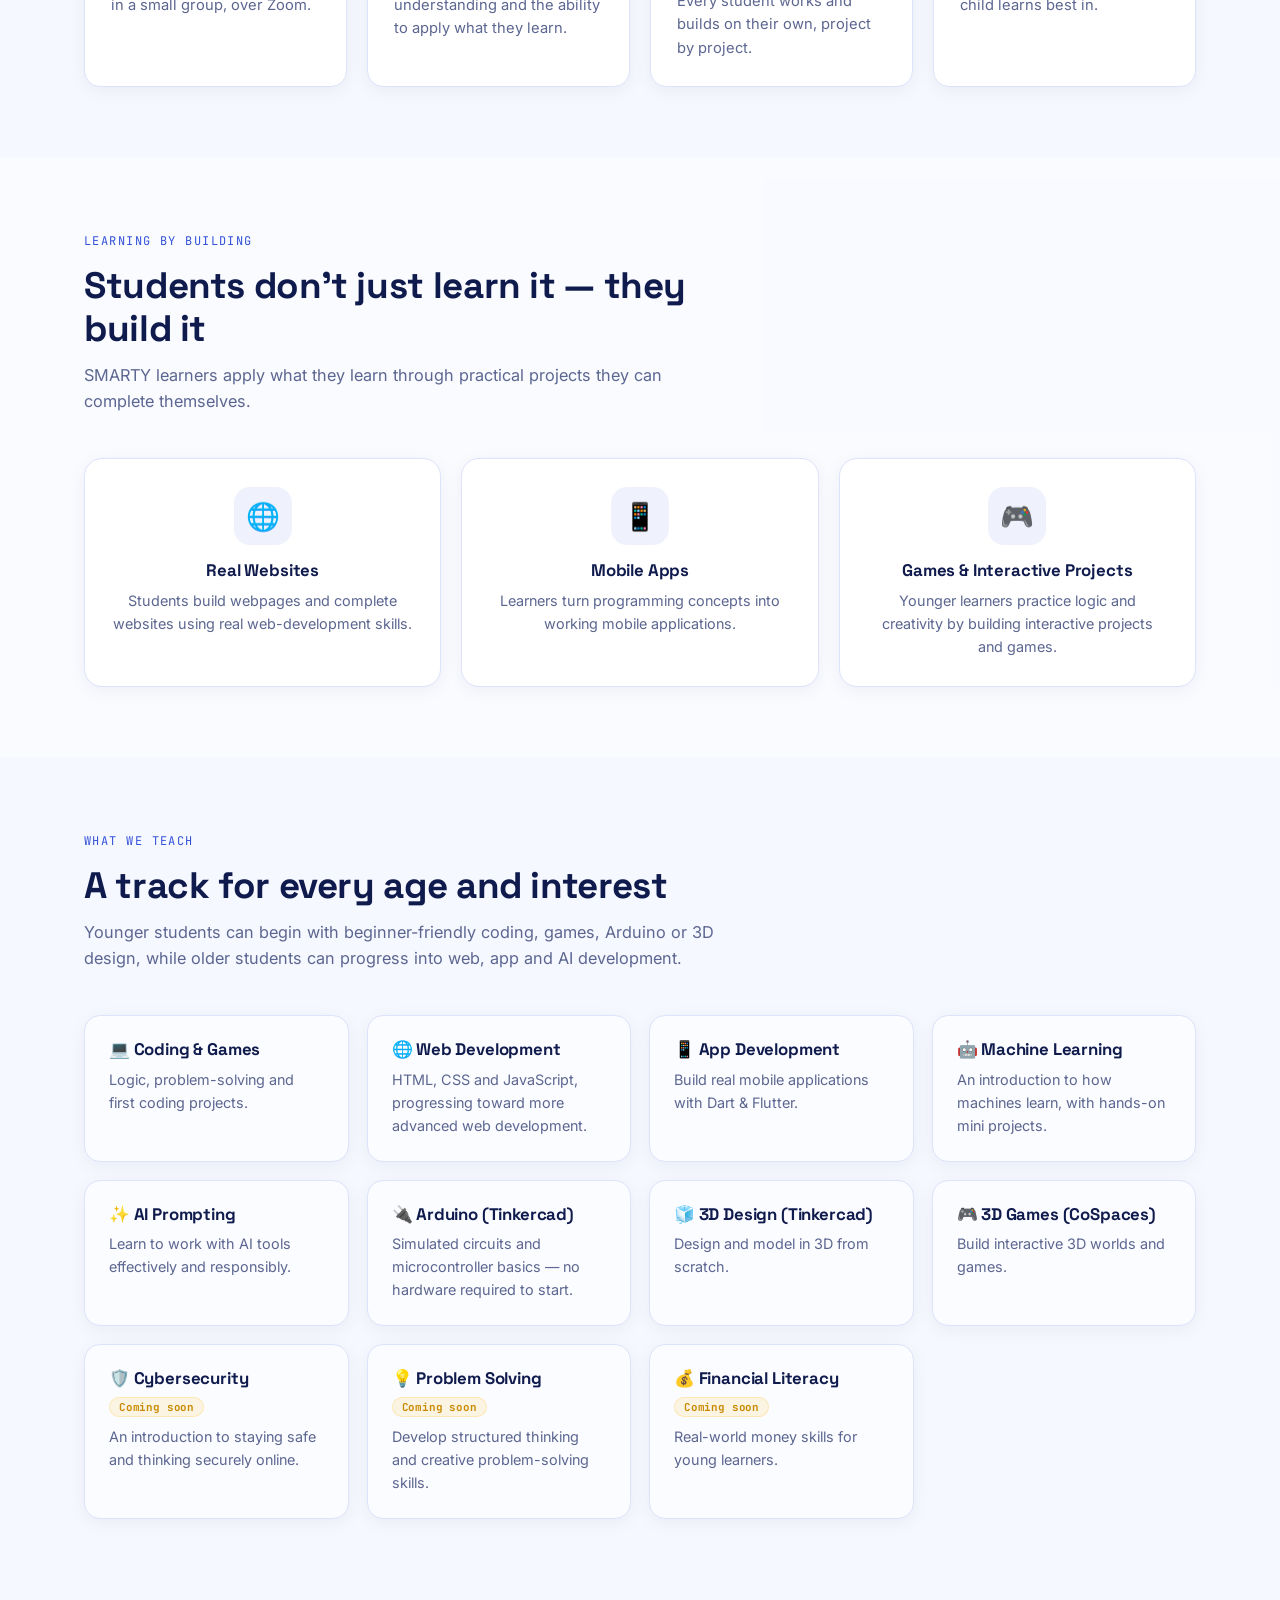
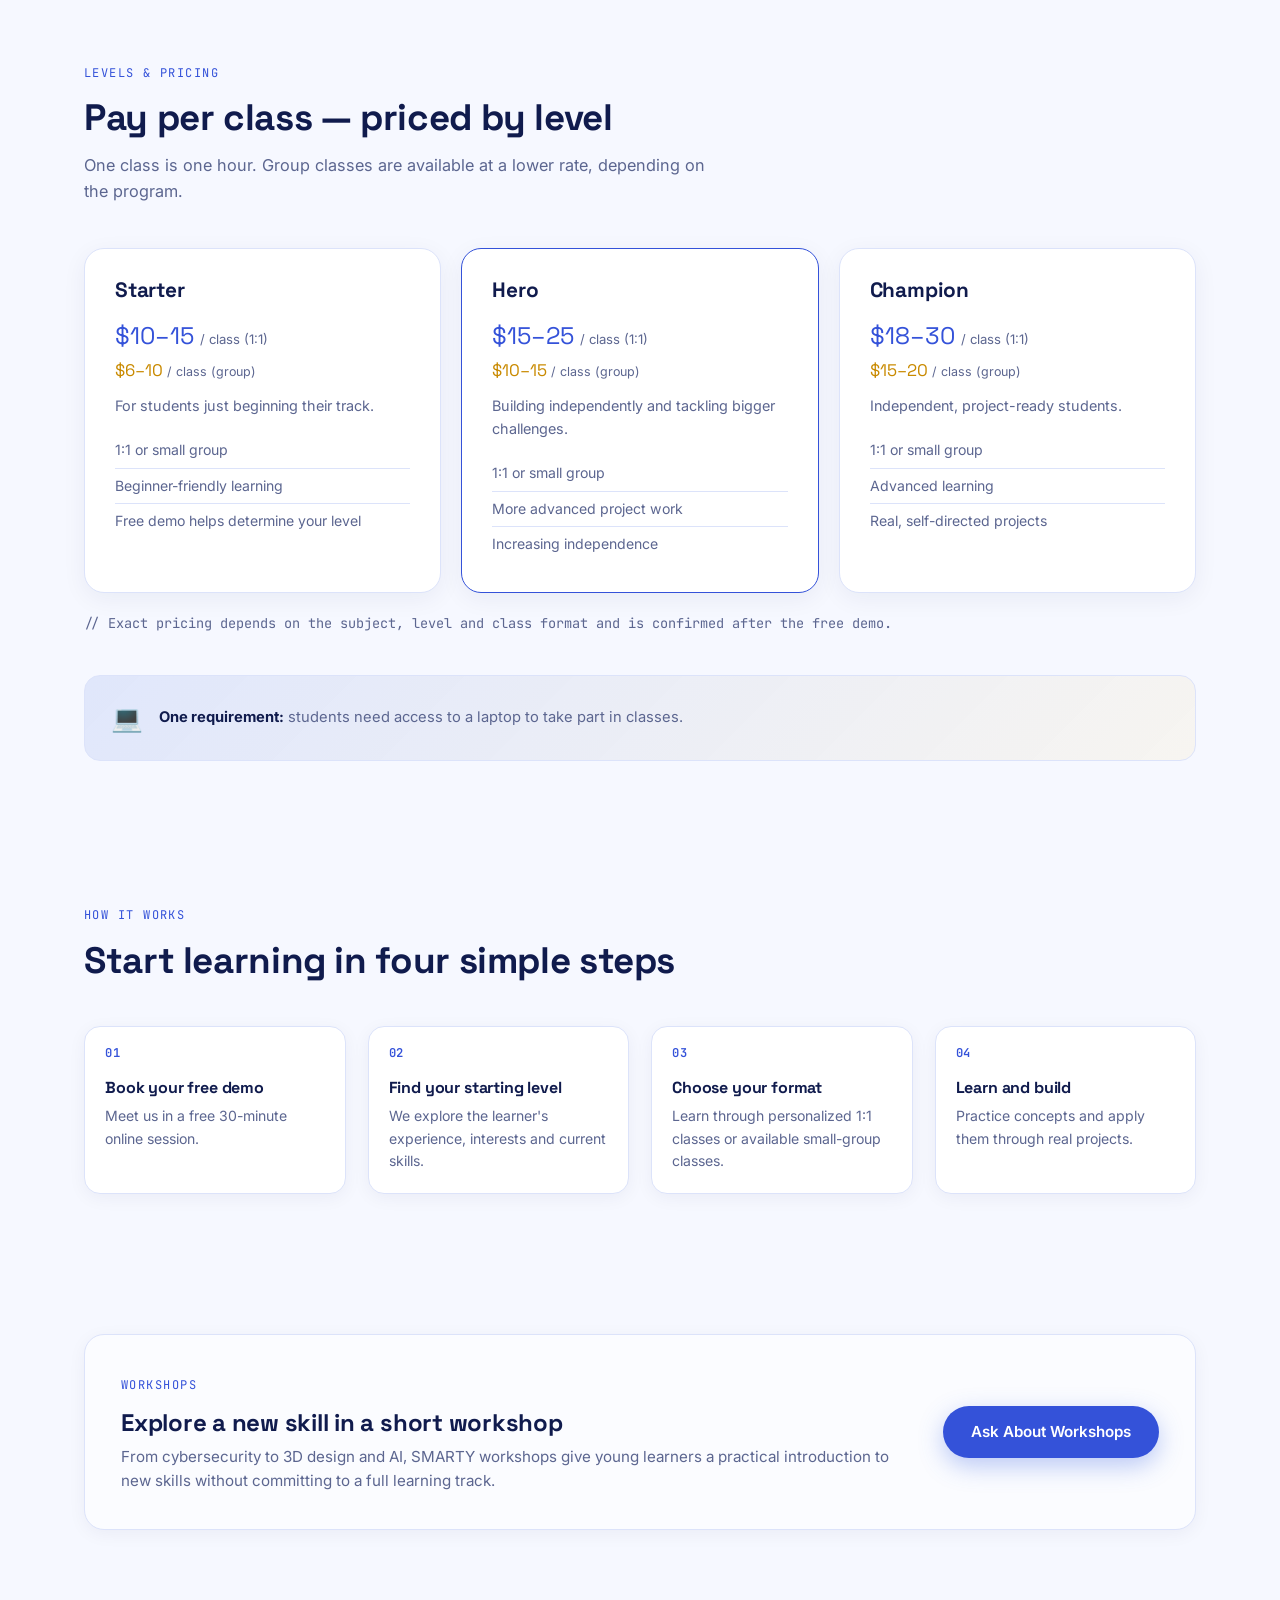
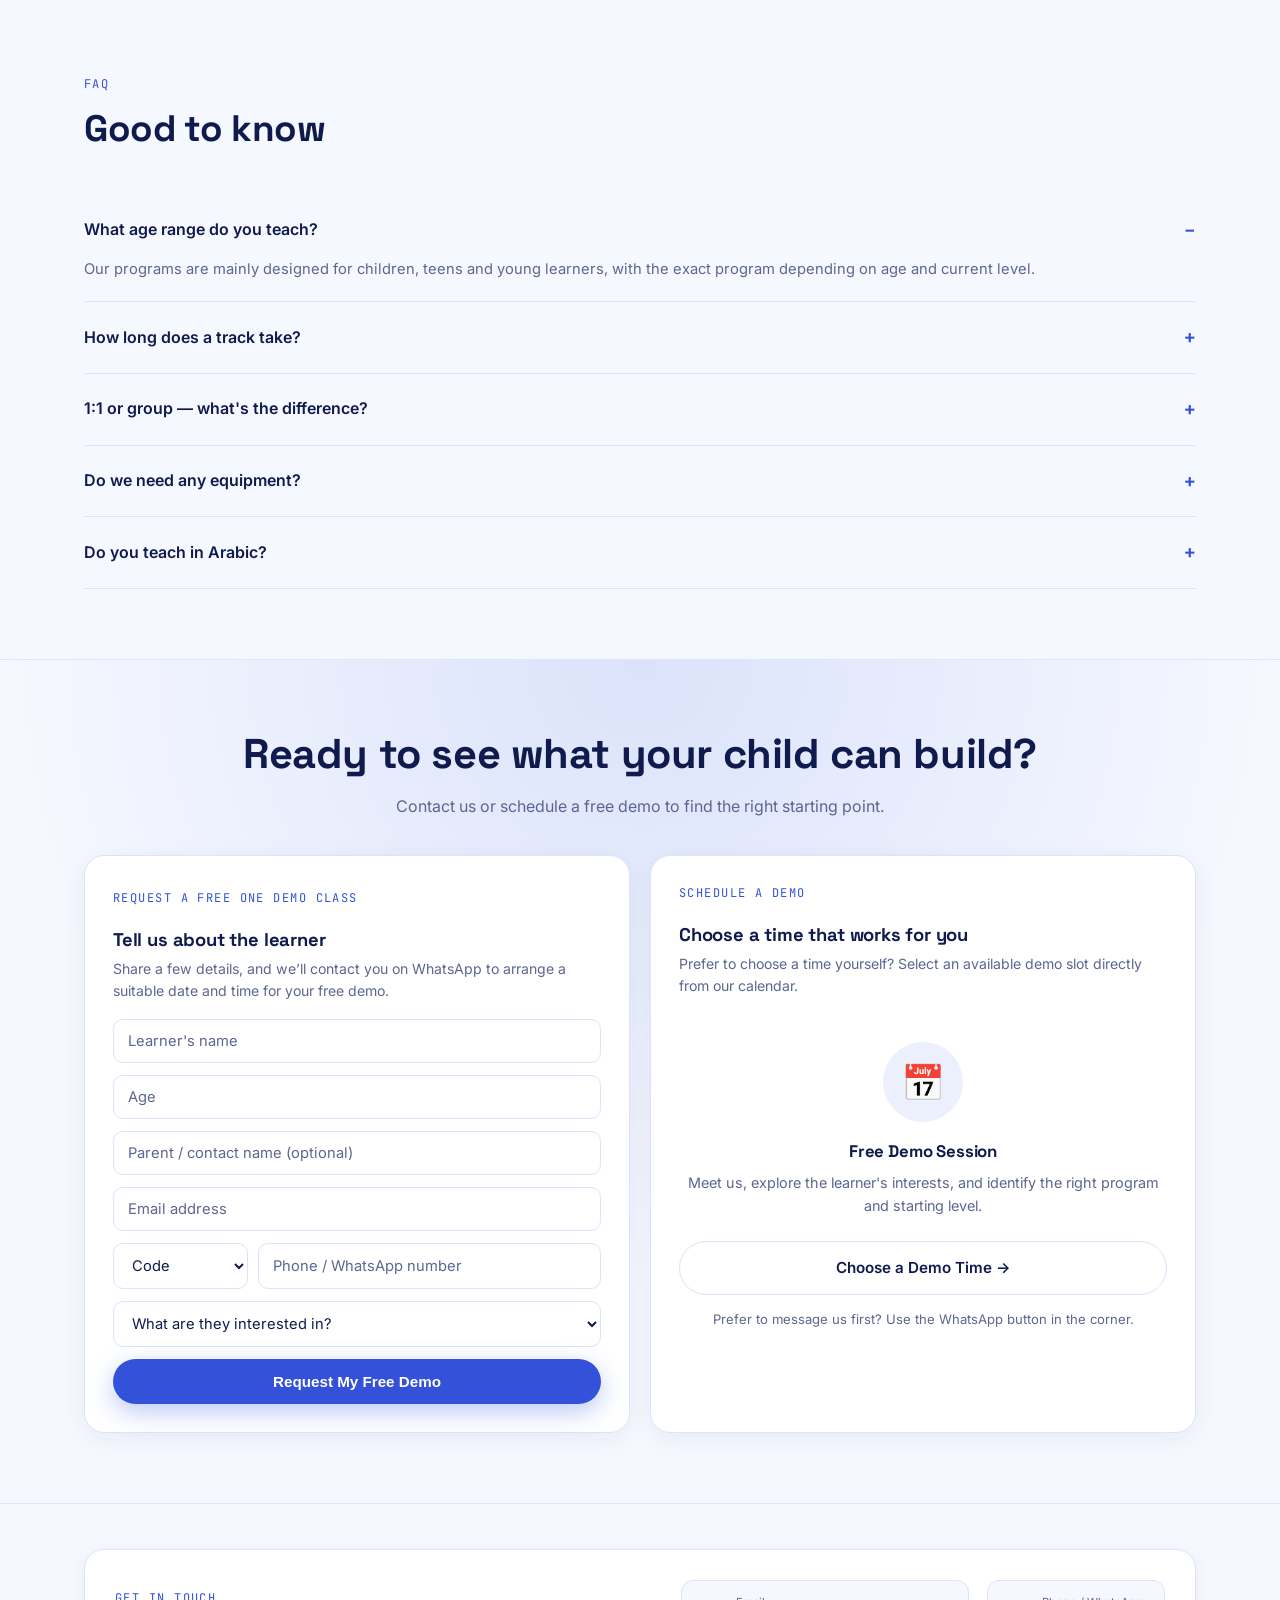
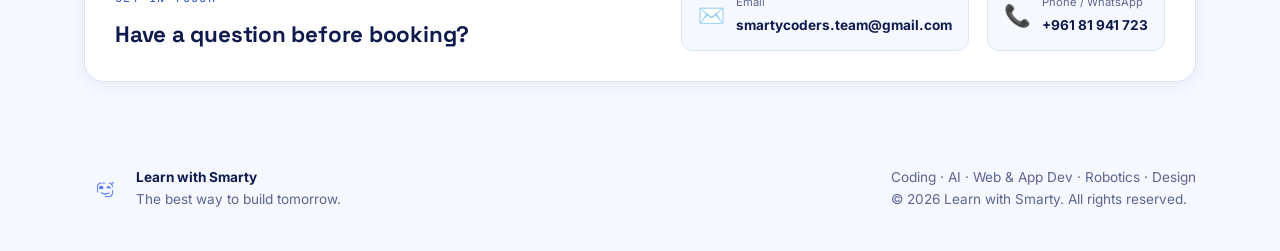
==== commit 71af4eff: "Update index.html" ====
--- a/index.html
+++ b/index.html
@@ -1716,7 +1716,7 @@
 
 
                 <div class="eyebrow">
-                    Contact Us
+                  Request a Free One Demo Class
                 </div>
 
 
@@ -1727,8 +1727,8 @@
 
                 <p class="book-sub">
 
-                    Share a few details, and we'll contact you
-                    to arrange your free demo.
+                    Share a few details, and we’ll contact you on WhatsApp to arrange 
+                    a suitable date and time for your free demo.
 
                 </p>
 
@@ -1816,7 +1816,7 @@
 
     <button type="submit"
             class="btn btn-primary form-button">
-        Contact SMARTY
+        Request My Free Demo
     </button>
 
 </form>
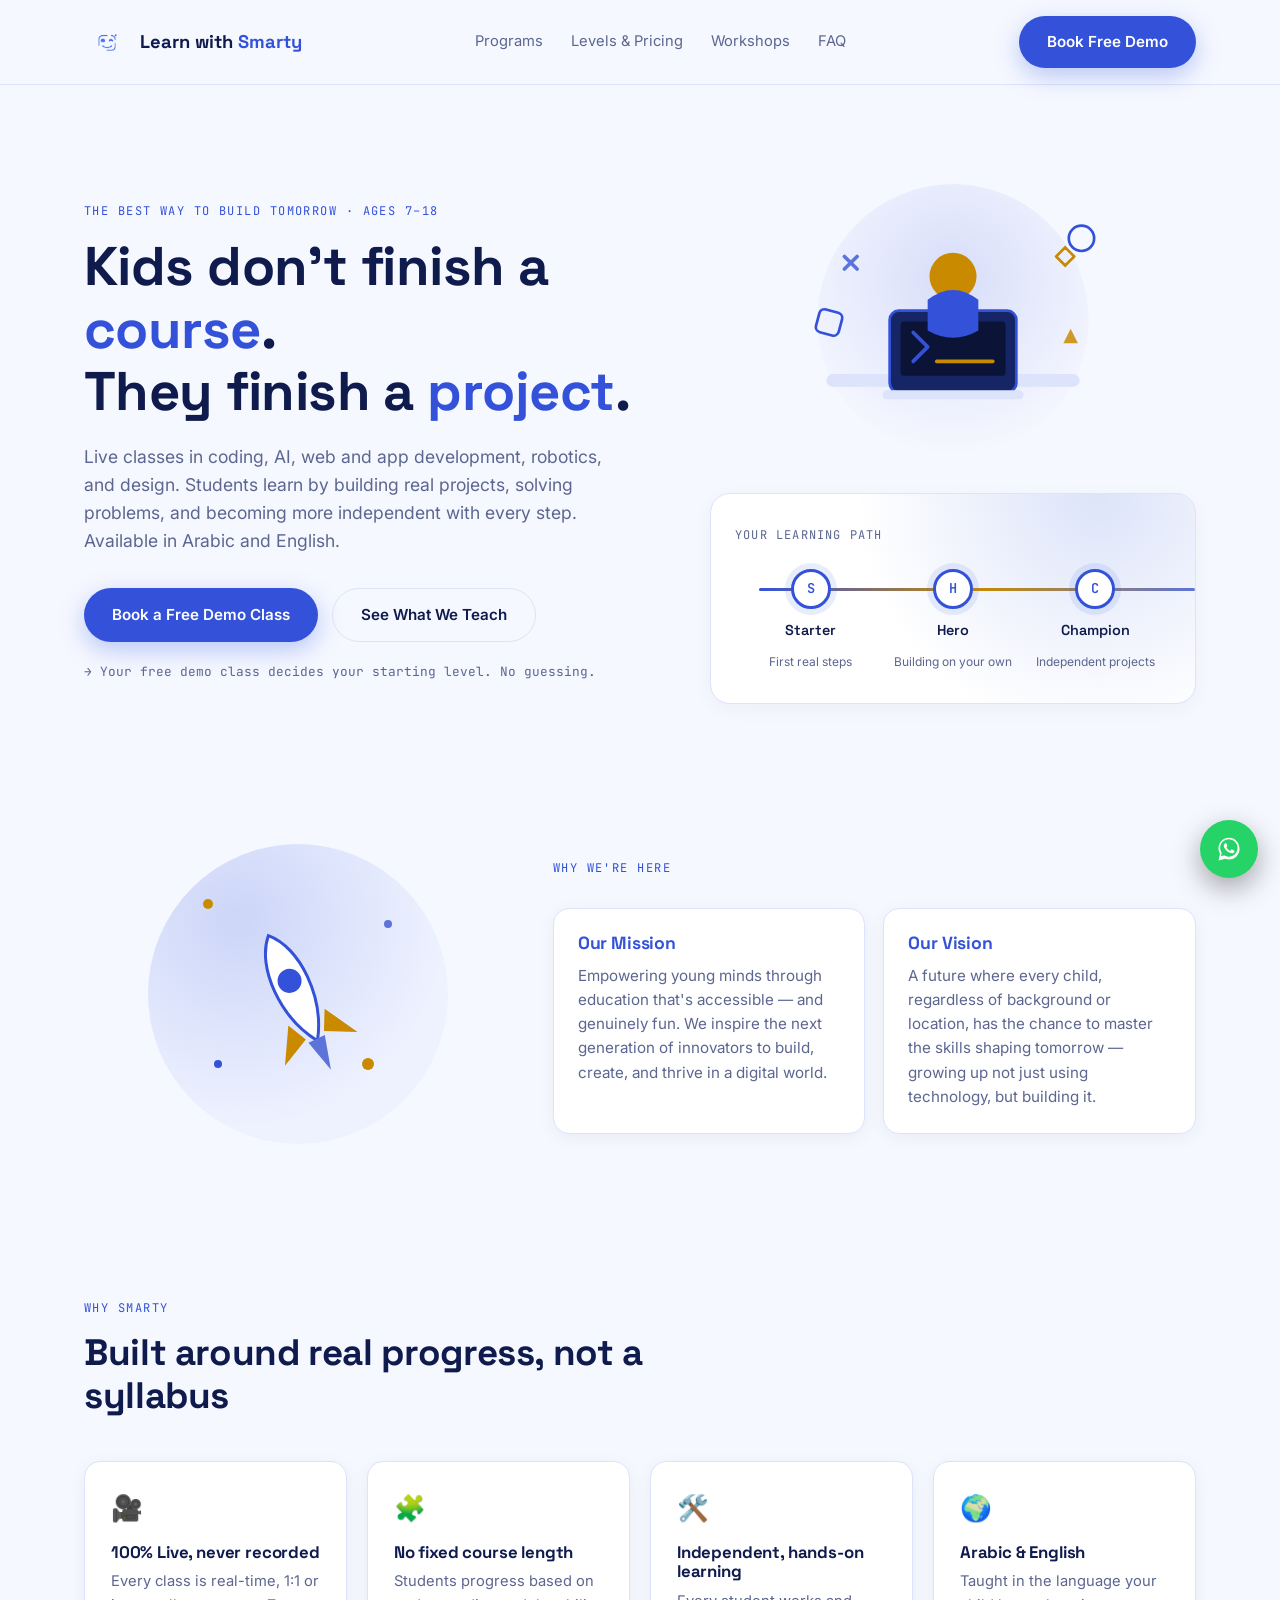
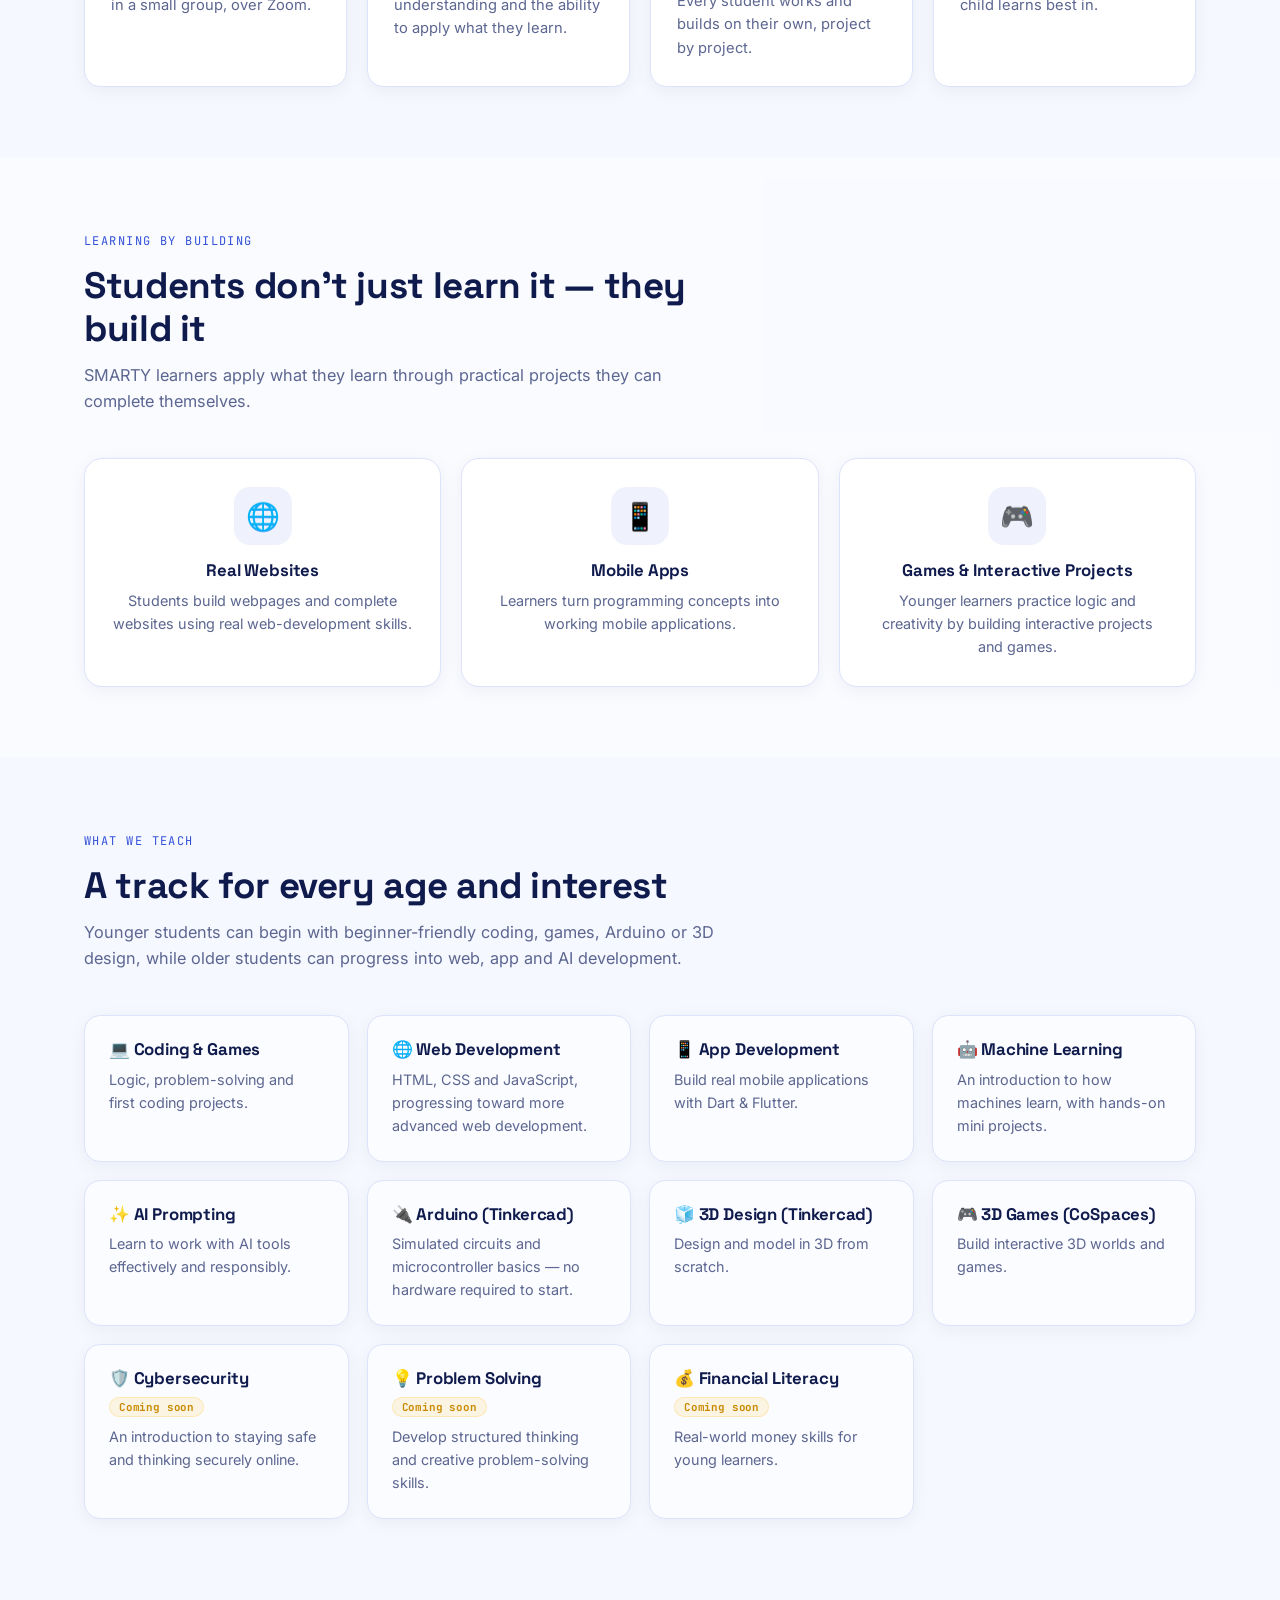
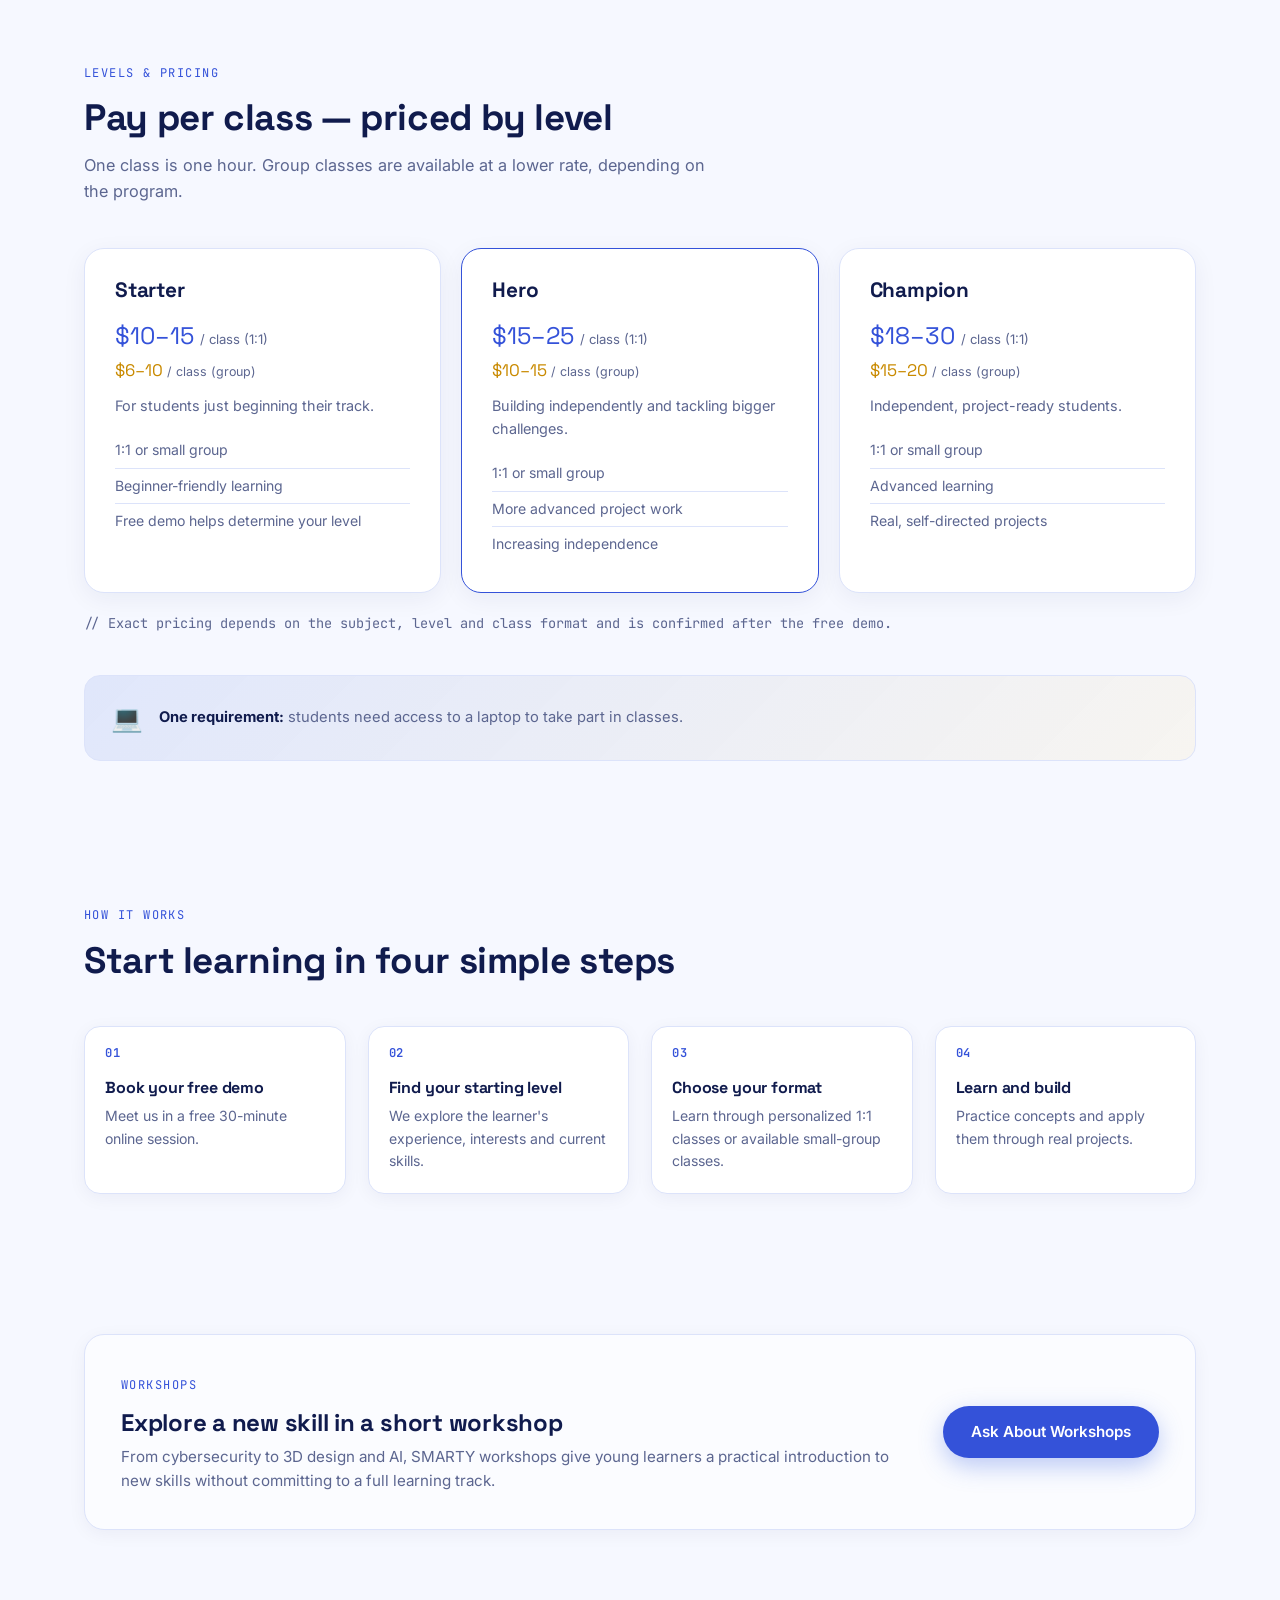
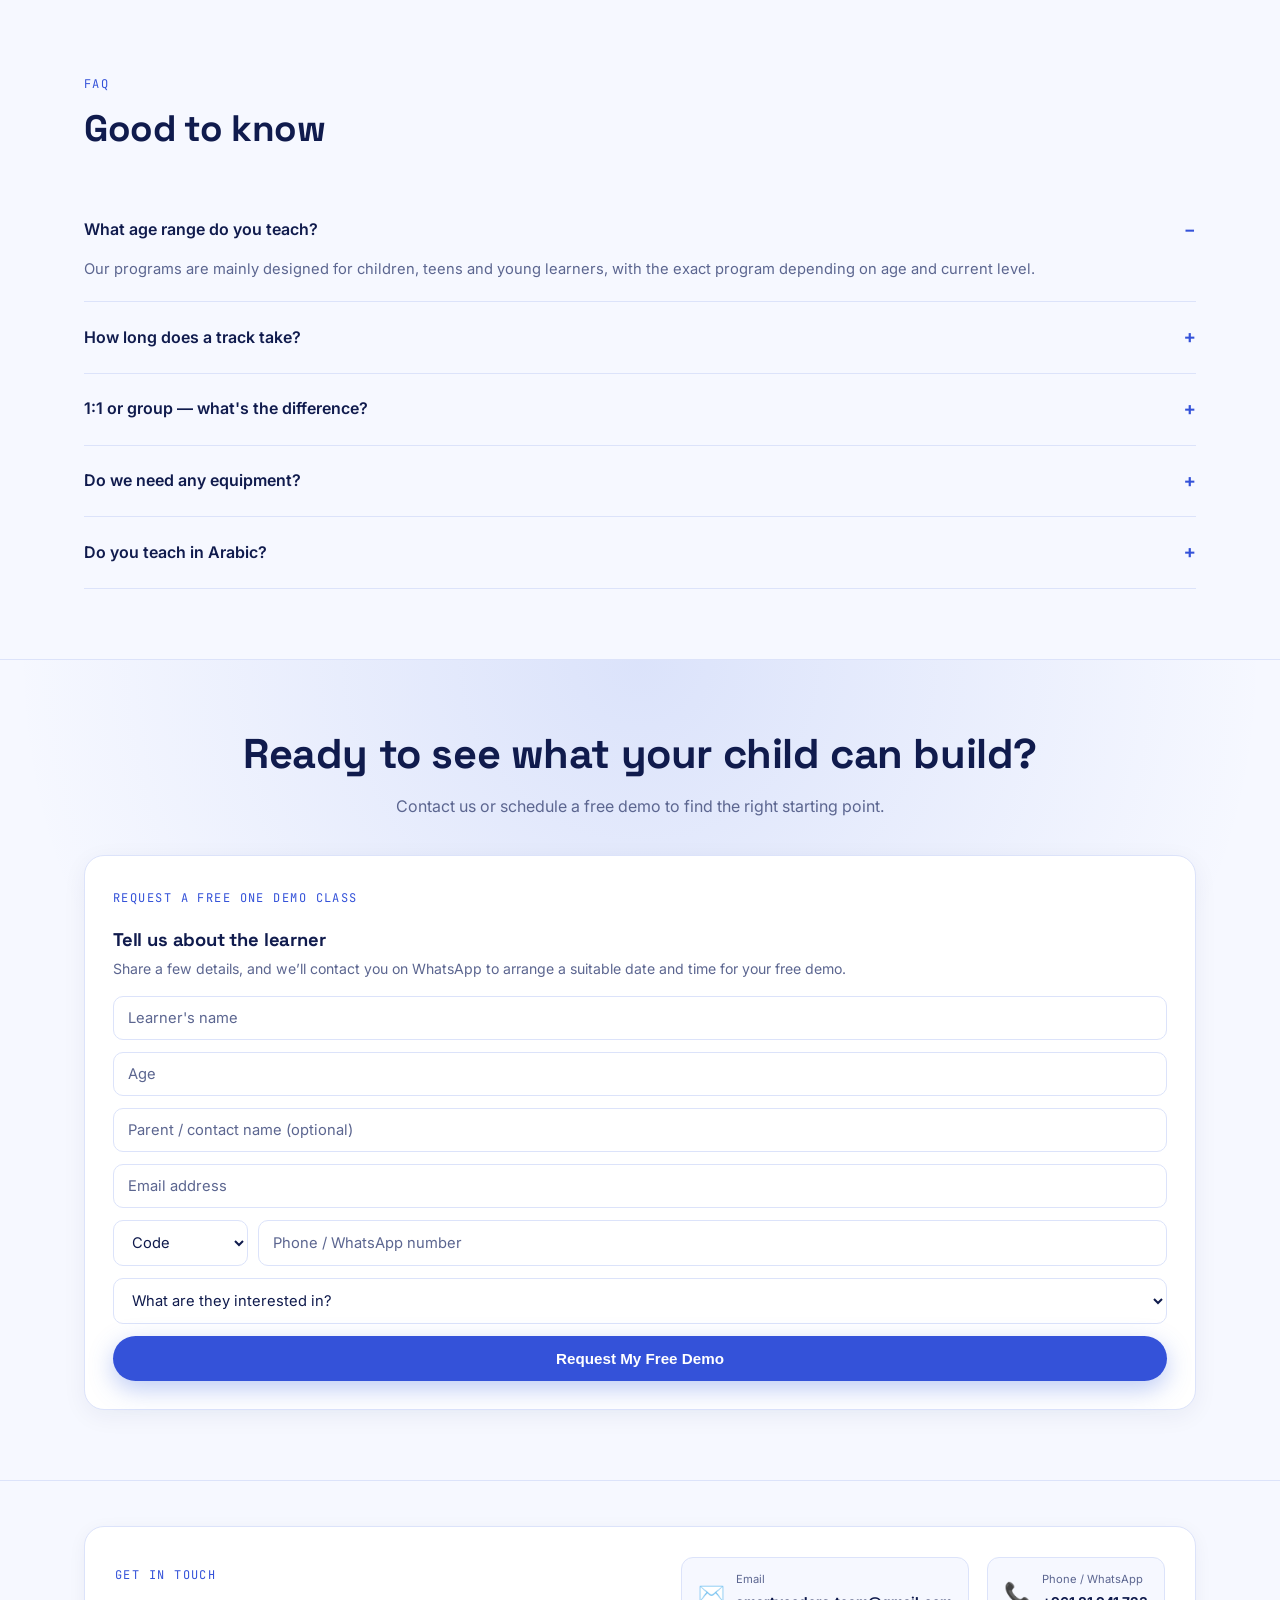
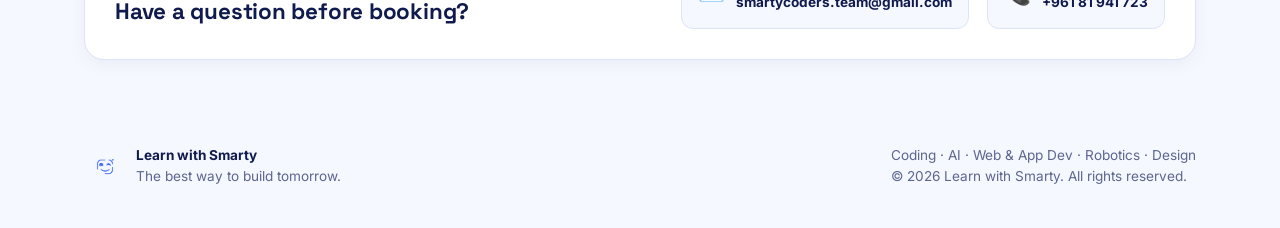
==== commit c407d5af: "Update index.html" ====
--- a/index.html
+++ b/index.html
@@ -1826,7 +1826,7 @@
 
 
             <!-- CALENDAR -->
-
+<!--
             <div class="book-card schedule-card">
 
 
@@ -1887,7 +1887,7 @@
             </div>
 
 
-        </div>
+        </div> -->
 
     </div>
 
